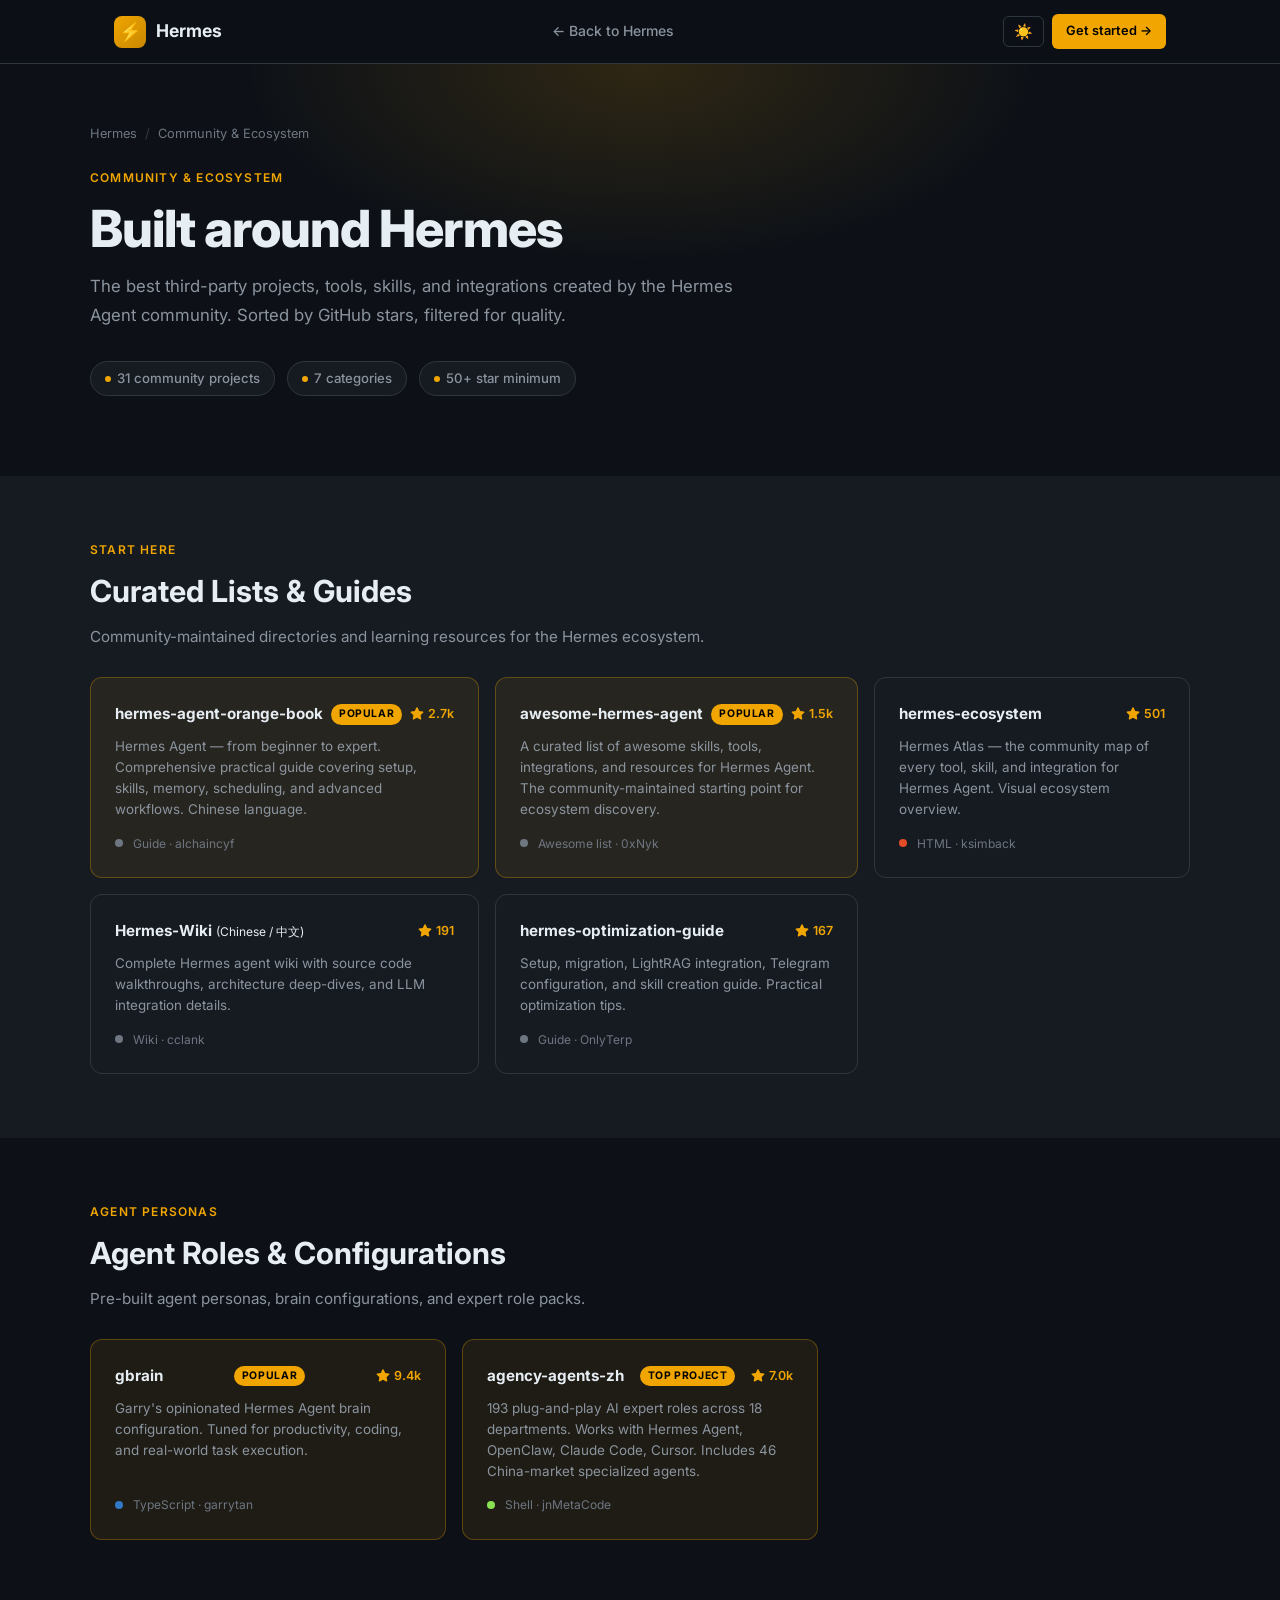
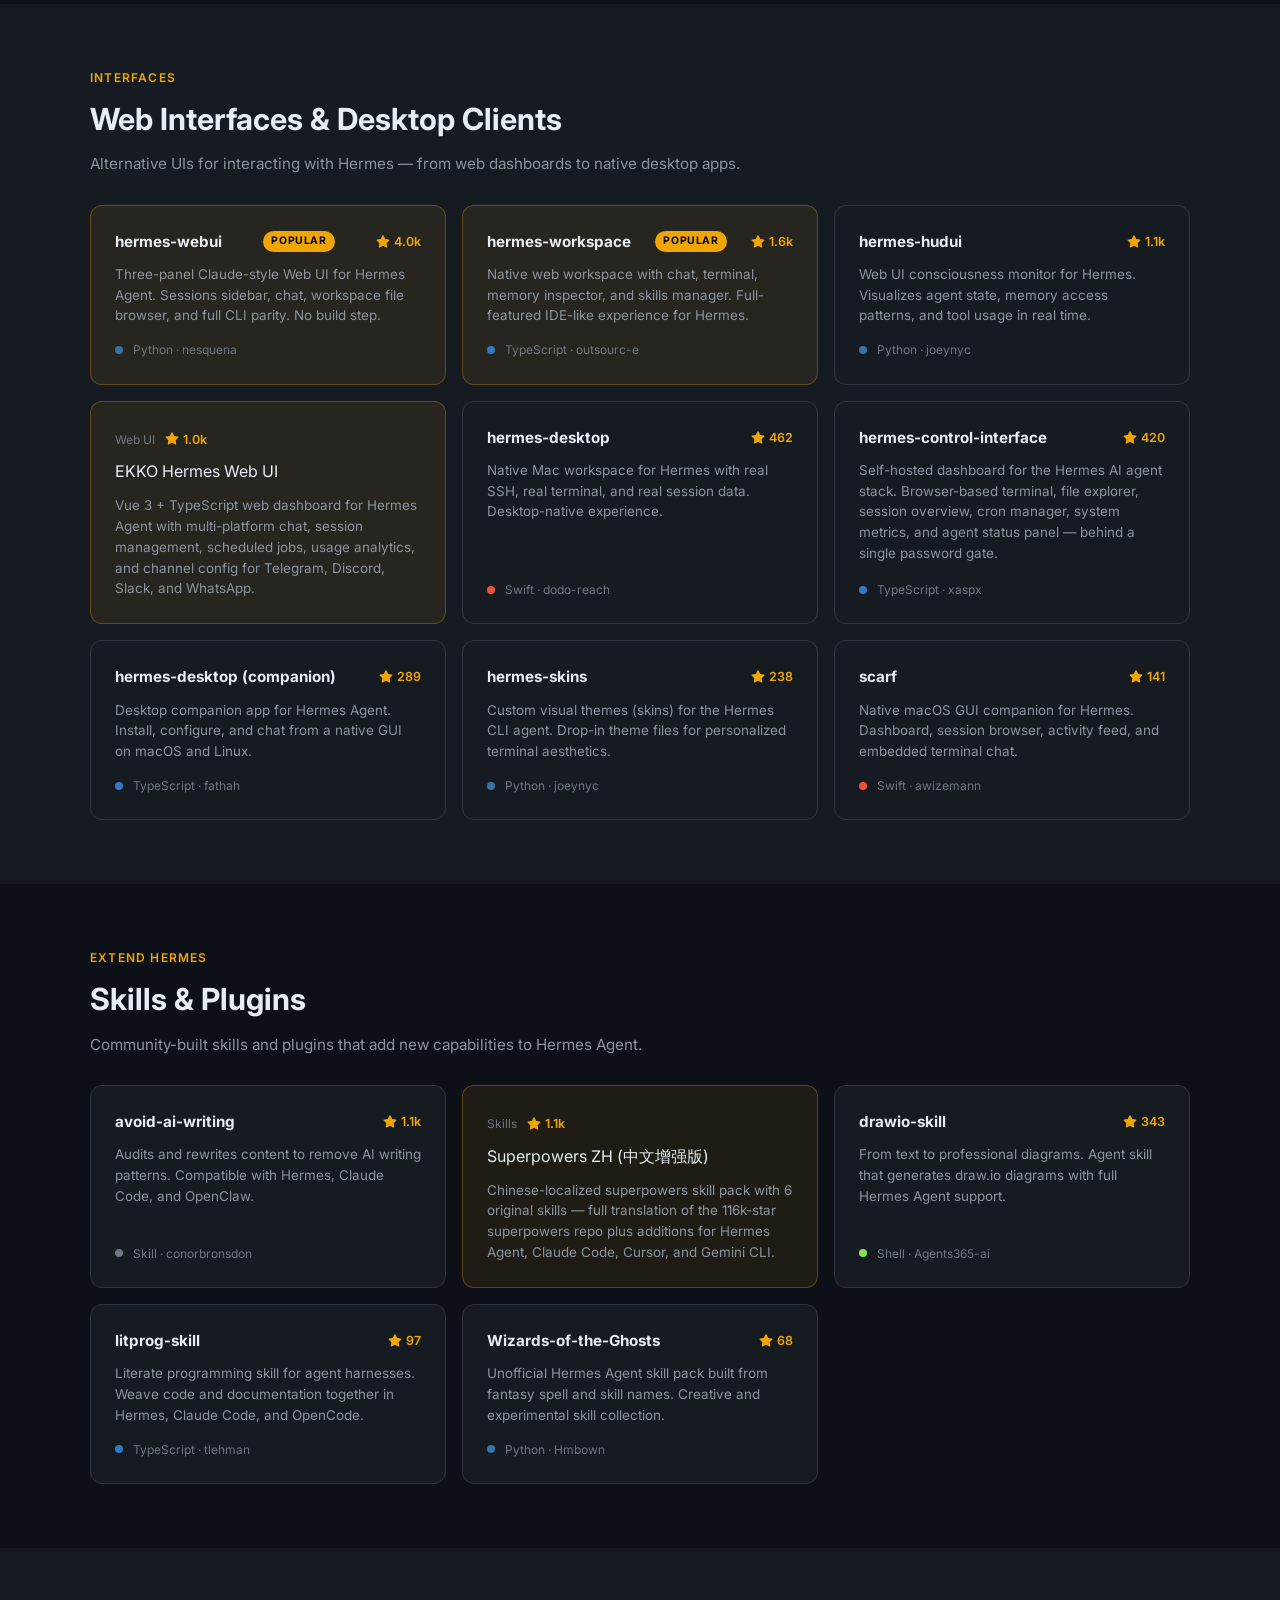
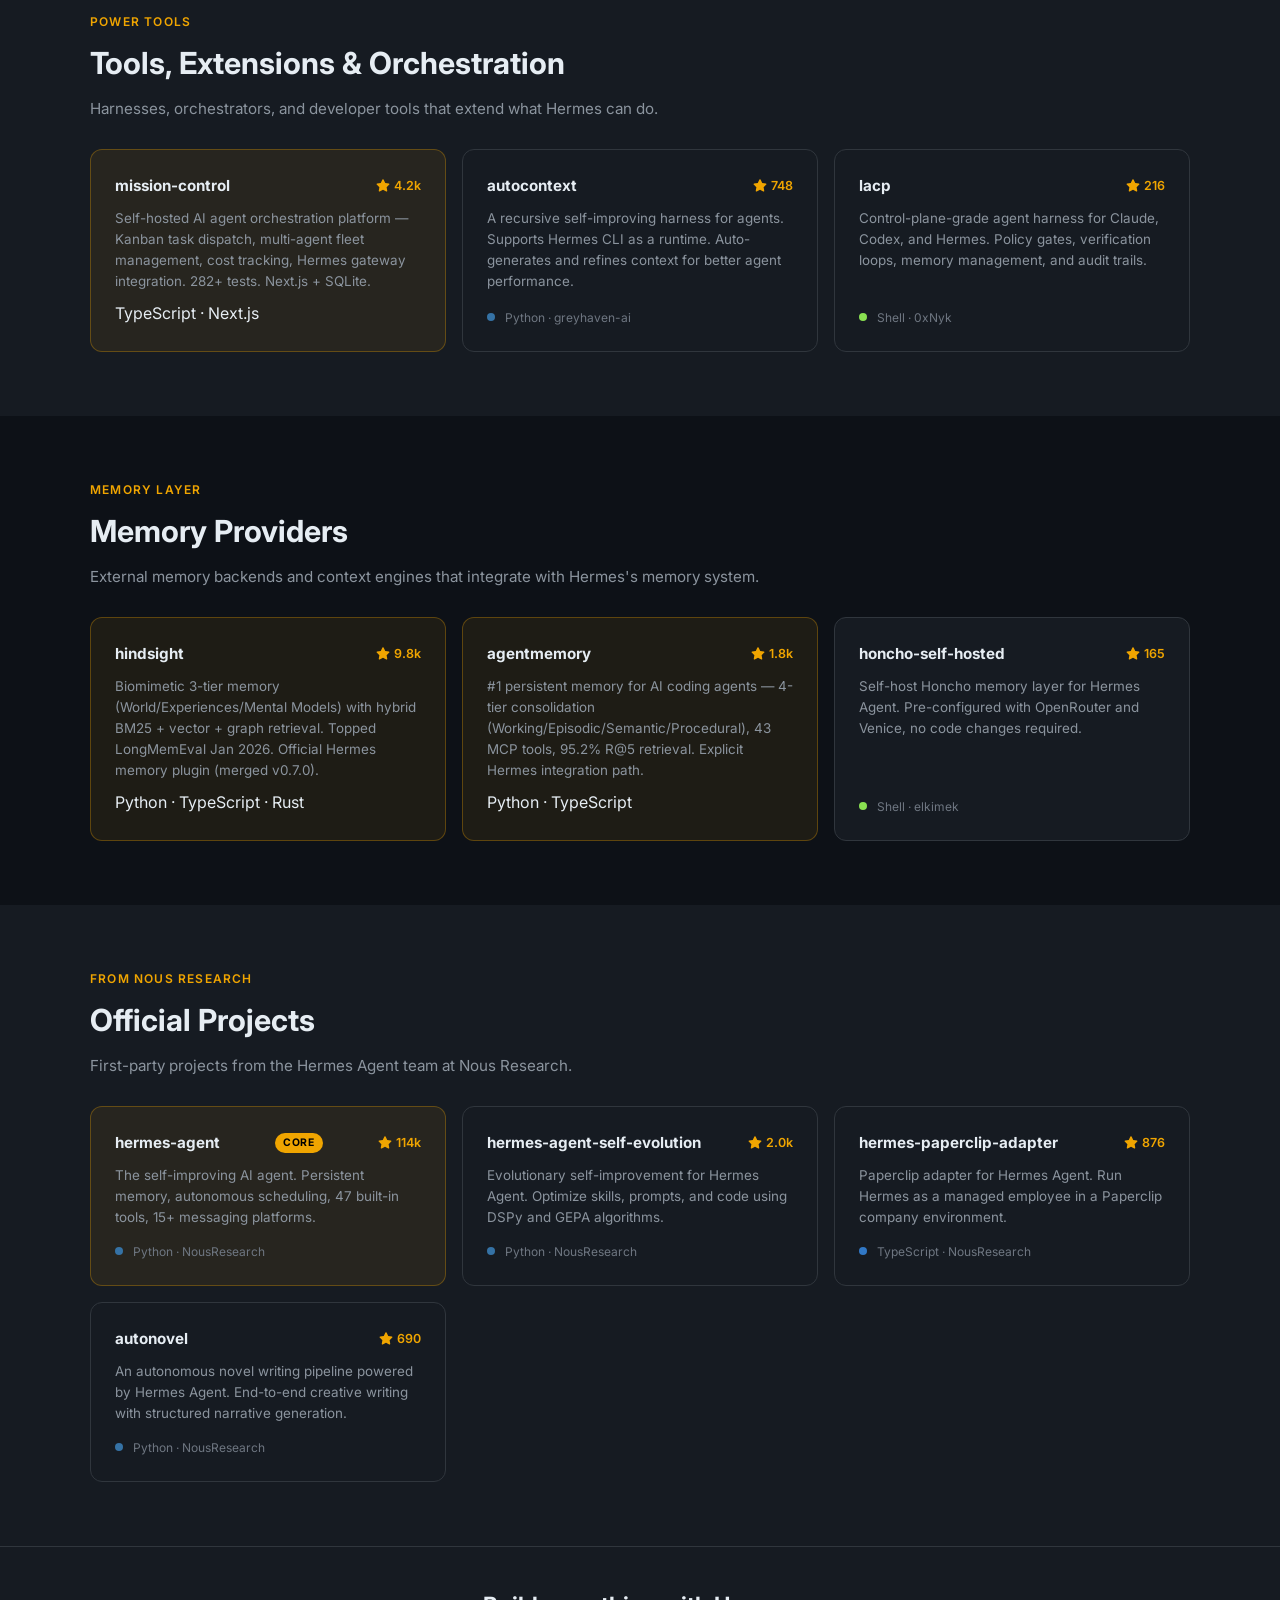
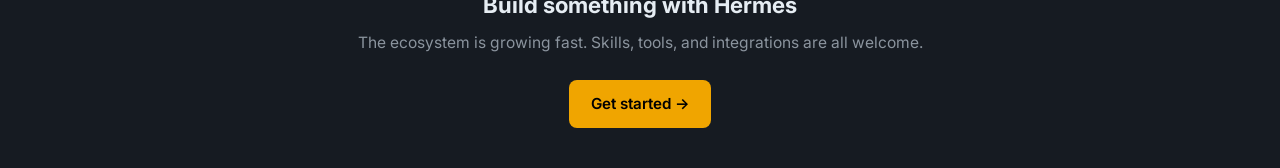
==== community/index.html @ c7149bc6 "site: nav dropdowns, GPT-5.5, DeepSeek V4, star updates — April 24 2026 Navigation: - Collapse 12 fl" ====
<!DOCTYPE html>
<html lang="en" data-theme="dark">
<head>
  <script>
    // Canonical URL: strip trailing index.html so links always show the clean path
    (function(){
      var p = window.location.pathname;
      if (p.endsWith('/index.html')) {
        var clean = p.slice(0, p.length - 'index.html'.length);
        window.history.replaceState(null, '', clean + window.location.search + window.location.hash);
      }
    })();
  </script>
  <meta charset="UTF-8" />
  <meta name="viewport" content="width=device-width, initial-scale=1.0" />
  <title>Hermes Ecosystem — Community Projects &amp; Tools</title>
  <meta name="description" content="The best third-party projects, tools, skills, and integrations built around Hermes Agent by the open-source community." />
  <meta property="og:title" content="Hermes Ecosystem — Community Projects & Tools" />
  <meta property="og:description" content="The best third-party projects, tools, skills, and integrations built around Hermes Agent." />
  <meta property="og:type" content="website" />
  <link rel="icon" href="data:image/svg+xml,<svg xmlns='http://www.w3.org/2000/svg' viewBox='0 0 100 100'><text y='.9em' font-size='90'>⚡</text></svg>" />
  <link rel="preconnect" href="https://fonts.googleapis.com" />
  <link rel="preconnect" href="https://fonts.gstatic.com" crossorigin />
  <link href="https://fonts.googleapis.com/css2?family=Inter:wght@300;400;500;600;700;800&family=JetBrains+Mono:wght@400;500&display=swap" rel="stylesheet" />
  <style>
    :root {
      --bg-primary: #0d1117;
      --bg-secondary: #161b22;
      --bg-tertiary: #21262d;
      --bg-card: #161b22;
      --bg-card-hover: #1c2128;
      --border: #30363d;
      --border-hover: #484f58;
      --text-primary: #e6edf3;
      --text-secondary: #8b949e;
      --text-muted: #6e7681;
      --accent: #f0a500;
      --accent-dim: #c88800;
      --accent-glow: rgba(240,165,0,0.15);
      --accent-subtle: rgba(240,165,0,0.08);
      --green: #3fb950;
      --red: #f85149;
      --blue: #58a6ff;
      --purple: #bc8cff;
      --nav-height: 64px;
      --radius: 8px;
      --radius-lg: 12px;
      --shadow: 0 1px 3px rgba(0,0,0,0.4),0 4px 16px rgba(0,0,0,0.3);
    }
    [data-theme="light"] {
      --bg-primary: #ffffff;
      --bg-secondary: #f6f8fa;
      --bg-tertiary: #eaeef2;
      --bg-card: #ffffff;
      --bg-card-hover: #f6f8fa;
      --border: #d0d7de;
      --border-hover: #9198a1;
      --text-primary: #1f2328;
      --text-secondary: #656d76;
      --text-muted: #9198a1;
      --accent: #c07800;
      --accent-dim: #a06000;
      --accent-glow: rgba(192,120,0,0.12);
      --accent-subtle: rgba(192,120,0,0.06);
      --green: #1a7f37;
      --red: #cf222e;
      --blue: #0969da;
      --purple: #7c3aed;
      --shadow: 0 1px 3px rgba(0,0,0,0.1),0 4px 16px rgba(0,0,0,0.06);
    }
    *,*::before,*::after{box-sizing:border-box;margin:0;padding:0}
    html{scroll-behavior:smooth;font-size:16px;overflow-x:hidden}
    body{font-family:'Inter',-apple-system,BlinkMacSystemFont,'Segoe UI',sans-serif;background:var(--bg-primary);color:var(--text-primary);line-height:1.6;transition:background 0.2s,color 0.2s;-webkit-font-smoothing:antialiased}
    a{color:var(--accent);text-decoration:none;transition:color 0.15s}
    a:hover{color:var(--accent-dim)}
    ::-webkit-scrollbar{width:6px;height:6px}
    ::-webkit-scrollbar-track{background:var(--bg-secondary)}
    ::-webkit-scrollbar-thumb{background:var(--border);border-radius:3px}

    /* Nav */
    #nav{position:fixed;top:0;left:0;right:0;height:var(--nav-height);background:rgba(13,17,23,0.92);backdrop-filter:blur(12px);-webkit-backdrop-filter:blur(12px);border-bottom:1px solid var(--border);z-index:1000}
    [data-theme="light"] #nav{background:rgba(255,255,255,0.92)}
    .nav-inner{max-width:1100px;margin:0 auto;padding:0 24px;height:100%;display:flex;align-items:center;justify-content:space-between;gap:16px}
    .nav-logo{display:flex;align-items:center;gap:10px;font-weight:700;font-size:1.1rem;color:var(--text-primary);text-decoration:none;flex-shrink:0}
    .nav-logo-icon{width:32px;height:32px;background:linear-gradient(135deg,var(--accent),var(--accent-dim));border-radius:8px;display:flex;align-items:center;justify-content:center;font-size:18px;line-height:1}
    .nav-back{display:flex;align-items:center;gap:6px;color:var(--text-secondary);font-size:0.875rem;font-weight:500;padding:6px 12px;border-radius:6px;transition:color 0.15s,background 0.15s;text-decoration:none}
    .nav-back:hover{color:var(--text-primary);background:var(--bg-tertiary)}
    .btn-theme{background:none;border:1px solid var(--border);color:var(--text-secondary);cursor:pointer;padding:7px 10px;border-radius:6px;font-size:15px;line-height:1;transition:border-color 0.15s,color 0.15s,background 0.15s}
    .btn-theme:hover{border-color:var(--border-hover);color:var(--text-primary);background:var(--bg-tertiary)}
    .hamburger{display:none;flex-direction:column;gap:5px;cursor:pointer;padding:6px;border:1px solid var(--border);border-radius:6px;background:none;transition:border-color 0.15s;flex-shrink:0}
    .hamburger:hover{border-color:var(--border-hover)}
    .hamburger span{display:block;width:20px;height:2px;background:var(--text-secondary);border-radius:2px;transition:transform 0.2s,opacity 0.2s}
    .hamburger.open span:nth-child(1){transform:translateY(7px) rotate(45deg)}
    .hamburger.open span:nth-child(2){opacity:0}
    .hamburger.open span:nth-child(3){transform:translateY(-7px) rotate(-45deg)}
    #community-mobile-menu{display:none;position:fixed;top:var(--nav-height);left:0;right:0;background:var(--bg-secondary);border-bottom:1px solid var(--border);padding:16px 24px;z-index:999;flex-direction:column;gap:4px}
    #community-mobile-menu.open{display:flex}
    #community-mobile-menu a{color:var(--text-secondary);font-size:0.95rem;font-weight:500;padding:10px 12px;border-radius:6px;transition:color 0.15s,background 0.15s;text-decoration:none}
    #community-mobile-menu a:hover{color:var(--text-primary);background:var(--bg-tertiary)}
    .btn-cta{background:var(--accent);color:#000;font-size:0.8rem;font-weight:600;padding:7px 14px;border-radius:6px;border:none;cursor:pointer;text-decoration:none;display:inline-block;transition:background 0.15s,transform 0.1s;white-space:nowrap}
    .btn-cta:hover{background:var(--accent-dim);color:#000;transform:translateY(-1px)}

    /* Layout */
    main{padding-top:var(--nav-height)}
    .hero{padding:60px 24px 48px;background:var(--bg-primary);position:relative;overflow:hidden}
    .hero::before{content:'';position:absolute;top:-200px;left:50%;transform:translateX(-50%);width:800px;height:400px;background:radial-gradient(ellipse at center,var(--accent-glow) 0%,transparent 70%);pointer-events:none}
    .container{max-width:1100px;margin:0 auto;position:relative}
    .section{padding:64px 24px}
    .section-alt{background:var(--bg-secondary)}

    /* Breadcrumb */
    .breadcrumb{display:flex;align-items:center;gap:8px;font-size:0.8rem;color:var(--text-muted);margin-bottom:24px;flex-wrap:wrap}
    .breadcrumb a{color:var(--text-muted)}
    .breadcrumb a:hover{color:var(--accent)}
    .breadcrumb-sep{opacity:0.4}

    /* Hero content */
    .page-label{font-size:0.75rem;font-weight:600;letter-spacing:0.1em;text-transform:uppercase;color:var(--accent);margin-bottom:12px}
    .page-title{font-size:clamp(2rem,5vw,3.2rem);font-weight:800;line-height:1.1;letter-spacing:-0.02em;margin-bottom:16px}
    .page-sub{font-size:1.05rem;color:var(--text-secondary);max-width:680px;line-height:1.7;margin-bottom:32px}

    /* Stats bar */
    .stats-bar{display:flex;flex-wrap:wrap;gap:12px;margin-bottom:32px}
    .stat-pill{display:inline-flex;align-items:center;gap:6px;background:var(--bg-secondary);border:1px solid var(--border);color:var(--text-secondary);font-size:0.825rem;font-weight:500;padding:6px 14px;border-radius:100px}
    .stat-pill .dot{width:6px;height:6px;background:var(--accent);border-radius:50%;flex-shrink:0}

    /* Category sections */
    .cat-label{font-size:0.75rem;font-weight:600;letter-spacing:0.1em;text-transform:uppercase;color:var(--accent);margin-bottom:8px}
    .cat-title{font-size:clamp(1.4rem,3vw,1.9rem);font-weight:700;margin-bottom:8px;color:var(--text-primary)}
    .cat-desc{font-size:0.95rem;color:var(--text-secondary);max-width:680px;line-height:1.65;margin-bottom:28px}

    /* Project cards */
    .project-grid{display:grid;grid-template-columns:repeat(3,1fr);gap:16px;margin-bottom:0}
    .project-card{background:var(--bg-card);border:1px solid var(--border);border-radius:var(--radius-lg);padding:24px;display:flex;flex-direction:column;gap:10px;transition:border-color 0.2s,transform 0.15s,background 0.2s;text-decoration:none;color:inherit}
    .project-card:hover{border-color:var(--accent);transform:translateY(-3px);background:var(--bg-card-hover);color:inherit}
    .project-header{display:flex;align-items:center;justify-content:space-between;gap:8px}
    .project-name{font-size:0.95rem;font-weight:700;color:var(--text-primary);overflow:hidden;text-overflow:ellipsis;white-space:nowrap}
    .project-stars{display:inline-flex;align-items:center;gap:4px;font-size:0.78rem;font-weight:600;color:var(--accent);white-space:nowrap;flex-shrink:0}
    .project-stars svg{width:14px;height:14px;fill:var(--accent)}
    .project-desc{font-size:0.84rem;color:var(--text-secondary);line-height:1.55;flex:1}
    .project-meta{display:flex;align-items:center;gap:10px;font-size:0.75rem;color:var(--text-muted);margin-top:auto;padding-top:4px}
    .lang-dot{width:8px;height:8px;border-radius:50%;flex-shrink:0}
    .lang-python{background:#3572A5}
    .lang-ts{background:#3178c6}
    .lang-js{background:#f1e05a}
    .lang-swift{background:#F05138}
    .lang-shell{background:#89e051}
    .lang-html{background:#e34c26}
    .lang-go{background:#00ADD8}
    .lang-rust{background:#dea584}
    .lang-makefile{background:#427819}
    .lang-docs{background:var(--text-muted)}

    /* Featured card (wider) */
    .project-card.featured{border-color:rgba(240,165,0,0.3);background:var(--accent-subtle)}
    .project-card.featured:hover{border-color:var(--accent)}
    .featured-badge{font-size:0.65rem;font-weight:700;letter-spacing:0.06em;text-transform:uppercase;background:var(--accent);color:#000;padding:2px 8px;border-radius:100px;flex-shrink:0}

    /* CTA footer */
    .cta-strip{background:var(--bg-secondary);border-top:1px solid var(--border);padding:40px 24px;text-align:center}
    .cta-strip h2{font-size:1.4rem;font-weight:700;margin-bottom:8px}
    .cta-strip p{color:var(--text-secondary);margin-bottom:24px;font-size:0.975rem}
    .cta-btns{display:flex;gap:12px;justify-content:center;flex-wrap:wrap}
    .btn-primary{display:inline-flex;align-items:center;gap:6px;background:var(--accent);color:#000;font-weight:600;font-size:0.95rem;padding:12px 22px;border-radius:8px;transition:background 0.15s,transform 0.1s}
    .btn-primary:hover{background:var(--accent-dim);color:#000;transform:translateY(-1px)}
    .btn-secondary{display:inline-flex;align-items:center;gap:6px;background:var(--bg-card);border:1px solid var(--border);color:var(--text-primary);font-weight:500;font-size:0.95rem;padding:12px 22px;border-radius:8px;transition:border-color 0.15s,background 0.15s}
    .btn-secondary:hover{border-color:var(--border-hover);background:var(--bg-card-hover);color:var(--text-primary)}

    /* Responsive */
    @media(max-width:900px){.project-grid{grid-template-columns:repeat(2,1fr)}}
    @media(max-width:640px){
      .project-grid{grid-template-columns:1fr}
      .nav-back{display:none}
      .btn-cta{display:none}
      .hamburger{display:flex}
      .nav-inner{gap:8px}
      .hero{padding:48px 16px 36px}
      .section{padding:48px 16px}
    }
  </style>
</head>
<body>

<nav id="nav">
  <div class="nav-inner">
    <a href="../index.html" class="nav-logo">
      <div class="nav-logo-icon">&#9889;</div>
      Hermes
    </a>
    <a href="../index.html#resources" class="nav-back"><span>&larr; Back to Hermes</span></a>
    <div style="display:flex;align-items:center;gap:8px;flex-shrink:0">
      <button class="btn-theme" id="theme-toggle" aria-label="Toggle theme">🌙</button>
      <a href="https://hermes-agent.nousresearch.com/docs/getting-started/installation" class="btn-cta" target="_blank" rel="noopener">Get started &rarr;</a>
    </div>
    <button class="hamburger" id="community-hamburger" aria-label="Open menu">
      <span></span><span></span><span></span>
    </button>
  </div>
</nav>

<div id="community-mobile-menu">
  <a href="../index.html">⚡ Hermes Home</a>
  <a href="../index.html#why">Why Hermes</a>
  <a href="../index.html#features">Features</a>
  <a href="../index.html#compare">Compare</a>
  <a href="../index.html#install">Install</a>
  <a href="../index.html#resources">Resources</a>
  <a href="../eli5/" style="color:var(--accent)">🧠 ELI5 — What is Hermes?</a>
  <a href="../models/" style="color:var(--accent)">🤖 Best Models 2026</a>
  <a href="../index.html#resources" style="color:var(--accent)">🌎 Community &amp; Ecosystem</a>
  <a href="https://hermes-agent.nousresearch.com/docs/getting-started/installation" target="_blank" rel="noopener" style="color:var(--accent);margin-top:4px">Get started →</a>
</div>

<main>
  <div class="hero">
    <div class="container">
      <nav class="breadcrumb" aria-label="Breadcrumb">
        <a href="../index.html">Hermes</a>
        <span class="breadcrumb-sep">/</span>
        <span>Community &amp; Ecosystem</span>
      </nav>

      <div class="page-label">Community &amp; Ecosystem</div>
      <h1 class="page-title">Built around Hermes</h1>
      <p class="page-sub">The best third-party projects, tools, skills, and integrations created by the Hermes Agent community. Sorted by GitHub stars, filtered for quality.</p>

      <div class="stats-bar">
        <span class="stat-pill"><span class="dot"></span>31 community projects</span>
        <span class="stat-pill"><span class="dot"></span>7 categories</span>
        <span class="stat-pill"><span class="dot"></span>50+ star minimum</span>
      </div>
    </div>
  </div>

  <!-- ===== CURATED LISTS & GUIDES ===== -->
  <div class="section section-alt">
    <div class="container">
      <p class="cat-label">Start here</p>
      <h2 class="cat-title">Curated Lists &amp; Guides</h2>
      <p class="cat-desc">Community-maintained directories and learning resources for the Hermes ecosystem.</p>
      <div class="project-grid">

        <a href="https://github.com/alchaincyf/hermes-agent-orange-book" target="_blank" rel="noopener" class="project-card featured">
          <div class="project-header">
            <div class="project-name">hermes-agent-orange-book</div>
            <span class="featured-badge">Popular</span>
            <span class="project-stars"><svg viewBox="0 0 16 16"><path d="M8 .25a.75.75 0 0 1 .673.418l1.882 3.815 4.21.612a.75.75 0 0 1 .416 1.279l-3.046 2.97.719 4.192a.75.75 0 0 1-1.088.791L8 12.347l-3.766 1.98a.75.75 0 0 1-1.088-.79l.72-4.194L.818 6.374a.75.75 0 0 1 .416-1.28l4.21-.611L7.327.668A.75.75 0 0 1 8 .25z"/></svg>2.7k</span>
          </div>
          <div class="project-desc">Hermes Agent &mdash; from beginner to expert. Comprehensive practical guide covering setup, skills, memory, scheduling, and advanced workflows. Chinese language.</div>
          <div class="project-meta"><span class="lang-dot lang-docs"></span> Guide &middot; alchaincyf</div>
        </a>

        <a href="https://github.com/0xNyk/awesome-hermes-agent" target="_blank" rel="noopener" class="project-card featured">
          <div class="project-header">
            <div class="project-name">awesome-hermes-agent</div>
            <span class="featured-badge">Popular</span>
            <span class="project-stars"><svg viewBox="0 0 16 16"><path d="M8 .25a.75.75 0 0 1 .673.418l1.882 3.815 4.21.612a.75.75 0 0 1 .416 1.279l-3.046 2.97.719 4.192a.75.75 0 0 1-1.088.791L8 12.347l-3.766 1.98a.75.75 0 0 1-1.088-.79l.72-4.194L.818 6.374a.75.75 0 0 1 .416-1.28l4.21-.611L7.327.668A.75.75 0 0 1 8 .25z"/></svg>1.5k</span>
          </div>
          <div class="project-desc">A curated list of awesome skills, tools, integrations, and resources for Hermes Agent. The community-maintained starting point for ecosystem discovery.</div>
          <div class="project-meta"><span class="lang-dot lang-docs"></span> Awesome list &middot; 0xNyk</div>
        </a>

        <a href="https://github.com/ksimback/hermes-ecosystem" target="_blank" rel="noopener" class="project-card">
          <div class="project-header">
            <div class="project-name">hermes-ecosystem</div>
            <span class="project-stars"><svg viewBox="0 0 16 16"><path d="M8 .25a.75.75 0 0 1 .673.418l1.882 3.815 4.21.612a.75.75 0 0 1 .416 1.279l-3.046 2.97.719 4.192a.75.75 0 0 1-1.088.791L8 12.347l-3.766 1.98a.75.75 0 0 1-1.088-.79l.72-4.194L.818 6.374a.75.75 0 0 1 .416-1.28l4.21-.611L7.327.668A.75.75 0 0 1 8 .25z"/></svg>501</span>
          </div>
          <div class="project-desc">Hermes Atlas &mdash; the community map of every tool, skill, and integration for Hermes Agent. Visual ecosystem overview.</div>
          <div class="project-meta"><span class="lang-dot lang-html"></span> HTML &middot; ksimback</div>
        </a>

        <a href="https://github.com/cclank/Hermes-Wiki" target="_blank" rel="noopener" class="project-card">
          <div class="project-header">
            <div class="project-name">Hermes-Wiki <span style="font-weight: normal; font-size: 12px;">(Chinese / 中文)</span></div>
            <span class="project-stars"><svg viewBox="0 0 16 16"><path d="M8 .25a.75.75 0 0 1 .673.418l1.882 3.815 4.21.612a.75.75 0 0 1 .416 1.279l-3.046 2.97.719 4.192a.75.75 0 0 1-1.088.791L8 12.347l-3.766 1.98a.75.75 0 0 1-1.088-.79l.72-4.194L.818 6.374a.75.75 0 0 1 .416-1.28l4.21-.611L7.327.668A.75.75 0 0 1 8 .25z"/></svg>191</span>
          </div>
          <div class="project-desc">Complete Hermes agent wiki with source code walkthroughs, architecture deep-dives, and LLM integration details.</div>
          <div class="project-meta"><span class="lang-dot lang-docs"></span> Wiki &middot; cclank</div>
        </a>

        <a href="https://github.com/OnlyTerp/hermes-optimization-guide" target="_blank" rel="noopener" class="project-card">
          <div class="project-header">
            <div class="project-name">hermes-optimization-guide</div>
            <span class="project-stars"><svg viewBox="0 0 16 16"><path d="M8 .25a.75.75 0 0 1 .673.418l1.882 3.815 4.21.612a.75.75 0 0 1 .416 1.279l-3.046 2.97.719 4.192a.75.75 0 0 1-1.088.791L8 12.347l-3.766 1.98a.75.75 0 0 1-1.088-.79l.72-4.194L.818 6.374a.75.75 0 0 1 .416-1.28l4.21-.611L7.327.668A.75.75 0 0 1 8 .25z"/></svg>167</span>
          </div>
          <div class="project-desc">Setup, migration, LightRAG integration, Telegram configuration, and skill creation guide. Practical optimization tips.</div>
          <div class="project-meta"><span class="lang-dot lang-docs"></span> Guide &middot; OnlyTerp</div>
        </a>

      </div>
    </div>
  </div>

  <!-- ===== AGENT ROLES & CONFIGS ===== -->
  <div class="section">
    <div class="container">
      <p class="cat-label">Agent personas</p>
      <h2 class="cat-title">Agent Roles &amp; Configurations</h2>
      <p class="cat-desc">Pre-built agent personas, brain configurations, and expert role packs.</p>
      <div class="project-grid">

        <a href="https://github.com/garrytan/gbrain" target="_blank" rel="noopener" class="project-card featured">
          <div class="project-header">
            <div class="project-name">gbrain</div>
            <span class="featured-badge">Popular</span>
            <span class="project-stars"><svg viewBox="0 0 16 16"><path d="M8 .25a.75.75 0 0 1 .673.418l1.882 3.815 4.21.612a.75.75 0 0 1 .416 1.279l-3.046 2.97.719 4.192a.75.75 0 0 1-1.088.791L8 12.347l-3.766 1.98a.75.75 0 0 1-1.088-.79l.72-4.194L.818 6.374a.75.75 0 0 1 .416-1.28l4.21-.611L7.327.668A.75.75 0 0 1 8 .25z"/></svg>9.4k</span>
          </div>
          <div class="project-desc">Garry's opinionated Hermes Agent brain configuration. Tuned for productivity, coding, and real-world task execution.</div>
          <div class="project-meta"><span class="lang-dot lang-ts"></span> TypeScript &middot; garrytan</div>
        </a>

        <a href="https://github.com/jnMetaCode/agency-agents-zh" target="_blank" rel="noopener" class="project-card featured">
          <div class="project-header">
            <div class="project-name">agency-agents-zh</div>
            <span class="featured-badge">Top project</span>
            <span class="project-stars"><svg viewBox="0 0 16 16"><path d="M8 .25a.75.75 0 0 1 .673.418l1.882 3.815 4.21.612a.75.75 0 0 1 .416 1.279l-3.046 2.97.719 4.192a.75.75 0 0 1-1.088.791L8 12.347l-3.766 1.98a.75.75 0 0 1-1.088-.79l.72-4.194L.818 6.374a.75.75 0 0 1 .416-1.28l4.21-.611L7.327.668A.75.75 0 0 1 8 .25z"/></svg>7.0k</span>
          </div>
          <div class="project-desc">193 plug-and-play AI expert roles across 18 departments. Works with Hermes Agent, OpenClaw, Claude Code, Cursor. Includes 46 China-market specialized agents.</div>
          <div class="project-meta"><span class="lang-dot lang-shell"></span> Shell &middot; jnMetaCode</div>
        </a>

      </div>
    </div>
  </div>

  <!-- ===== WEB INTERFACES & DESKTOP ===== -->
  <div class="section section-alt">
    <div class="container">
      <p class="cat-label">Interfaces</p>
      <h2 class="cat-title">Web Interfaces &amp; Desktop Clients</h2>
      <p class="cat-desc">Alternative UIs for interacting with Hermes &mdash; from web dashboards to native desktop apps.</p>
      <div class="project-grid">

        <a href="https://github.com/nesquena/hermes-webui" target="_blank" rel="noopener" class="project-card featured">
          <div class="project-header">
            <div class="project-name">hermes-webui</div>
            <span class="featured-badge">Popular</span>
            <span class="project-stars"><svg viewBox="0 0 16 16"><path d="M8 .25a.75.75 0 0 1 .673.418l1.882 3.815 4.21.612a.75.75 0 0 1 .416 1.279l-3.046 2.97.719 4.192a.75.75 0 0 1-1.088.791L8 12.347l-3.766 1.98a.75.75 0 0 1-1.088-.79l.72-4.194L.818 6.374a.75.75 0 0 1 .416-1.28l4.21-.611L7.327.668A.75.75 0 0 1 8 .25z"/></svg>4.0k</span>
          </div>
          <div class="project-desc">Three-panel Claude-style Web UI for Hermes Agent. Sessions sidebar, chat, workspace file browser, and full CLI parity. No build step.</div>
          <div class="project-meta"><span class="lang-dot lang-python"></span> Python &middot; nesquena</div>
        </a>

        
        <a href="https://github.com/outsourc-e/hermes-workspace" target="_blank" rel="noopener" class="project-card featured">
          <div class="project-header">
            <div class="project-name">hermes-workspace</div>
            <span class="featured-badge">Popular</span>
            <span class="project-stars"><svg viewBox="0 0 16 16"><path d="M8 .25a.75.75 0 0 1 .673.418l1.882 3.815 4.21.612a.75.75 0 0 1 .416 1.279l-3.046 2.97.719 4.192a.75.75 0 0 1-1.088.791L8 12.347l-3.766 1.98a.75.75 0 0 1-1.088-.79l.72-4.194L.818 6.374a.75.75 0 0 1 .416-1.28l4.21-.611L7.327.668A.75.75 0 0 1 8 .25z"/></svg>1.6k</span>
          </div>
          <div class="project-desc">Native web workspace with chat, terminal, memory inspector, and skills manager. Full-featured IDE-like experience for Hermes.</div>
          <div class="project-meta"><span class="lang-dot lang-ts"></span> TypeScript &middot; outsourc-e</div>
        </a>

        
        <a href="https://github.com/joeynyc/hermes-hudui" target="_blank" rel="noopener" class="project-card">
          <div class="project-header">
            <div class="project-name">hermes-hudui</div>
            <span class="project-stars"><svg viewBox="0 0 16 16"><path d="M8 .25a.75.75 0 0 1 .673.418l1.882 3.815 4.21.612a.75.75 0 0 1 .416 1.279l-3.046 2.97.719 4.192a.75.75 0 0 1-1.088.791L8 12.347l-3.766 1.98a.75.75 0 0 1-1.088-.79l.72-4.194L.818 6.374a.75.75 0 0 1 .416-1.28l4.21-.611L7.327.668A.75.75 0 0 1 8 .25z"/></svg>1.1k</span>
          </div>
          <div class="project-desc">Web UI consciousness monitor for Hermes. Visualizes agent state, memory access patterns, and tool usage in real time.</div>
          <div class="project-meta"><span class="lang-dot lang-python"></span> Python &middot; joeynyc</div>
        </a>

        
        <a href="https://github.com/EKKOLearnAI/hermes-web-ui" target="_blank" rel="noopener" class="project-card featured">
          <div class="project-meta">
            <span class="project-tag">Web UI</span>
            <span class="project-stars"><svg viewBox="0 0 16 16"><path d="M8 .25a.75.75 0 0 1 .673.418l1.882 3.815 4.21.612a.75.75 0 0 1 .416 1.279l-3.046 2.97.719 4.192a.75.75 0 0 1-1.088.791L8 12.347l-3.766 1.98a.75.75 0 0 1-1.088-.79l.72-4.194L.818 6.374a.75.75 0 0 1 .416-1.28l4.21-.611L7.327.668A.75.75 0 0 1 8 .25z"/></svg>1.0k</span>
          </div>
          <div class="project-title">EKKO Hermes Web UI</div>
          <div class="project-desc">Vue 3 + TypeScript web dashboard for Hermes Agent with multi-platform chat, session management, scheduled jobs, usage analytics, and channel config for Telegram, Discord, Slack, and WhatsApp.</div>
        </a>

        
        <a href="https://github.com/dodo-reach/hermes-desktop" target="_blank" rel="noopener" class="project-card">
          <div class="project-header">
            <div class="project-name">hermes-desktop</div>
            <span class="project-stars"><svg viewBox="0 0 16 16"><path d="M8 .25a.75.75 0 0 1 .673.418l1.882 3.815 4.21.612a.75.75 0 0 1 .416 1.279l-3.046 2.97.719 4.192a.75.75 0 0 1-1.088.791L8 12.347l-3.766 1.98a.75.75 0 0 1-1.088-.79l.72-4.194L.818 6.374a.75.75 0 0 1 .416-1.28l4.21-.611L7.327.668A.75.75 0 0 1 8 .25z"/></svg>462</span>
          </div>
          <div class="project-desc">Native Mac workspace for Hermes with real SSH, real terminal, and real session data. Desktop-native experience.</div>
          <div class="project-meta"><span class="lang-dot lang-swift"></span> Swift &middot; dodo-reach</div>
        </a>

        
        <a href="https://github.com/xaspx/hermes-control-interface" target="_blank" rel="noopener" class="project-card">
          <div class="project-header">
            <div class="project-name">hermes-control-interface</div>
            <span class="project-stars"><svg viewBox="0 0 16 16"><path d="M8 .25a.75.75 0 0 1 .673.418l1.882 3.815 4.21.612a.75.75 0 0 1 .416 1.279l-3.046 2.97.719 4.192a.75.75 0 0 1-1.088.791L8 12.347l-3.766 1.98a.75.75 0 0 1-1.088-.79l.72-4.194L.818 6.374a.75.75 0 0 1 .416-1.28l4.21-.611L7.327.668A.75.75 0 0 1 8 .25z"/></svg>420</span>
          </div>
          <div class="project-desc">Self-hosted dashboard for the Hermes AI agent stack. Browser-based terminal, file explorer, session overview, cron manager, system metrics, and agent status panel — behind a single password gate.</div>
          <div class="project-meta"><span class="lang-dot lang-ts"></span> TypeScript &middot; xaspx</div>
        </a>

        
        <a href="https://github.com/fathah/hermes-desktop" target="_blank" rel="noopener" class="project-card">
          <div class="project-header">
            <div class="project-name">hermes-desktop (companion)</div>
            <span class="project-stars"><svg viewBox="0 0 16 16"><path d="M8 .25a.75.75 0 0 1 .673.418l1.882 3.815 4.21.612a.75.75 0 0 1 .416 1.279l-3.046 2.97.719 4.192a.75.75 0 0 1-1.088.791L8 12.347l-3.766 1.98a.75.75 0 0 1-1.088-.79l.72-4.194L.818 6.374a.75.75 0 0 1 .416-1.28l4.21-.611L7.327.668A.75.75 0 0 1 8 .25z"/></svg>289</span>
          </div>
          <div class="project-desc">Desktop companion app for Hermes Agent. Install, configure, and chat from a native GUI on macOS and Linux.</div>
          <div class="project-meta"><span class="lang-dot lang-ts"></span> TypeScript &middot; fathah</div>
        </a>

        
        <a href="https://github.com/joeynyc/hermes-skins" target="_blank" rel="noopener" class="project-card">
          <div class="project-header">
            <div class="project-name">hermes-skins</div>
            <span class="project-stars"><svg viewBox="0 0 16 16"><path d="M8 .25a.75.75 0 0 1 .673.418l1.882 3.815 4.21.612a.75.75 0 0 1 .416 1.279l-3.046 2.97.719 4.192a.75.75 0 0 1-1.088.791L8 12.347l-3.766 1.98a.75.75 0 0 1-1.088-.79l.72-4.194L.818 6.374a.75.75 0 0 1 .416-1.28l4.21-.611L7.327.668A.75.75 0 0 1 8 .25z"/></svg>238</span>
          </div>
          <div class="project-desc">Custom visual themes (skins) for the Hermes CLI agent. Drop-in theme files for personalized terminal aesthetics.</div>
          <div class="project-meta"><span class="lang-dot lang-python"></span> Python &middot; joeynyc</div>
        </a>

        
        <a href="https://github.com/awizemann/scarf" target="_blank" rel="noopener" class="project-card">
          <div class="project-header">
            <div class="project-name">scarf</div>
            <span class="project-stars"><svg viewBox="0 0 16 16"><path d="M8 .25a.75.75 0 0 1 .673.418l1.882 3.815 4.21.612a.75.75 0 0 1 .416 1.279l-3.046 2.97.719 4.192a.75.75 0 0 1-1.088.791L8 12.347l-3.766 1.98a.75.75 0 0 1-1.088-.79l.72-4.194L.818 6.374a.75.75 0 0 1 .416-1.28l4.21-.611L7.327.668A.75.75 0 0 1 8 .25z"/></svg>141</span>
          </div>
          <div class="project-desc">Native macOS GUI companion for Hermes. Dashboard, session browser, activity feed, and embedded terminal chat.</div>
          <div class="project-meta"><span class="lang-dot lang-swift"></span> Swift &middot; awizemann</div>
        </a>

      </div>
    </div>
  </div>

  <!-- ===== SKILLS & PLUGINS ===== -->
  <div class="section">
    <div class="container">
      <p class="cat-label">Extend Hermes</p>
      <h2 class="cat-title">Skills &amp; Plugins</h2>
      <p class="cat-desc">Community-built skills and plugins that add new capabilities to Hermes Agent.</p>
      <div class="project-grid">

        
        <a href="https://github.com/conorbronsdon/avoid-ai-writing" target="_blank" rel="noopener" class="project-card">
          <div class="project-header">
            <div class="project-name">avoid-ai-writing</div>
            <span class="project-stars"><svg viewBox="0 0 16 16"><path d="M8 .25a.75.75 0 0 1 .673.418l1.882 3.815 4.21.612a.75.75 0 0 1 .416 1.279l-3.046 2.97.719 4.192a.75.75 0 0 1-1.088.791L8 12.347l-3.766 1.98a.75.75 0 0 1-1.088-.79l.72-4.194L.818 6.374a.75.75 0 0 1 .416-1.28l4.21-.611L7.327.668A.75.75 0 0 1 8 .25z"/></svg>1.1k</span>
          </div>
          <div class="project-desc">Audits and rewrites content to remove AI writing patterns. Compatible with Hermes, Claude Code, and OpenClaw.</div>
          <div class="project-meta"><span class="lang-dot lang-docs"></span> Skill &middot; conorbronsdon</div>
        </a>
        <a href="https://github.com/jnMetaCode/superpowers-zh" target="_blank" rel="noopener" class="project-card featured">
          <div class="project-meta">
            <span class="project-tag">Skills</span>
            <span class="project-stars"><svg viewBox="0 0 16 16"><path d="M8 .25a.75.75 0 0 1 .673.418l1.882 3.815 4.21.612a.75.75 0 0 1 .416 1.279l-3.046 2.97.719 4.192a.75.75 0 0 1-1.088.791L8 12.347l-3.766 1.98a.75.75 0 0 1-1.088-.79l.72-4.194L.818 6.374a.75.75 0 0 1 .416-1.28l4.21-.611L7.327.668A.75.75 0 0 1 8 .25z"/></svg>1.1k</span>
          </div>
          <div class="project-title">Superpowers ZH (中文增强版)</div>
          <div class="project-desc">Chinese-localized superpowers skill pack with 6 original skills — full translation of the 116k-star superpowers repo plus additions for Hermes Agent, Claude Code, Cursor, and Gemini CLI.</div>
        </a>
        <a href="https://github.com/Agents365-ai/drawio-skill" target="_blank" rel="noopener" class="project-card">
          <div class="project-header">
            <div class="project-name">drawio-skill</div>
            <span class="project-stars"><svg viewBox="0 0 16 16"><path d="M8 .25a.75.75 0 0 1 .673.418l1.882 3.815 4.21.612a.75.75 0 0 1 .416 1.279l-3.046 2.97.719 4.192a.75.75 0 0 1-1.088.791L8 12.347l-3.766 1.98a.75.75 0 0 1-1.088-.79l.72-4.194L.818 6.374a.75.75 0 0 1 .416-1.28l4.21-.611L7.327.668A.75.75 0 0 1 8 .25z"/></svg>343</span>
          </div>
          <div class="project-desc">From text to professional diagrams. Agent skill that generates draw.io diagrams with full Hermes Agent support.</div>
          <div class="project-meta"><span class="lang-dot lang-shell"></span> Shell &middot; Agents365-ai</div>
        </a>
        <a href="https://github.com/tlehman/litprog-skill" target="_blank" rel="noopener" class="project-card">
          <div class="project-header">
            <div class="project-name">litprog-skill</div>
            <span class="project-stars"><svg viewBox="0 0 16 16"><path d="M8 .25a.75.75 0 0 1 .673.418l1.882 3.815 4.21.612a.75.75 0 0 1 .416 1.279l-3.046 2.97.719 4.192a.75.75 0 0 1-1.088.791L8 12.347l-3.766 1.98a.75.75 0 0 1-1.088-.79l.72-4.194L.818 6.374a.75.75 0 0 1 .416-1.28l4.21-.611L7.327.668A.75.75 0 0 1 8 .25z"/></svg>97</span>
          </div>
          <div class="project-desc">Literate programming skill for agent harnesses. Weave code and documentation together in Hermes, Claude Code, and OpenCode.</div>
          <div class="project-meta"><span class="lang-dot lang-ts"></span> TypeScript &middot; tlehman</div>
        </a>
        <a href="https://github.com/Hmbown/Wizards-of-the-Ghosts" target="_blank" rel="noopener" class="project-card">
          <div class="project-header">
            <div class="project-name">Wizards-of-the-Ghosts</div>
            <span class="project-stars"><svg viewBox="0 0 16 16"><path d="M8 .25a.75.75 0 0 1 .673.418l1.882 3.815 4.21.612a.75.75 0 0 1 .416 1.279l-3.046 2.97.719 4.192a.75.75 0 0 1-1.088.791L8 12.347l-3.766 1.98a.75.75 0 0 1-1.088-.79l.72-4.194L.818 6.374a.75.75 0 0 1 .416-1.28l4.21-.611L7.327.668A.75.75 0 0 1 8 .25z"/></svg>68</span>
          </div>
          <div class="project-desc">Unofficial Hermes Agent skill pack built from fantasy spell and skill names. Creative and experimental skill collection.</div>
          <div class="project-meta"><span class="lang-dot lang-python"></span> Python &middot; Hmbown</div>
        </a>

      </div>
    </div>
  </div>

  <!-- ===== TOOLS & EXTENSIONS ===== -->
  <div class="section section-alt">
    <div class="container">
      <p class="cat-label">Power tools</p>
      <h2 class="cat-title">Tools, Extensions &amp; Orchestration</h2>
      <p class="cat-desc">Harnesses, orchestrators, and developer tools that extend what Hermes can do.</p>
      <div class="project-grid">

        <a href="https://github.com/builderz-labs/mission-control" target="_blank" rel="noopener" class="project-card featured">
          <div class="project-header">
            <div class="project-name">mission-control</div>
            <span class="project-stars"><svg viewBox="0 0 16 16"><path d="M8 .25a.75.75 0 0 1 .673.418l1.882 3.815 4.21.612a.75.75 0 0 1 .416 1.279l-3.046 2.97.719 4.192a.75.75 0 0 1-1.088.791L8 12.347l-3.766 1.98a.75.75 0 0 1-1.088-.79l.72-4.194L.818 6.374a.75.75 0 0 1 .416-1.28l4.21-.611L7.327.668A.75.75 0 0 1 8 .25z"/></svg>4.2k</span>
          </div>
          <div class="project-desc">Self-hosted AI agent orchestration platform — Kanban task dispatch, multi-agent fleet management, cost tracking, Hermes gateway integration. 282+ tests. Next.js + SQLite.</div>
          <div class="project-lang">TypeScript · Next.js</div>
        </a>


        <a href="https://github.com/greyhaven-ai/autocontext" target="_blank" rel="noopener" class="project-card">
          <div class="project-header">
            <div class="project-name">autocontext</div>
            <span class="project-stars"><svg viewBox="0 0 16 16"><path d="M8 .25a.75.75 0 0 1 .673.418l1.882 3.815 4.21.612a.75.75 0 0 1 .416 1.279l-3.046 2.97.719 4.192a.75.75 0 0 1-1.088.791L8 12.347l-3.766 1.98a.75.75 0 0 1-1.088-.79l.72-4.194L.818 6.374a.75.75 0 0 1 .416-1.28l4.21-.611L7.327.668A.75.75 0 0 1 8 .25z"/></svg>748</span>
          </div>
          <div class="project-desc">A recursive self-improving harness for agents. Supports Hermes CLI as a runtime. Auto-generates and refines context for better agent performance.</div>
          <div class="project-meta"><span class="lang-dot lang-python"></span> Python &middot; greyhaven-ai</div>
        </a>


        <a href="https://github.com/0xNyk/lacp" target="_blank" rel="noopener" class="project-card">
          <div class="project-header">
            <div class="project-name">lacp</div>
            <span class="project-stars"><svg viewBox="0 0 16 16"><path d="M8 .25a.75.75 0 0 1 .673.418l1.882 3.815 4.21.612a.75.75 0 0 1 .416 1.279l-3.046 2.97.719 4.192a.75.75 0 0 1-1.088.791L8 12.347l-3.766 1.98a.75.75 0 0 1-1.088-.79l.72-4.194L.818 6.374a.75.75 0 0 1 .416-1.28l4.21-.611L7.327.668A.75.75 0 0 1 8 .25z"/></svg>216</span>
          </div>
          <div class="project-desc">Control-plane-grade agent harness for Claude, Codex, and Hermes. Policy gates, verification loops, memory management, and audit trails.</div>
          <div class="project-meta"><span class="lang-dot lang-shell"></span> Shell &middot; 0xNyk</div>
        </a>


      </div>
    </div>
  </div>

  <!-- ===== MEMORY PROVIDERS ===== -->
  <div class="section">
    <div class="container">
      <p class="cat-label">Memory layer</p>
      <h2 class="cat-title">Memory Providers</h2>
      <p class="cat-desc">External memory backends and context engines that integrate with Hermes's memory system.</p>
      <div class="project-grid">

        <a href="https://github.com/vectorize-io/hindsight" target="_blank" rel="noopener" class="project-card featured">
          <div class="project-header">
            <div class="project-name">hindsight</div>
            <span class="project-stars"><svg viewBox="0 0 16 16"><path d="M8 .25a.75.75 0 0 1 .673.418l1.882 3.815 4.21.612a.75.75 0 0 1 .416 1.279l-3.046 2.97.719 4.192a.75.75 0 0 1-1.088.791L8 12.347l-3.766 1.98a.75.75 0 0 1-1.088-.79l.72-4.194L.818 6.374a.75.75 0 0 1 .416-1.28l4.21-.611L7.327.668A.75.75 0 0 1 8 .25z"/></svg>9.8k</span>
          </div>
          <div class="project-desc">Biomimetic 3-tier memory (World/Experiences/Mental Models) with hybrid BM25 + vector + graph retrieval. Topped LongMemEval Jan 2026. Official Hermes memory plugin (merged v0.7.0).</div>
          <div class="project-lang">Python · TypeScript · Rust</div>
        </a>
        <a href="https://github.com/rohitg00/agentmemory" target="_blank" rel="noopener" class="project-card featured">
          <div class="project-header">
            <div class="project-name">agentmemory</div>
            <span class="project-stars"><svg viewBox="0 0 16 16"><path d="M8 .25a.75.75 0 0 1 .673.418l1.882 3.815 4.21.612a.75.75 0 0 1 .416 1.279l-3.046 2.97.719 4.192a.75.75 0 0 1-1.088.791L8 12.347l-3.766 1.98a.75.75 0 0 1-1.088-.79l.72-4.194L.818 6.374a.75.75 0 0 1 .416-1.28l4.21-.611L7.327.668A.75.75 0 0 1 8 .25z"/></svg>1.8k</span>
          </div>
          <div class="project-desc">#1 persistent memory for AI coding agents — 4-tier consolidation (Working/Episodic/Semantic/Procedural), 43 MCP tools, 95.2% R@5 retrieval. Explicit Hermes integration path.</div>
          <div class="project-lang">Python · TypeScript</div>
        </a>
        <a href="https://github.com/elkimek/honcho-self-hosted" target="_blank" rel="noopener" class="project-card">
          <div class="project-header">
            <div class="project-name">honcho-self-hosted</div>
            <span class="project-stars"><svg viewBox="0 0 16 16"><path d="M8 .25a.75.75 0 0 1 .673.418l1.882 3.815 4.21.612a.75.75 0 0 1 .416 1.279l-3.046 2.97.719 4.192a.75.75 0 0 1-1.088.791L8 12.347l-3.766 1.98a.75.75 0 0 1-1.088-.79l.72-4.194L.818 6.374a.75.75 0 0 1 .416-1.28l4.21-.611L7.327.668A.75.75 0 0 1 8 .25z"/></svg>165</span>
          </div>
          <div class="project-desc">Self-host Honcho memory layer for Hermes Agent. Pre-configured with OpenRouter and Venice, no code changes required.</div>
          <div class="project-meta"><span class="lang-dot lang-shell"></span> Shell &middot; elkimek</div>
        </a>



      </div>
    </div>
  </div>

  <!-- ===== OFFICIAL NOUS RESEARCH ===== -->
  <div class="section section-alt">
    <div class="container">
      <p class="cat-label">From Nous Research</p>
      <h2 class="cat-title">Official Projects</h2>
      <p class="cat-desc">First-party projects from the Hermes Agent team at Nous Research.</p>
      <div class="project-grid">

        <a href="https://github.com/NousResearch/hermes-agent" target="_blank" rel="noopener" class="project-card featured">
          <div class="project-header">
            <div class="project-name">hermes-agent</div>
            <span class="featured-badge">Core</span>
            <span class="project-stars"><svg viewBox="0 0 16 16"><path d="M8 .25a.75.75 0 0 1 .673.418l1.882 3.815 4.21.612a.75.75 0 0 1 .416 1.279l-3.046 2.97.719 4.192a.75.75 0 0 1-1.088.791L8 12.347l-3.766 1.98a.75.75 0 0 1-1.088-.79l.72-4.194L.818 6.374a.75.75 0 0 1 .416-1.28l4.21-.611L7.327.668A.75.75 0 0 1 8 .25z"/></svg>114k</span>
          </div>
          <div class="project-desc">The self-improving AI agent. Persistent memory, autonomous scheduling, 47 built-in tools, 15+ messaging platforms.</div>
          <div class="project-meta"><span class="lang-dot lang-python"></span> Python &middot; NousResearch</div>
        </a>

        <a href="https://github.com/NousResearch/hermes-agent-self-evolution" target="_blank" rel="noopener" class="project-card">
          <div class="project-header">
            <div class="project-name">hermes-agent-self-evolution</div>
            <span class="project-stars"><svg viewBox="0 0 16 16"><path d="M8 .25a.75.75 0 0 1 .673.418l1.882 3.815 4.21.612a.75.75 0 0 1 .416 1.279l-3.046 2.97.719 4.192a.75.75 0 0 1-1.088.791L8 12.347l-3.766 1.98a.75.75 0 0 1-1.088-.79l.72-4.194L.818 6.374a.75.75 0 0 1 .416-1.28l4.21-.611L7.327.668A.75.75 0 0 1 8 .25z"/></svg>2.0k</span>
          </div>
          <div class="project-desc">Evolutionary self-improvement for Hermes Agent. Optimize skills, prompts, and code using DSPy and GEPA algorithms.</div>
          <div class="project-meta"><span class="lang-dot lang-python"></span> Python &middot; NousResearch</div>
        </a>

        <a href="https://github.com/NousResearch/hermes-paperclip-adapter" target="_blank" rel="noopener" class="project-card">
          <div class="project-header">
            <div class="project-name">hermes-paperclip-adapter</div>
            <span class="project-stars"><svg viewBox="0 0 16 16"><path d="M8 .25a.75.75 0 0 1 .673.418l1.882 3.815 4.21.612a.75.75 0 0 1 .416 1.279l-3.046 2.97.719 4.192a.75.75 0 0 1-1.088.791L8 12.347l-3.766 1.98a.75.75 0 0 1-1.088-.79l.72-4.194L.818 6.374a.75.75 0 0 1 .416-1.28l4.21-.611L7.327.668A.75.75 0 0 1 8 .25z"/></svg>876</span>
          </div>
          <div class="project-desc">Paperclip adapter for Hermes Agent. Run Hermes as a managed employee in a Paperclip company environment.</div>
          <div class="project-meta"><span class="lang-dot lang-ts"></span> TypeScript &middot; NousResearch</div>
        </a>

        <a href="https://github.com/NousResearch/autonovel" target="_blank" rel="noopener" class="project-card">
          <div class="project-header">
            <div class="project-name">autonovel</div>
            <span class="project-stars"><svg viewBox="0 0 16 16"><path d="M8 .25a.75.75 0 0 1 .673.418l1.882 3.815 4.21.612a.75.75 0 0 1 .416 1.279l-3.046 2.97.719 4.192a.75.75 0 0 1-1.088.791L8 12.347l-3.766 1.98a.75.75 0 0 1-1.088-.79l.72-4.194L.818 6.374a.75.75 0 0 1 .416-1.28l4.21-.611L7.327.668A.75.75 0 0 1 8 .25z"/></svg>690</span>
          </div>
          <div class="project-desc">An autonomous novel writing pipeline powered by Hermes Agent. End-to-end creative writing with structured narrative generation.</div>
          <div class="project-meta"><span class="lang-dot lang-python"></span> Python &middot; NousResearch</div>
        </a>

      </div>
    </div>
  </div>

</main>

<!-- CTA -->
<div class="cta-strip">
  <div class="container">
    <h2>Build something with Hermes</h2>
    <p>The ecosystem is growing fast. Skills, tools, and integrations are all welcome.</p>
    <div class="cta-btns">
      <a href="https://hermes-agent.nousresearch.com/docs/getting-started/installation" target="_blank" rel="noopener" class="btn-primary">Get started &rarr;</a>
</div>
  </div>
</div>

<script>
  var themeToggle = document.getElementById('theme-toggle');
  var html = document.documentElement;
  function setTheme(t){
    html.setAttribute('data-theme',t);
    localStorage.setItem('theme',t);
    themeToggle.textContent = t==='light' ? '🌙' : '☀️';
  }
  var saved=localStorage.getItem('theme');
  if(saved){setTheme(saved)}else{setTheme('dark')}
  themeToggle.addEventListener('click',function(){
    setTheme(html.getAttribute('data-theme')==='dark'?'light':'dark');
  });

  // Hamburger menu
  var chamburguer = document.getElementById('community-hamburger');
  var cmobileMenu = document.getElementById('community-mobile-menu');
  if(chamburguer && cmobileMenu){
    chamburguer.addEventListener('click', function(){
      var isOpen = cmobileMenu.classList.toggle('open');
      chamburguer.classList.toggle('open', isOpen);
      chamburguer.setAttribute('aria-expanded', isOpen);
    });
    document.addEventListener('click', function(e){
      if(!chamburguer.contains(e.target) && !cmobileMenu.contains(e.target)){
        cmobileMenu.classList.remove('open');
        chamburguer.classList.remove('open');
        chamburguer.setAttribute('aria-expanded', 'false');
      }
    });
  }
</script>

</body>
</html>
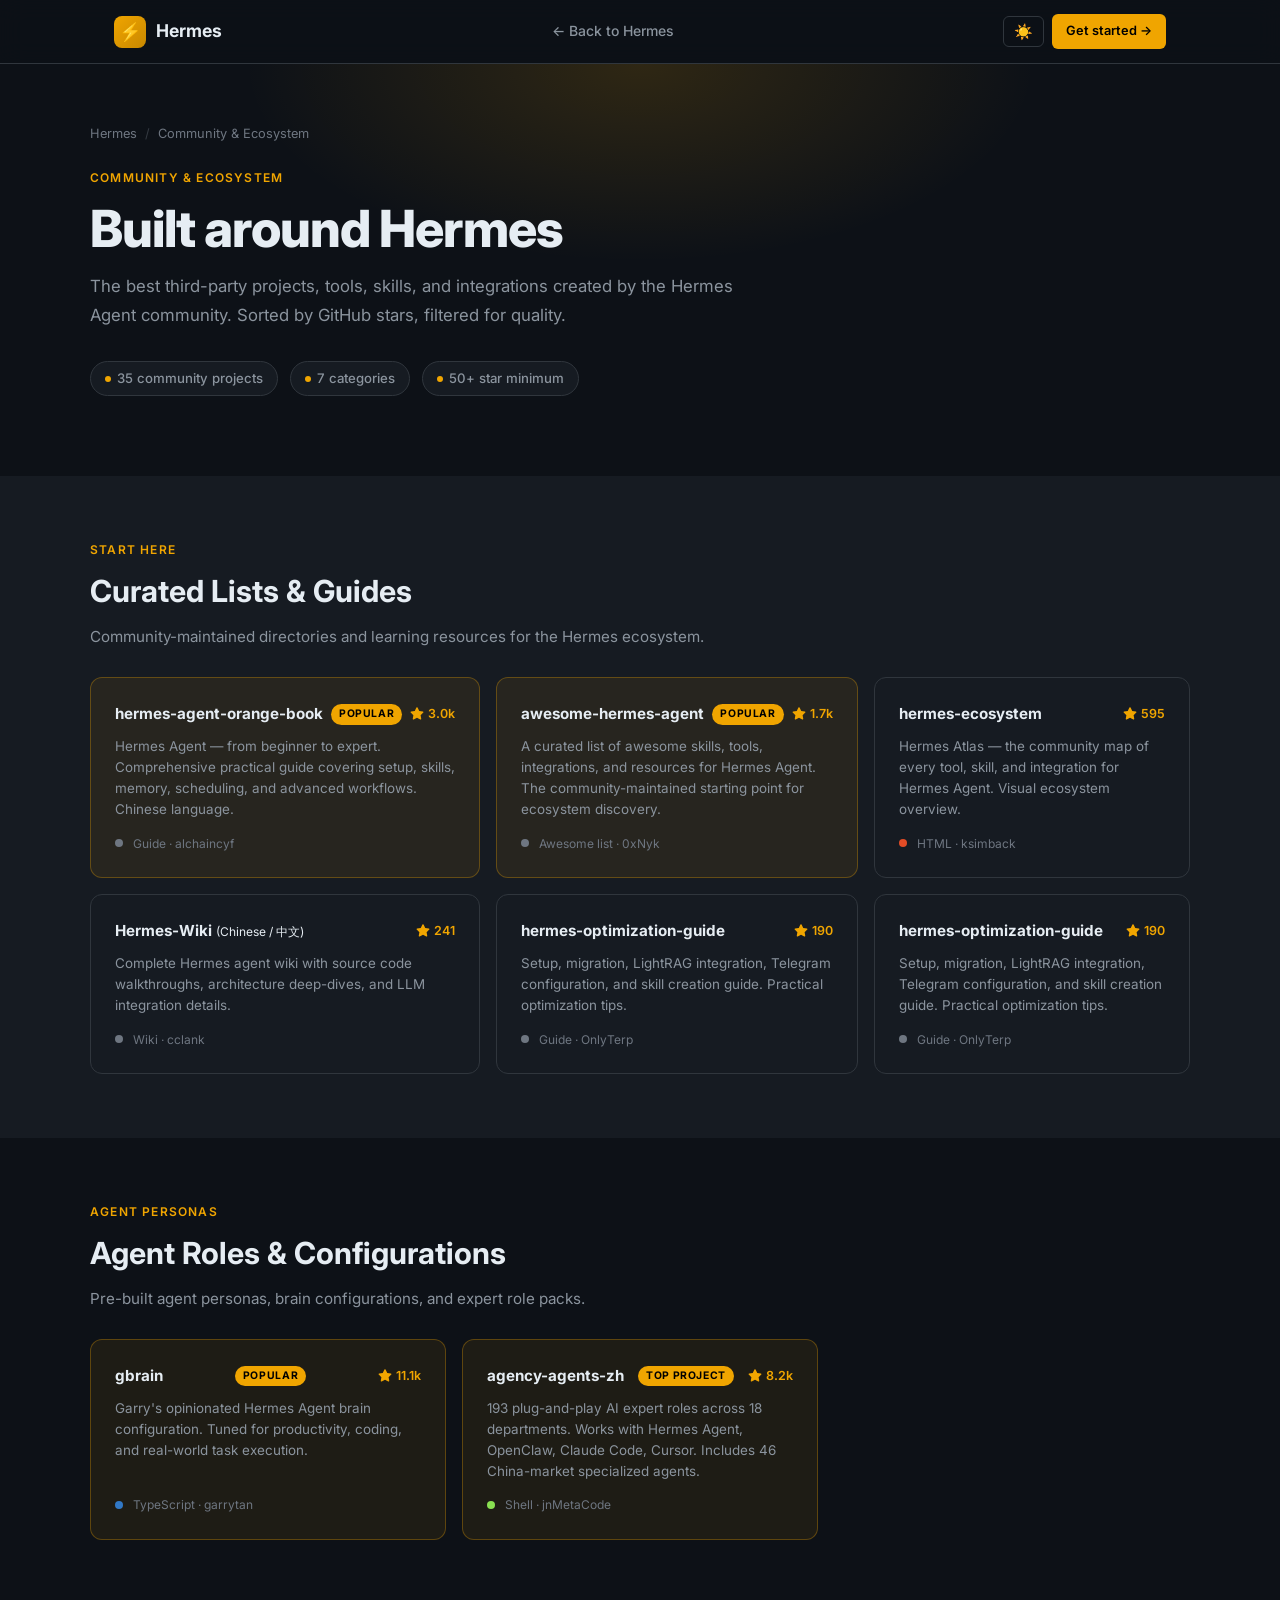
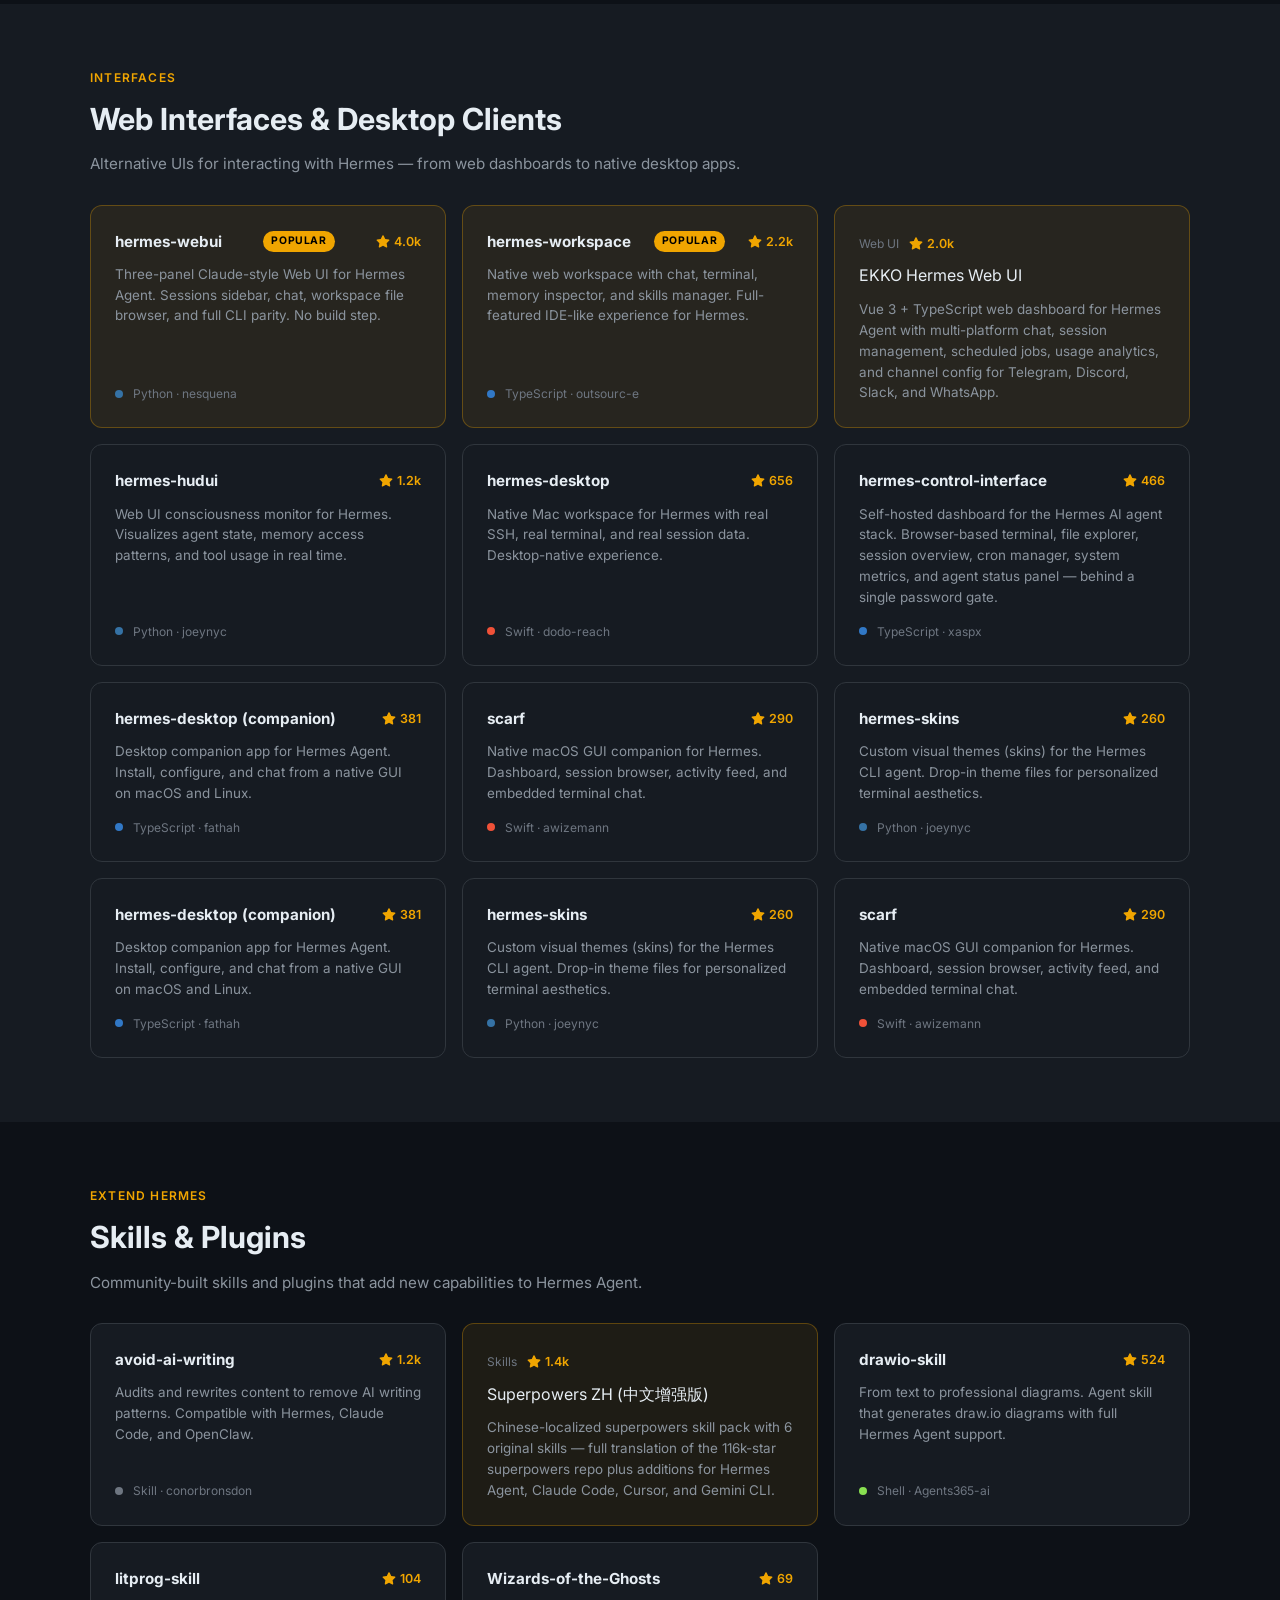
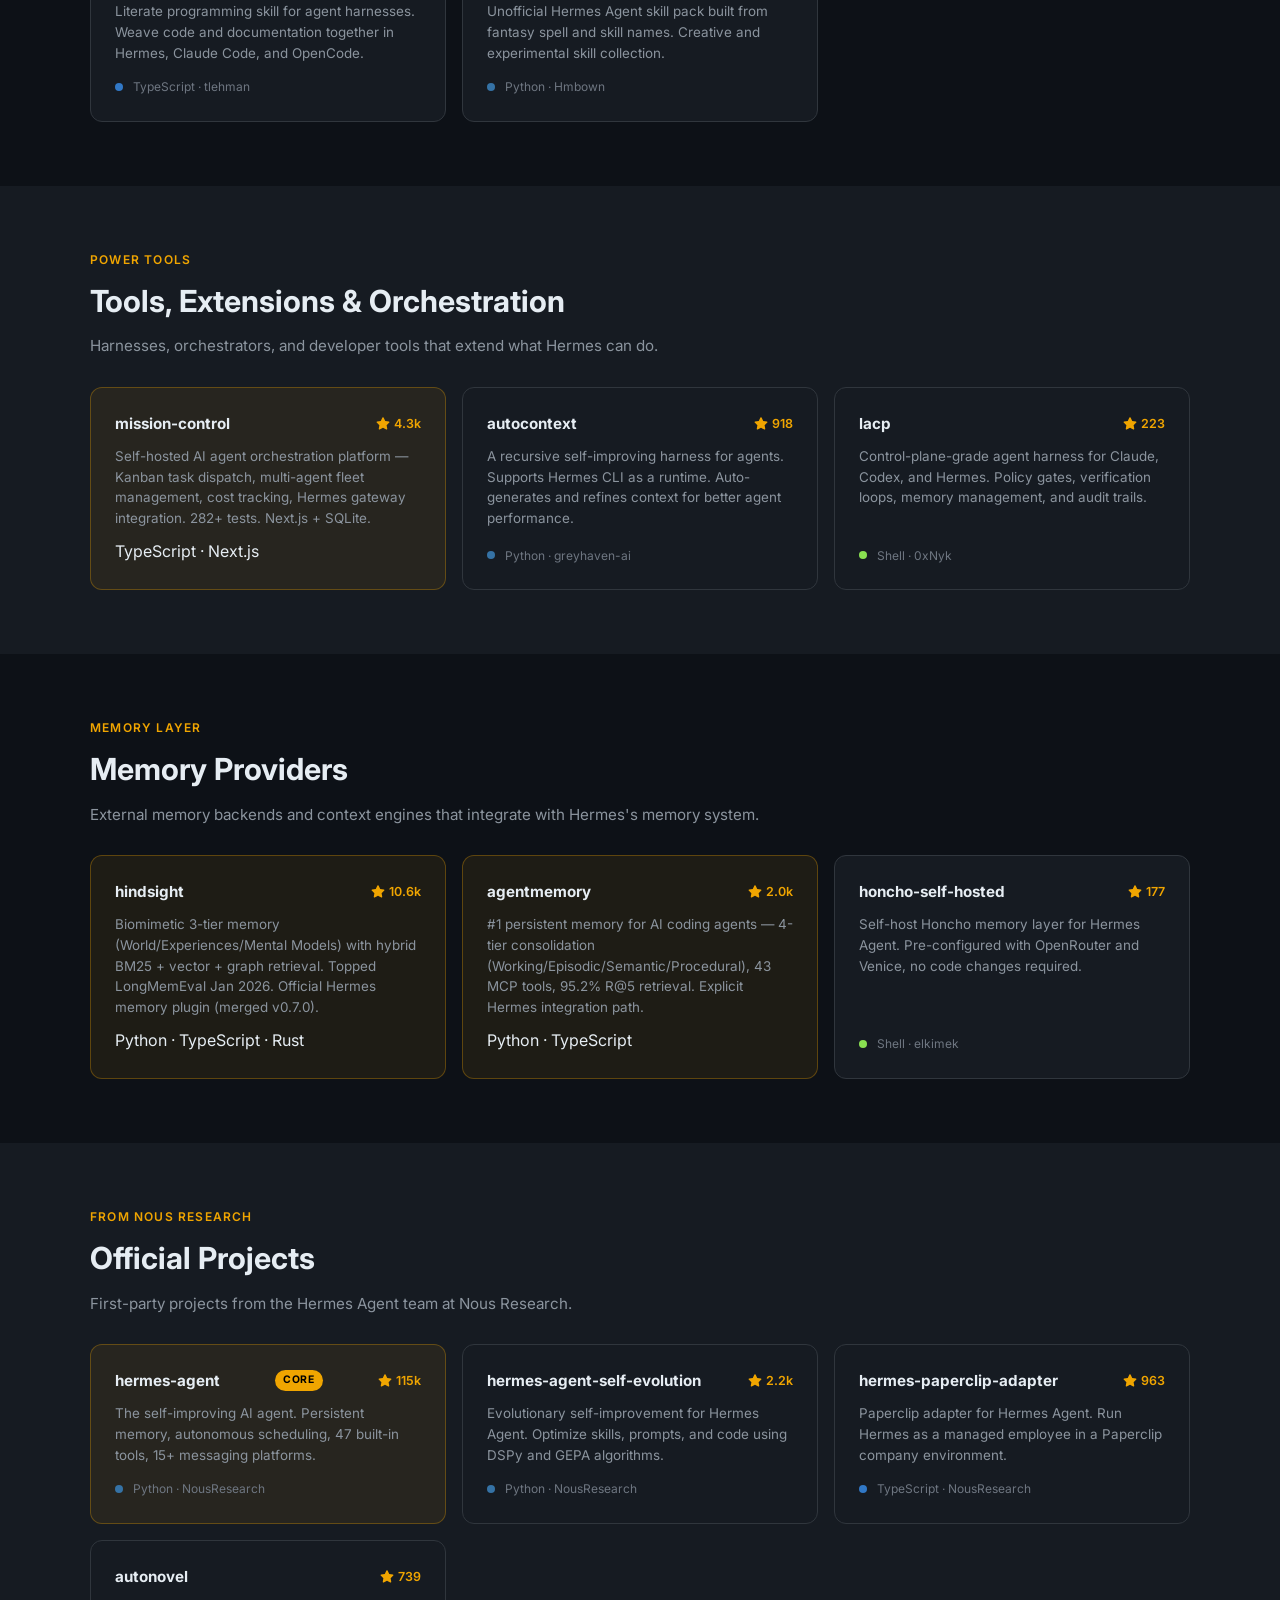
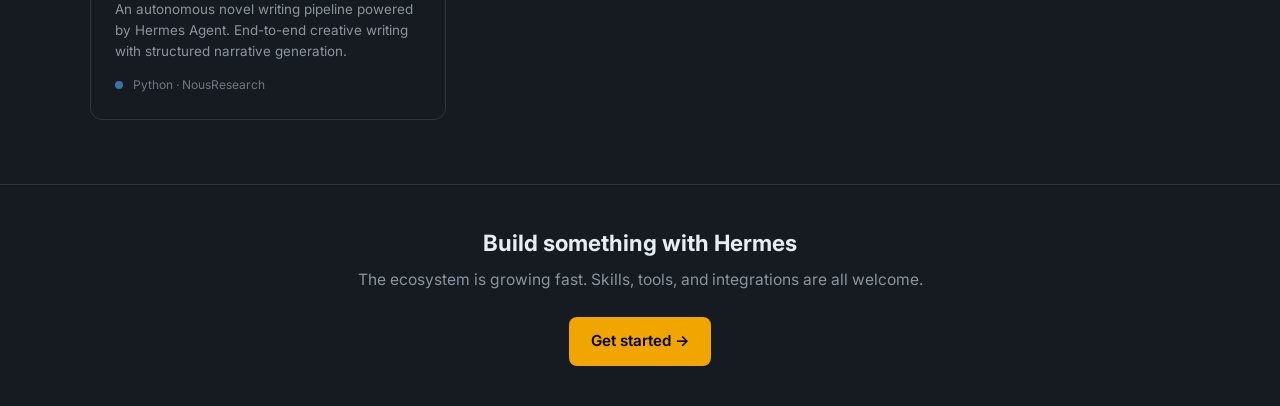
==== commit 40e8d486: "docs(community): daily star count refresh + re-sort by stars" ====
--- a/community/index.html
+++ b/community/index.html
@@ -225,7 +225,7 @@
       <p class="page-sub">The best third-party projects, tools, skills, and integrations created by the Hermes Agent community. Sorted by GitHub stars, filtered for quality.</p>
 
       <div class="stats-bar">
-        <span class="stat-pill"><span class="dot"></span>31 community projects</span>
+        <span class="stat-pill"><span class="dot"></span>35 community projects</span>
         <span class="stat-pill"><span class="dot"></span>7 categories</span>
         <span class="stat-pill"><span class="dot"></span>50+ star minimum</span>
       </div>
@@ -244,7 +244,7 @@
           <div class="project-header">
             <div class="project-name">hermes-agent-orange-book</div>
             <span class="featured-badge">Popular</span>
-            <span class="project-stars"><svg viewBox="0 0 16 16"><path d="M8 .25a.75.75 0 0 1 .673.418l1.882 3.815 4.21.612a.75.75 0 0 1 .416 1.279l-3.046 2.97.719 4.192a.75.75 0 0 1-1.088.791L8 12.347l-3.766 1.98a.75.75 0 0 1-1.088-.79l.72-4.194L.818 6.374a.75.75 0 0 1 .416-1.28l4.21-.611L7.327.668A.75.75 0 0 1 8 .25z"/></svg>2.7k</span>
+            <span class="project-stars"><svg viewBox="0 0 16 16"><path d="M8 .25a.75.75 0 0 1 .673.418l1.882 3.815 4.21.612a.75.75 0 0 1 .416 1.279l-3.046 2.97.719 4.192a.75.75 0 0 1-1.088.791L8 12.347l-3.766 1.98a.75.75 0 0 1-1.088-.79l.72-4.194L.818 6.374a.75.75 0 0 1 .416-1.28l4.21-.611L7.327.668A.75.75 0 0 1 8 .25z"/></svg>3.0k</span>
           </div>
           <div class="project-desc">Hermes Agent &mdash; from beginner to expert. Comprehensive practical guide covering setup, skills, memory, scheduling, and advanced workflows. Chinese language.</div>
           <div class="project-meta"><span class="lang-dot lang-docs"></span> Guide &middot; alchaincyf</div>
@@ -254,7 +254,7 @@
           <div class="project-header">
             <div class="project-name">awesome-hermes-agent</div>
             <span class="featured-badge">Popular</span>
-            <span class="project-stars"><svg viewBox="0 0 16 16"><path d="M8 .25a.75.75 0 0 1 .673.418l1.882 3.815 4.21.612a.75.75 0 0 1 .416 1.279l-3.046 2.97.719 4.192a.75.75 0 0 1-1.088.791L8 12.347l-3.766 1.98a.75.75 0 0 1-1.088-.79l.72-4.194L.818 6.374a.75.75 0 0 1 .416-1.28l4.21-.611L7.327.668A.75.75 0 0 1 8 .25z"/></svg>1.5k</span>
+            <span class="project-stars"><svg viewBox="0 0 16 16"><path d="M8 .25a.75.75 0 0 1 .673.418l1.882 3.815 4.21.612a.75.75 0 0 1 .416 1.279l-3.046 2.97.719 4.192a.75.75 0 0 1-1.088.791L8 12.347l-3.766 1.98a.75.75 0 0 1-1.088-.79l.72-4.194L.818 6.374a.75.75 0 0 1 .416-1.28l4.21-.611L7.327.668A.75.75 0 0 1 8 .25z"/></svg>1.7k</span>
           </div>
           <div class="project-desc">A curated list of awesome skills, tools, integrations, and resources for Hermes Agent. The community-maintained starting point for ecosystem discovery.</div>
           <div class="project-meta"><span class="lang-dot lang-docs"></span> Awesome list &middot; 0xNyk</div>
@@ -263,7 +263,7 @@
         <a href="https://github.com/ksimback/hermes-ecosystem" target="_blank" rel="noopener" class="project-card">
           <div class="project-header">
             <div class="project-name">hermes-ecosystem</div>
-            <span class="project-stars"><svg viewBox="0 0 16 16"><path d="M8 .25a.75.75 0 0 1 .673.418l1.882 3.815 4.21.612a.75.75 0 0 1 .416 1.279l-3.046 2.97.719 4.192a.75.75 0 0 1-1.088.791L8 12.347l-3.766 1.98a.75.75 0 0 1-1.088-.79l.72-4.194L.818 6.374a.75.75 0 0 1 .416-1.28l4.21-.611L7.327.668A.75.75 0 0 1 8 .25z"/></svg>501</span>
+            <span class="project-stars"><svg viewBox="0 0 16 16"><path d="M8 .25a.75.75 0 0 1 .673.418l1.882 3.815 4.21.612a.75.75 0 0 1 .416 1.279l-3.046 2.97.719 4.192a.75.75 0 0 1-1.088.791L8 12.347l-3.766 1.98a.75.75 0 0 1-1.088-.79l.72-4.194L.818 6.374a.75.75 0 0 1 .416-1.28l4.21-.611L7.327.668A.75.75 0 0 1 8 .25z"/></svg>595</span>
           </div>
           <div class="project-desc">Hermes Atlas &mdash; the community map of every tool, skill, and integration for Hermes Agent. Visual ecosystem overview.</div>
           <div class="project-meta"><span class="lang-dot lang-html"></span> HTML &middot; ksimback</div>
@@ -272,7 +272,7 @@
         <a href="https://github.com/cclank/Hermes-Wiki" target="_blank" rel="noopener" class="project-card">
           <div class="project-header">
             <div class="project-name">Hermes-Wiki <span style="font-weight: normal; font-size: 12px;">(Chinese / 中文)</span></div>
-            <span class="project-stars"><svg viewBox="0 0 16 16"><path d="M8 .25a.75.75 0 0 1 .673.418l1.882 3.815 4.21.612a.75.75 0 0 1 .416 1.279l-3.046 2.97.719 4.192a.75.75 0 0 1-1.088.791L8 12.347l-3.766 1.98a.75.75 0 0 1-1.088-.79l.72-4.194L.818 6.374a.75.75 0 0 1 .416-1.28l4.21-.611L7.327.668A.75.75 0 0 1 8 .25z"/></svg>191</span>
+            <span class="project-stars"><svg viewBox="0 0 16 16"><path d="M8 .25a.75.75 0 0 1 .673.418l1.882 3.815 4.21.612a.75.75 0 0 1 .416 1.279l-3.046 2.97.719 4.192a.75.75 0 0 1-1.088.791L8 12.347l-3.766 1.98a.75.75 0 0 1-1.088-.79l.72-4.194L.818 6.374a.75.75 0 0 1 .416-1.28l4.21-.611L7.327.668A.75.75 0 0 1 8 .25z"/></svg>241</span>
           </div>
           <div class="project-desc">Complete Hermes agent wiki with source code walkthroughs, architecture deep-dives, and LLM integration details.</div>
           <div class="project-meta"><span class="lang-dot lang-docs"></span> Wiki &middot; cclank</div>
@@ -281,7 +281,16 @@
         <a href="https://github.com/OnlyTerp/hermes-optimization-guide" target="_blank" rel="noopener" class="project-card">
           <div class="project-header">
             <div class="project-name">hermes-optimization-guide</div>
-            <span class="project-stars"><svg viewBox="0 0 16 16"><path d="M8 .25a.75.75 0 0 1 .673.418l1.882 3.815 4.21.612a.75.75 0 0 1 .416 1.279l-3.046 2.97.719 4.192a.75.75 0 0 1-1.088.791L8 12.347l-3.766 1.98a.75.75 0 0 1-1.088-.79l.72-4.194L.818 6.374a.75.75 0 0 1 .416-1.28l4.21-.611L7.327.668A.75.75 0 0 1 8 .25z"/></svg>167</span>
+            <span class="project-stars"><svg viewBox="0 0 16 16"><path d="M8 .25a.75.75 0 0 1 .673.418l1.882 3.815 4.21.612a.75.75 0 0 1 .416 1.279l-3.046 2.97.719 4.192a.75.75 0 0 1-1.088.791L8 12.347l-3.766 1.98a.75.75 0 0 1-1.088-.79l.72-4.194L.818 6.374a.75.75 0 0 1 .416-1.28l4.21-.611L7.327.668A.75.75 0 0 1 8 .25z"/></svg>190</span>
+          </div>
+          <div class="project-desc">Setup, migration, LightRAG integration, Telegram configuration, and skill creation guide. Practical optimization tips.</div>
+          <div class="project-meta"><span class="lang-dot lang-docs"></span> Guide &middot; OnlyTerp</div>
+        </a>
+
+        <a href="https://github.com/OnlyTerp/hermes-optimization-guide" target="_blank" rel="noopener" class="project-card">
+          <div class="project-header">
+            <div class="project-name">hermes-optimization-guide</div>
+            <span class="project-stars"><svg viewBox="0 0 16 16"><path d="M8 .25a.75.75 0 0 1 .673.418l1.882 3.815 4.21.612a.75.75 0 0 1 .416 1.279l-3.046 2.97.719 4.192a.75.75 0 0 1-1.088.791L8 12.347l-3.766 1.98a.75.75 0 0 1-1.088-.79l.72-4.194L.818 6.374a.75.75 0 0 1 .416-1.28l4.21-.611L7.327.668A.75.75 0 0 1 8 .25z"/></svg>190</span>
           </div>
           <div class="project-desc">Setup, migration, LightRAG integration, Telegram configuration, and skill creation guide. Practical optimization tips.</div>
           <div class="project-meta"><span class="lang-dot lang-docs"></span> Guide &middot; OnlyTerp</div>
@@ -303,7 +312,7 @@
           <div class="project-header">
             <div class="project-name">gbrain</div>
             <span class="featured-badge">Popular</span>
-            <span class="project-stars"><svg viewBox="0 0 16 16"><path d="M8 .25a.75.75 0 0 1 .673.418l1.882 3.815 4.21.612a.75.75 0 0 1 .416 1.279l-3.046 2.97.719 4.192a.75.75 0 0 1-1.088.791L8 12.347l-3.766 1.98a.75.75 0 0 1-1.088-.79l.72-4.194L.818 6.374a.75.75 0 0 1 .416-1.28l4.21-.611L7.327.668A.75.75 0 0 1 8 .25z"/></svg>9.4k</span>
+            <span class="project-stars"><svg viewBox="0 0 16 16"><path d="M8 .25a.75.75 0 0 1 .673.418l1.882 3.815 4.21.612a.75.75 0 0 1 .416 1.279l-3.046 2.97.719 4.192a.75.75 0 0 1-1.088.791L8 12.347l-3.766 1.98a.75.75 0 0 1-1.088-.79l.72-4.194L.818 6.374a.75.75 0 0 1 .416-1.28l4.21-.611L7.327.668A.75.75 0 0 1 8 .25z"/></svg>11.1k</span>
           </div>
           <div class="project-desc">Garry's opinionated Hermes Agent brain configuration. Tuned for productivity, coding, and real-world task execution.</div>
           <div class="project-meta"><span class="lang-dot lang-ts"></span> TypeScript &middot; garrytan</div>
@@ -313,7 +322,7 @@
           <div class="project-header">
             <div class="project-name">agency-agents-zh</div>
             <span class="featured-badge">Top project</span>
-            <span class="project-stars"><svg viewBox="0 0 16 16"><path d="M8 .25a.75.75 0 0 1 .673.418l1.882 3.815 4.21.612a.75.75 0 0 1 .416 1.279l-3.046 2.97.719 4.192a.75.75 0 0 1-1.088.791L8 12.347l-3.766 1.98a.75.75 0 0 1-1.088-.79l.72-4.194L.818 6.374a.75.75 0 0 1 .416-1.28l4.21-.611L7.327.668A.75.75 0 0 1 8 .25z"/></svg>7.0k</span>
+            <span class="project-stars"><svg viewBox="0 0 16 16"><path d="M8 .25a.75.75 0 0 1 .673.418l1.882 3.815 4.21.612a.75.75 0 0 1 .416 1.279l-3.046 2.97.719 4.192a.75.75 0 0 1-1.088.791L8 12.347l-3.766 1.98a.75.75 0 0 1-1.088-.79l.72-4.194L.818 6.374a.75.75 0 0 1 .416-1.28l4.21-.611L7.327.668A.75.75 0 0 1 8 .25z"/></svg>8.2k</span>
           </div>
           <div class="project-desc">193 plug-and-play AI expert roles across 18 departments. Works with Hermes Agent, OpenClaw, Claude Code, Cursor. Includes 46 China-market specialized agents.</div>
           <div class="project-meta"><span class="lang-dot lang-shell"></span> Shell &middot; jnMetaCode</div>
@@ -346,37 +355,37 @@
           <div class="project-header">
             <div class="project-name">hermes-workspace</div>
             <span class="featured-badge">Popular</span>
-            <span class="project-stars"><svg viewBox="0 0 16 16"><path d="M8 .25a.75.75 0 0 1 .673.418l1.882 3.815 4.21.612a.75.75 0 0 1 .416 1.279l-3.046 2.97.719 4.192a.75.75 0 0 1-1.088.791L8 12.347l-3.766 1.98a.75.75 0 0 1-1.088-.79l.72-4.194L.818 6.374a.75.75 0 0 1 .416-1.28l4.21-.611L7.327.668A.75.75 0 0 1 8 .25z"/></svg>1.6k</span>
+            <span class="project-stars"><svg viewBox="0 0 16 16"><path d="M8 .25a.75.75 0 0 1 .673.418l1.882 3.815 4.21.612a.75.75 0 0 1 .416 1.279l-3.046 2.97.719 4.192a.75.75 0 0 1-1.088.791L8 12.347l-3.766 1.98a.75.75 0 0 1-1.088-.79l.72-4.194L.818 6.374a.75.75 0 0 1 .416-1.28l4.21-.611L7.327.668A.75.75 0 0 1 8 .25z"/></svg>2.2k</span>
           </div>
           <div class="project-desc">Native web workspace with chat, terminal, memory inspector, and skills manager. Full-featured IDE-like experience for Hermes.</div>
           <div class="project-meta"><span class="lang-dot lang-ts"></span> TypeScript &middot; outsourc-e</div>
-        </a>
-
-        
-        <a href="https://github.com/joeynyc/hermes-hudui" target="_blank" rel="noopener" class="project-card">
-          <div class="project-header">
-            <div class="project-name">hermes-hudui</div>
-            <span class="project-stars"><svg viewBox="0 0 16 16"><path d="M8 .25a.75.75 0 0 1 .673.418l1.882 3.815 4.21.612a.75.75 0 0 1 .416 1.279l-3.046 2.97.719 4.192a.75.75 0 0 1-1.088.791L8 12.347l-3.766 1.98a.75.75 0 0 1-1.088-.79l.72-4.194L.818 6.374a.75.75 0 0 1 .416-1.28l4.21-.611L7.327.668A.75.75 0 0 1 8 .25z"/></svg>1.1k</span>
-          </div>
-          <div class="project-desc">Web UI consciousness monitor for Hermes. Visualizes agent state, memory access patterns, and tool usage in real time.</div>
-          <div class="project-meta"><span class="lang-dot lang-python"></span> Python &middot; joeynyc</div>
         </a>
 
         
         <a href="https://github.com/EKKOLearnAI/hermes-web-ui" target="_blank" rel="noopener" class="project-card featured">
           <div class="project-meta">
             <span class="project-tag">Web UI</span>
-            <span class="project-stars"><svg viewBox="0 0 16 16"><path d="M8 .25a.75.75 0 0 1 .673.418l1.882 3.815 4.21.612a.75.75 0 0 1 .416 1.279l-3.046 2.97.719 4.192a.75.75 0 0 1-1.088.791L8 12.347l-3.766 1.98a.75.75 0 0 1-1.088-.79l.72-4.194L.818 6.374a.75.75 0 0 1 .416-1.28l4.21-.611L7.327.668A.75.75 0 0 1 8 .25z"/></svg>1.0k</span>
+            <span class="project-stars"><svg viewBox="0 0 16 16"><path d="M8 .25a.75.75 0 0 1 .673.418l1.882 3.815 4.21.612a.75.75 0 0 1 .416 1.279l-3.046 2.97.719 4.192a.75.75 0 0 1-1.088.791L8 12.347l-3.766 1.98a.75.75 0 0 1-1.088-.79l.72-4.194L.818 6.374a.75.75 0 0 1 .416-1.28l4.21-.611L7.327.668A.75.75 0 0 1 8 .25z"/></svg>2.0k</span>
           </div>
           <div class="project-title">EKKO Hermes Web UI</div>
           <div class="project-desc">Vue 3 + TypeScript web dashboard for Hermes Agent with multi-platform chat, session management, scheduled jobs, usage analytics, and channel config for Telegram, Discord, Slack, and WhatsApp.</div>
         </a>
 
         
+        <a href="https://github.com/joeynyc/hermes-hudui" target="_blank" rel="noopener" class="project-card">
+          <div class="project-header">
+            <div class="project-name">hermes-hudui</div>
+            <span class="project-stars"><svg viewBox="0 0 16 16"><path d="M8 .25a.75.75 0 0 1 .673.418l1.882 3.815 4.21.612a.75.75 0 0 1 .416 1.279l-3.046 2.97.719 4.192a.75.75 0 0 1-1.088.791L8 12.347l-3.766 1.98a.75.75 0 0 1-1.088-.79l.72-4.194L.818 6.374a.75.75 0 0 1 .416-1.28l4.21-.611L7.327.668A.75.75 0 0 1 8 .25z"/></svg>1.2k</span>
+          </div>
+          <div class="project-desc">Web UI consciousness monitor for Hermes. Visualizes agent state, memory access patterns, and tool usage in real time.</div>
+          <div class="project-meta"><span class="lang-dot lang-python"></span> Python &middot; joeynyc</div>
+        </a>
+
+        
         <a href="https://github.com/dodo-reach/hermes-desktop" target="_blank" rel="noopener" class="project-card">
           <div class="project-header">
             <div class="project-name">hermes-desktop</div>
-            <span class="project-stars"><svg viewBox="0 0 16 16"><path d="M8 .25a.75.75 0 0 1 .673.418l1.882 3.815 4.21.612a.75.75 0 0 1 .416 1.279l-3.046 2.97.719 4.192a.75.75 0 0 1-1.088.791L8 12.347l-3.766 1.98a.75.75 0 0 1-1.088-.79l.72-4.194L.818 6.374a.75.75 0 0 1 .416-1.28l4.21-.611L7.327.668A.75.75 0 0 1 8 .25z"/></svg>462</span>
+            <span class="project-stars"><svg viewBox="0 0 16 16"><path d="M8 .25a.75.75 0 0 1 .673.418l1.882 3.815 4.21.612a.75.75 0 0 1 .416 1.279l-3.046 2.97.719 4.192a.75.75 0 0 1-1.088.791L8 12.347l-3.766 1.98a.75.75 0 0 1-1.088-.79l.72-4.194L.818 6.374a.75.75 0 0 1 .416-1.28l4.21-.611L7.327.668A.75.75 0 0 1 8 .25z"/></svg>656</span>
           </div>
           <div class="project-desc">Native Mac workspace for Hermes with real SSH, real terminal, and real session data. Desktop-native experience.</div>
           <div class="project-meta"><span class="lang-dot lang-swift"></span> Swift &middot; dodo-reach</div>
@@ -386,7 +395,7 @@
         <a href="https://github.com/xaspx/hermes-control-interface" target="_blank" rel="noopener" class="project-card">
           <div class="project-header">
             <div class="project-name">hermes-control-interface</div>
-            <span class="project-stars"><svg viewBox="0 0 16 16"><path d="M8 .25a.75.75 0 0 1 .673.418l1.882 3.815 4.21.612a.75.75 0 0 1 .416 1.279l-3.046 2.97.719 4.192a.75.75 0 0 1-1.088.791L8 12.347l-3.766 1.98a.75.75 0 0 1-1.088-.79l.72-4.194L.818 6.374a.75.75 0 0 1 .416-1.28l4.21-.611L7.327.668A.75.75 0 0 1 8 .25z"/></svg>420</span>
+            <span class="project-stars"><svg viewBox="0 0 16 16"><path d="M8 .25a.75.75 0 0 1 .673.418l1.882 3.815 4.21.612a.75.75 0 0 1 .416 1.279l-3.046 2.97.719 4.192a.75.75 0 0 1-1.088.791L8 12.347l-3.766 1.98a.75.75 0 0 1-1.088-.79l.72-4.194L.818 6.374a.75.75 0 0 1 .416-1.28l4.21-.611L7.327.668A.75.75 0 0 1 8 .25z"/></svg>466</span>
           </div>
           <div class="project-desc">Self-hosted dashboard for the Hermes AI agent stack. Browser-based terminal, file explorer, session overview, cron manager, system metrics, and agent status panel — behind a single password gate.</div>
           <div class="project-meta"><span class="lang-dot lang-ts"></span> TypeScript &middot; xaspx</div>
@@ -396,27 +405,57 @@
         <a href="https://github.com/fathah/hermes-desktop" target="_blank" rel="noopener" class="project-card">
           <div class="project-header">
             <div class="project-name">hermes-desktop (companion)</div>
-            <span class="project-stars"><svg viewBox="0 0 16 16"><path d="M8 .25a.75.75 0 0 1 .673.418l1.882 3.815 4.21.612a.75.75 0 0 1 .416 1.279l-3.046 2.97.719 4.192a.75.75 0 0 1-1.088.791L8 12.347l-3.766 1.98a.75.75 0 0 1-1.088-.79l.72-4.194L.818 6.374a.75.75 0 0 1 .416-1.28l4.21-.611L7.327.668A.75.75 0 0 1 8 .25z"/></svg>289</span>
+            <span class="project-stars"><svg viewBox="0 0 16 16"><path d="M8 .25a.75.75 0 0 1 .673.418l1.882 3.815 4.21.612a.75.75 0 0 1 .416 1.279l-3.046 2.97.719 4.192a.75.75 0 0 1-1.088.791L8 12.347l-3.766 1.98a.75.75 0 0 1-1.088-.79l.72-4.194L.818 6.374a.75.75 0 0 1 .416-1.28l4.21-.611L7.327.668A.75.75 0 0 1 8 .25z"/></svg>381</span>
           </div>
           <div class="project-desc">Desktop companion app for Hermes Agent. Install, configure, and chat from a native GUI on macOS and Linux.</div>
           <div class="project-meta"><span class="lang-dot lang-ts"></span> TypeScript &middot; fathah</div>
         </a>
 
         
+        <a href="https://github.com/awizemann/scarf" target="_blank" rel="noopener" class="project-card">
+          <div class="project-header">
+            <div class="project-name">scarf</div>
+            <span class="project-stars"><svg viewBox="0 0 16 16"><path d="M8 .25a.75.75 0 0 1 .673.418l1.882 3.815 4.21.612a.75.75 0 0 1 .416 1.279l-3.046 2.97.719 4.192a.75.75 0 0 1-1.088.791L8 12.347l-3.766 1.98a.75.75 0 0 1-1.088-.79l.72-4.194L.818 6.374a.75.75 0 0 1 .416-1.28l4.21-.611L7.327.668A.75.75 0 0 1 8 .25z"/></svg>290</span>
+          </div>
+          <div class="project-desc">Native macOS GUI companion for Hermes. Dashboard, session browser, activity feed, and embedded terminal chat.</div>
+          <div class="project-meta"><span class="lang-dot lang-swift"></span> Swift &middot; awizemann</div>
+        </a>
+
+        
         <a href="https://github.com/joeynyc/hermes-skins" target="_blank" rel="noopener" class="project-card">
           <div class="project-header">
             <div class="project-name">hermes-skins</div>
-            <span class="project-stars"><svg viewBox="0 0 16 16"><path d="M8 .25a.75.75 0 0 1 .673.418l1.882 3.815 4.21.612a.75.75 0 0 1 .416 1.279l-3.046 2.97.719 4.192a.75.75 0 0 1-1.088.791L8 12.347l-3.766 1.98a.75.75 0 0 1-1.088-.79l.72-4.194L.818 6.374a.75.75 0 0 1 .416-1.28l4.21-.611L7.327.668A.75.75 0 0 1 8 .25z"/></svg>238</span>
+            <span class="project-stars"><svg viewBox="0 0 16 16"><path d="M8 .25a.75.75 0 0 1 .673.418l1.882 3.815 4.21.612a.75.75 0 0 1 .416 1.279l-3.046 2.97.719 4.192a.75.75 0 0 1-1.088.791L8 12.347l-3.766 1.98a.75.75 0 0 1-1.088-.79l.72-4.194L.818 6.374a.75.75 0 0 1 .416-1.28l4.21-.611L7.327.668A.75.75 0 0 1 8 .25z"/></svg>260</span>
           </div>
           <div class="project-desc">Custom visual themes (skins) for the Hermes CLI agent. Drop-in theme files for personalized terminal aesthetics.</div>
           <div class="project-meta"><span class="lang-dot lang-python"></span> Python &middot; joeynyc</div>
         </a>
 
         
+        <a href="https://github.com/fathah/hermes-desktop" target="_blank" rel="noopener" class="project-card">
+          <div class="project-header">
+            <div class="project-name">hermes-desktop (companion)</div>
+            <span class="project-stars"><svg viewBox="0 0 16 16"><path d="M8 .25a.75.75 0 0 1 .673.418l1.882 3.815 4.21.612a.75.75 0 0 1 .416 1.279l-3.046 2.97.719 4.192a.75.75 0 0 1-1.088.791L8 12.347l-3.766 1.98a.75.75 0 0 1-1.088-.79l.72-4.194L.818 6.374a.75.75 0 0 1 .416-1.28l4.21-.611L7.327.668A.75.75 0 0 1 8 .25z"/></svg>381</span>
+          </div>
+          <div class="project-desc">Desktop companion app for Hermes Agent. Install, configure, and chat from a native GUI on macOS and Linux.</div>
+          <div class="project-meta"><span class="lang-dot lang-ts"></span> TypeScript &middot; fathah</div>
+        </a>
+
+        
+        <a href="https://github.com/joeynyc/hermes-skins" target="_blank" rel="noopener" class="project-card">
+          <div class="project-header">
+            <div class="project-name">hermes-skins</div>
+            <span class="project-stars"><svg viewBox="0 0 16 16"><path d="M8 .25a.75.75 0 0 1 .673.418l1.882 3.815 4.21.612a.75.75 0 0 1 .416 1.279l-3.046 2.97.719 4.192a.75.75 0 0 1-1.088.791L8 12.347l-3.766 1.98a.75.75 0 0 1-1.088-.79l.72-4.194L.818 6.374a.75.75 0 0 1 .416-1.28l4.21-.611L7.327.668A.75.75 0 0 1 8 .25z"/></svg>260</span>
+          </div>
+          <div class="project-desc">Custom visual themes (skins) for the Hermes CLI agent. Drop-in theme files for personalized terminal aesthetics.</div>
+          <div class="project-meta"><span class="lang-dot lang-python"></span> Python &middot; joeynyc</div>
+        </a>
+
+        
         <a href="https://github.com/awizemann/scarf" target="_blank" rel="noopener" class="project-card">
           <div class="project-header">
             <div class="project-name">scarf</div>
-            <span class="project-stars"><svg viewBox="0 0 16 16"><path d="M8 .25a.75.75 0 0 1 .673.418l1.882 3.815 4.21.612a.75.75 0 0 1 .416 1.279l-3.046 2.97.719 4.192a.75.75 0 0 1-1.088.791L8 12.347l-3.766 1.98a.75.75 0 0 1-1.088-.79l.72-4.194L.818 6.374a.75.75 0 0 1 .416-1.28l4.21-.611L7.327.668A.75.75 0 0 1 8 .25z"/></svg>141</span>
+            <span class="project-stars"><svg viewBox="0 0 16 16"><path d="M8 .25a.75.75 0 0 1 .673.418l1.882 3.815 4.21.612a.75.75 0 0 1 .416 1.279l-3.046 2.97.719 4.192a.75.75 0 0 1-1.088.791L8 12.347l-3.766 1.98a.75.75 0 0 1-1.088-.79l.72-4.194L.818 6.374a.75.75 0 0 1 .416-1.28l4.21-.611L7.327.668A.75.75 0 0 1 8 .25z"/></svg>290</span>
           </div>
           <div class="project-desc">Native macOS GUI companion for Hermes. Dashboard, session browser, activity feed, and embedded terminal chat.</div>
           <div class="project-meta"><span class="lang-dot lang-swift"></span> Swift &middot; awizemann</div>
@@ -438,7 +477,7 @@
         <a href="https://github.com/conorbronsdon/avoid-ai-writing" target="_blank" rel="noopener" class="project-card">
           <div class="project-header">
             <div class="project-name">avoid-ai-writing</div>
-            <span class="project-stars"><svg viewBox="0 0 16 16"><path d="M8 .25a.75.75 0 0 1 .673.418l1.882 3.815 4.21.612a.75.75 0 0 1 .416 1.279l-3.046 2.97.719 4.192a.75.75 0 0 1-1.088.791L8 12.347l-3.766 1.98a.75.75 0 0 1-1.088-.79l.72-4.194L.818 6.374a.75.75 0 0 1 .416-1.28l4.21-.611L7.327.668A.75.75 0 0 1 8 .25z"/></svg>1.1k</span>
+            <span class="project-stars"><svg viewBox="0 0 16 16"><path d="M8 .25a.75.75 0 0 1 .673.418l1.882 3.815 4.21.612a.75.75 0 0 1 .416 1.279l-3.046 2.97.719 4.192a.75.75 0 0 1-1.088.791L8 12.347l-3.766 1.98a.75.75 0 0 1-1.088-.79l.72-4.194L.818 6.374a.75.75 0 0 1 .416-1.28l4.21-.611L7.327.668A.75.75 0 0 1 8 .25z"/></svg>1.2k</span>
           </div>
           <div class="project-desc">Audits and rewrites content to remove AI writing patterns. Compatible with Hermes, Claude Code, and OpenClaw.</div>
           <div class="project-meta"><span class="lang-dot lang-docs"></span> Skill &middot; conorbronsdon</div>
@@ -446,7 +485,7 @@
         <a href="https://github.com/jnMetaCode/superpowers-zh" target="_blank" rel="noopener" class="project-card featured">
           <div class="project-meta">
             <span class="project-tag">Skills</span>
-            <span class="project-stars"><svg viewBox="0 0 16 16"><path d="M8 .25a.75.75 0 0 1 .673.418l1.882 3.815 4.21.612a.75.75 0 0 1 .416 1.279l-3.046 2.97.719 4.192a.75.75 0 0 1-1.088.791L8 12.347l-3.766 1.98a.75.75 0 0 1-1.088-.79l.72-4.194L.818 6.374a.75.75 0 0 1 .416-1.28l4.21-.611L7.327.668A.75.75 0 0 1 8 .25z"/></svg>1.1k</span>
+            <span class="project-stars"><svg viewBox="0 0 16 16"><path d="M8 .25a.75.75 0 0 1 .673.418l1.882 3.815 4.21.612a.75.75 0 0 1 .416 1.279l-3.046 2.97.719 4.192a.75.75 0 0 1-1.088.791L8 12.347l-3.766 1.98a.75.75 0 0 1-1.088-.79l.72-4.194L.818 6.374a.75.75 0 0 1 .416-1.28l4.21-.611L7.327.668A.75.75 0 0 1 8 .25z"/></svg>1.4k</span>
           </div>
           <div class="project-title">Superpowers ZH (中文增强版)</div>
           <div class="project-desc">Chinese-localized superpowers skill pack with 6 original skills — full translation of the 116k-star superpowers repo plus additions for Hermes Agent, Claude Code, Cursor, and Gemini CLI.</div>
@@ -454,7 +493,7 @@
         <a href="https://github.com/Agents365-ai/drawio-skill" target="_blank" rel="noopener" class="project-card">
           <div class="project-header">
             <div class="project-name">drawio-skill</div>
-            <span class="project-stars"><svg viewBox="0 0 16 16"><path d="M8 .25a.75.75 0 0 1 .673.418l1.882 3.815 4.21.612a.75.75 0 0 1 .416 1.279l-3.046 2.97.719 4.192a.75.75 0 0 1-1.088.791L8 12.347l-3.766 1.98a.75.75 0 0 1-1.088-.79l.72-4.194L.818 6.374a.75.75 0 0 1 .416-1.28l4.21-.611L7.327.668A.75.75 0 0 1 8 .25z"/></svg>343</span>
+            <span class="project-stars"><svg viewBox="0 0 16 16"><path d="M8 .25a.75.75 0 0 1 .673.418l1.882 3.815 4.21.612a.75.75 0 0 1 .416 1.279l-3.046 2.97.719 4.192a.75.75 0 0 1-1.088.791L8 12.347l-3.766 1.98a.75.75 0 0 1-1.088-.79l.72-4.194L.818 6.374a.75.75 0 0 1 .416-1.28l4.21-.611L7.327.668A.75.75 0 0 1 8 .25z"/></svg>524</span>
           </div>
           <div class="project-desc">From text to professional diagrams. Agent skill that generates draw.io diagrams with full Hermes Agent support.</div>
           <div class="project-meta"><span class="lang-dot lang-shell"></span> Shell &middot; Agents365-ai</div>
@@ -462,7 +501,7 @@
         <a href="https://github.com/tlehman/litprog-skill" target="_blank" rel="noopener" class="project-card">
           <div class="project-header">
             <div class="project-name">litprog-skill</div>
-            <span class="project-stars"><svg viewBox="0 0 16 16"><path d="M8 .25a.75.75 0 0 1 .673.418l1.882 3.815 4.21.612a.75.75 0 0 1 .416 1.279l-3.046 2.97.719 4.192a.75.75 0 0 1-1.088.791L8 12.347l-3.766 1.98a.75.75 0 0 1-1.088-.79l.72-4.194L.818 6.374a.75.75 0 0 1 .416-1.28l4.21-.611L7.327.668A.75.75 0 0 1 8 .25z"/></svg>97</span>
+            <span class="project-stars"><svg viewBox="0 0 16 16"><path d="M8 .25a.75.75 0 0 1 .673.418l1.882 3.815 4.21.612a.75.75 0 0 1 .416 1.279l-3.046 2.97.719 4.192a.75.75 0 0 1-1.088.791L8 12.347l-3.766 1.98a.75.75 0 0 1-1.088-.79l.72-4.194L.818 6.374a.75.75 0 0 1 .416-1.28l4.21-.611L7.327.668A.75.75 0 0 1 8 .25z"/></svg>104</span>
           </div>
           <div class="project-desc">Literate programming skill for agent harnesses. Weave code and documentation together in Hermes, Claude Code, and OpenCode.</div>
           <div class="project-meta"><span class="lang-dot lang-ts"></span> TypeScript &middot; tlehman</div>
@@ -470,7 +509,7 @@
         <a href="https://github.com/Hmbown/Wizards-of-the-Ghosts" target="_blank" rel="noopener" class="project-card">
           <div class="project-header">
             <div class="project-name">Wizards-of-the-Ghosts</div>
-            <span class="project-stars"><svg viewBox="0 0 16 16"><path d="M8 .25a.75.75 0 0 1 .673.418l1.882 3.815 4.21.612a.75.75 0 0 1 .416 1.279l-3.046 2.97.719 4.192a.75.75 0 0 1-1.088.791L8 12.347l-3.766 1.98a.75.75 0 0 1-1.088-.79l.72-4.194L.818 6.374a.75.75 0 0 1 .416-1.28l4.21-.611L7.327.668A.75.75 0 0 1 8 .25z"/></svg>68</span>
+            <span class="project-stars"><svg viewBox="0 0 16 16"><path d="M8 .25a.75.75 0 0 1 .673.418l1.882 3.815 4.21.612a.75.75 0 0 1 .416 1.279l-3.046 2.97.719 4.192a.75.75 0 0 1-1.088.791L8 12.347l-3.766 1.98a.75.75 0 0 1-1.088-.79l.72-4.194L.818 6.374a.75.75 0 0 1 .416-1.28l4.21-.611L7.327.668A.75.75 0 0 1 8 .25z"/></svg>69</span>
           </div>
           <div class="project-desc">Unofficial Hermes Agent skill pack built from fantasy spell and skill names. Creative and experimental skill collection.</div>
           <div class="project-meta"><span class="lang-dot lang-python"></span> Python &middot; Hmbown</div>
@@ -491,7 +530,7 @@
         <a href="https://github.com/builderz-labs/mission-control" target="_blank" rel="noopener" class="project-card featured">
           <div class="project-header">
             <div class="project-name">mission-control</div>
-            <span class="project-stars"><svg viewBox="0 0 16 16"><path d="M8 .25a.75.75 0 0 1 .673.418l1.882 3.815 4.21.612a.75.75 0 0 1 .416 1.279l-3.046 2.97.719 4.192a.75.75 0 0 1-1.088.791L8 12.347l-3.766 1.98a.75.75 0 0 1-1.088-.79l.72-4.194L.818 6.374a.75.75 0 0 1 .416-1.28l4.21-.611L7.327.668A.75.75 0 0 1 8 .25z"/></svg>4.2k</span>
+            <span class="project-stars"><svg viewBox="0 0 16 16"><path d="M8 .25a.75.75 0 0 1 .673.418l1.882 3.815 4.21.612a.75.75 0 0 1 .416 1.279l-3.046 2.97.719 4.192a.75.75 0 0 1-1.088.791L8 12.347l-3.766 1.98a.75.75 0 0 1-1.088-.79l.72-4.194L.818 6.374a.75.75 0 0 1 .416-1.28l4.21-.611L7.327.668A.75.75 0 0 1 8 .25z"/></svg>4.3k</span>
           </div>
           <div class="project-desc">Self-hosted AI agent orchestration platform — Kanban task dispatch, multi-agent fleet management, cost tracking, Hermes gateway integration. 282+ tests. Next.js + SQLite.</div>
           <div class="project-lang">TypeScript · Next.js</div>
@@ -501,7 +540,7 @@
         <a href="https://github.com/greyhaven-ai/autocontext" target="_blank" rel="noopener" class="project-card">
           <div class="project-header">
             <div class="project-name">autocontext</div>
-            <span class="project-stars"><svg viewBox="0 0 16 16"><path d="M8 .25a.75.75 0 0 1 .673.418l1.882 3.815 4.21.612a.75.75 0 0 1 .416 1.279l-3.046 2.97.719 4.192a.75.75 0 0 1-1.088.791L8 12.347l-3.766 1.98a.75.75 0 0 1-1.088-.79l.72-4.194L.818 6.374a.75.75 0 0 1 .416-1.28l4.21-.611L7.327.668A.75.75 0 0 1 8 .25z"/></svg>748</span>
+            <span class="project-stars"><svg viewBox="0 0 16 16"><path d="M8 .25a.75.75 0 0 1 .673.418l1.882 3.815 4.21.612a.75.75 0 0 1 .416 1.279l-3.046 2.97.719 4.192a.75.75 0 0 1-1.088.791L8 12.347l-3.766 1.98a.75.75 0 0 1-1.088-.79l.72-4.194L.818 6.374a.75.75 0 0 1 .416-1.28l4.21-.611L7.327.668A.75.75 0 0 1 8 .25z"/></svg>918</span>
           </div>
           <div class="project-desc">A recursive self-improving harness for agents. Supports Hermes CLI as a runtime. Auto-generates and refines context for better agent performance.</div>
           <div class="project-meta"><span class="lang-dot lang-python"></span> Python &middot; greyhaven-ai</div>
@@ -511,7 +550,7 @@
         <a href="https://github.com/0xNyk/lacp" target="_blank" rel="noopener" class="project-card">
           <div class="project-header">
             <div class="project-name">lacp</div>
-            <span class="project-stars"><svg viewBox="0 0 16 16"><path d="M8 .25a.75.75 0 0 1 .673.418l1.882 3.815 4.21.612a.75.75 0 0 1 .416 1.279l-3.046 2.97.719 4.192a.75.75 0 0 1-1.088.791L8 12.347l-3.766 1.98a.75.75 0 0 1-1.088-.79l.72-4.194L.818 6.374a.75.75 0 0 1 .416-1.28l4.21-.611L7.327.668A.75.75 0 0 1 8 .25z"/></svg>216</span>
+            <span class="project-stars"><svg viewBox="0 0 16 16"><path d="M8 .25a.75.75 0 0 1 .673.418l1.882 3.815 4.21.612a.75.75 0 0 1 .416 1.279l-3.046 2.97.719 4.192a.75.75 0 0 1-1.088.791L8 12.347l-3.766 1.98a.75.75 0 0 1-1.088-.79l.72-4.194L.818 6.374a.75.75 0 0 1 .416-1.28l4.21-.611L7.327.668A.75.75 0 0 1 8 .25z"/></svg>223</span>
           </div>
           <div class="project-desc">Control-plane-grade agent harness for Claude, Codex, and Hermes. Policy gates, verification loops, memory management, and audit trails.</div>
           <div class="project-meta"><span class="lang-dot lang-shell"></span> Shell &middot; 0xNyk</div>
@@ -533,7 +572,7 @@
         <a href="https://github.com/vectorize-io/hindsight" target="_blank" rel="noopener" class="project-card featured">
           <div class="project-header">
             <div class="project-name">hindsight</div>
-            <span class="project-stars"><svg viewBox="0 0 16 16"><path d="M8 .25a.75.75 0 0 1 .673.418l1.882 3.815 4.21.612a.75.75 0 0 1 .416 1.279l-3.046 2.97.719 4.192a.75.75 0 0 1-1.088.791L8 12.347l-3.766 1.98a.75.75 0 0 1-1.088-.79l.72-4.194L.818 6.374a.75.75 0 0 1 .416-1.28l4.21-.611L7.327.668A.75.75 0 0 1 8 .25z"/></svg>9.8k</span>
+            <span class="project-stars"><svg viewBox="0 0 16 16"><path d="M8 .25a.75.75 0 0 1 .673.418l1.882 3.815 4.21.612a.75.75 0 0 1 .416 1.279l-3.046 2.97.719 4.192a.75.75 0 0 1-1.088.791L8 12.347l-3.766 1.98a.75.75 0 0 1-1.088-.79l.72-4.194L.818 6.374a.75.75 0 0 1 .416-1.28l4.21-.611L7.327.668A.75.75 0 0 1 8 .25z"/></svg>10.6k</span>
           </div>
           <div class="project-desc">Biomimetic 3-tier memory (World/Experiences/Mental Models) with hybrid BM25 + vector + graph retrieval. Topped LongMemEval Jan 2026. Official Hermes memory plugin (merged v0.7.0).</div>
           <div class="project-lang">Python · TypeScript · Rust</div>
@@ -541,7 +580,7 @@
         <a href="https://github.com/rohitg00/agentmemory" target="_blank" rel="noopener" class="project-card featured">
           <div class="project-header">
             <div class="project-name">agentmemory</div>
-            <span class="project-stars"><svg viewBox="0 0 16 16"><path d="M8 .25a.75.75 0 0 1 .673.418l1.882 3.815 4.21.612a.75.75 0 0 1 .416 1.279l-3.046 2.97.719 4.192a.75.75 0 0 1-1.088.791L8 12.347l-3.766 1.98a.75.75 0 0 1-1.088-.79l.72-4.194L.818 6.374a.75.75 0 0 1 .416-1.28l4.21-.611L7.327.668A.75.75 0 0 1 8 .25z"/></svg>1.8k</span>
+            <span class="project-stars"><svg viewBox="0 0 16 16"><path d="M8 .25a.75.75 0 0 1 .673.418l1.882 3.815 4.21.612a.75.75 0 0 1 .416 1.279l-3.046 2.97.719 4.192a.75.75 0 0 1-1.088.791L8 12.347l-3.766 1.98a.75.75 0 0 1-1.088-.79l.72-4.194L.818 6.374a.75.75 0 0 1 .416-1.28l4.21-.611L7.327.668A.75.75 0 0 1 8 .25z"/></svg>2.0k</span>
           </div>
           <div class="project-desc">#1 persistent memory for AI coding agents — 4-tier consolidation (Working/Episodic/Semantic/Procedural), 43 MCP tools, 95.2% R@5 retrieval. Explicit Hermes integration path.</div>
           <div class="project-lang">Python · TypeScript</div>
@@ -549,7 +588,7 @@
         <a href="https://github.com/elkimek/honcho-self-hosted" target="_blank" rel="noopener" class="project-card">
           <div class="project-header">
             <div class="project-name">honcho-self-hosted</div>
-            <span class="project-stars"><svg viewBox="0 0 16 16"><path d="M8 .25a.75.75 0 0 1 .673.418l1.882 3.815 4.21.612a.75.75 0 0 1 .416 1.279l-3.046 2.97.719 4.192a.75.75 0 0 1-1.088.791L8 12.347l-3.766 1.98a.75.75 0 0 1-1.088-.79l.72-4.194L.818 6.374a.75.75 0 0 1 .416-1.28l4.21-.611L7.327.668A.75.75 0 0 1 8 .25z"/></svg>165</span>
+            <span class="project-stars"><svg viewBox="0 0 16 16"><path d="M8 .25a.75.75 0 0 1 .673.418l1.882 3.815 4.21.612a.75.75 0 0 1 .416 1.279l-3.046 2.97.719 4.192a.75.75 0 0 1-1.088.791L8 12.347l-3.766 1.98a.75.75 0 0 1-1.088-.79l.72-4.194L.818 6.374a.75.75 0 0 1 .416-1.28l4.21-.611L7.327.668A.75.75 0 0 1 8 .25z"/></svg>177</span>
           </div>
           <div class="project-desc">Self-host Honcho memory layer for Hermes Agent. Pre-configured with OpenRouter and Venice, no code changes required.</div>
           <div class="project-meta"><span class="lang-dot lang-shell"></span> Shell &middot; elkimek</div>
@@ -573,7 +612,7 @@
           <div class="project-header">
             <div class="project-name">hermes-agent</div>
             <span class="featured-badge">Core</span>
-            <span class="project-stars"><svg viewBox="0 0 16 16"><path d="M8 .25a.75.75 0 0 1 .673.418l1.882 3.815 4.21.612a.75.75 0 0 1 .416 1.279l-3.046 2.97.719 4.192a.75.75 0 0 1-1.088.791L8 12.347l-3.766 1.98a.75.75 0 0 1-1.088-.79l.72-4.194L.818 6.374a.75.75 0 0 1 .416-1.28l4.21-.611L7.327.668A.75.75 0 0 1 8 .25z"/></svg>114k</span>
+            <span class="project-stars"><svg viewBox="0 0 16 16"><path d="M8 .25a.75.75 0 0 1 .673.418l1.882 3.815 4.21.612a.75.75 0 0 1 .416 1.279l-3.046 2.97.719 4.192a.75.75 0 0 1-1.088.791L8 12.347l-3.766 1.98a.75.75 0 0 1-1.088-.79l.72-4.194L.818 6.374a.75.75 0 0 1 .416-1.28l4.21-.611L7.327.668A.75.75 0 0 1 8 .25z"/></svg>115k</span>
           </div>
           <div class="project-desc">The self-improving AI agent. Persistent memory, autonomous scheduling, 47 built-in tools, 15+ messaging platforms.</div>
           <div class="project-meta"><span class="lang-dot lang-python"></span> Python &middot; NousResearch</div>
@@ -582,7 +621,7 @@
         <a href="https://github.com/NousResearch/hermes-agent-self-evolution" target="_blank" rel="noopener" class="project-card">
           <div class="project-header">
             <div class="project-name">hermes-agent-self-evolution</div>
-            <span class="project-stars"><svg viewBox="0 0 16 16"><path d="M8 .25a.75.75 0 0 1 .673.418l1.882 3.815 4.21.612a.75.75 0 0 1 .416 1.279l-3.046 2.97.719 4.192a.75.75 0 0 1-1.088.791L8 12.347l-3.766 1.98a.75.75 0 0 1-1.088-.79l.72-4.194L.818 6.374a.75.75 0 0 1 .416-1.28l4.21-.611L7.327.668A.75.75 0 0 1 8 .25z"/></svg>2.0k</span>
+            <span class="project-stars"><svg viewBox="0 0 16 16"><path d="M8 .25a.75.75 0 0 1 .673.418l1.882 3.815 4.21.612a.75.75 0 0 1 .416 1.279l-3.046 2.97.719 4.192a.75.75 0 0 1-1.088.791L8 12.347l-3.766 1.98a.75.75 0 0 1-1.088-.79l.72-4.194L.818 6.374a.75.75 0 0 1 .416-1.28l4.21-.611L7.327.668A.75.75 0 0 1 8 .25z"/></svg>2.2k</span>
           </div>
           <div class="project-desc">Evolutionary self-improvement for Hermes Agent. Optimize skills, prompts, and code using DSPy and GEPA algorithms.</div>
           <div class="project-meta"><span class="lang-dot lang-python"></span> Python &middot; NousResearch</div>
@@ -591,7 +630,7 @@
         <a href="https://github.com/NousResearch/hermes-paperclip-adapter" target="_blank" rel="noopener" class="project-card">
           <div class="project-header">
             <div class="project-name">hermes-paperclip-adapter</div>
-            <span class="project-stars"><svg viewBox="0 0 16 16"><path d="M8 .25a.75.75 0 0 1 .673.418l1.882 3.815 4.21.612a.75.75 0 0 1 .416 1.279l-3.046 2.97.719 4.192a.75.75 0 0 1-1.088.791L8 12.347l-3.766 1.98a.75.75 0 0 1-1.088-.79l.72-4.194L.818 6.374a.75.75 0 0 1 .416-1.28l4.21-.611L7.327.668A.75.75 0 0 1 8 .25z"/></svg>876</span>
+            <span class="project-stars"><svg viewBox="0 0 16 16"><path d="M8 .25a.75.75 0 0 1 .673.418l1.882 3.815 4.21.612a.75.75 0 0 1 .416 1.279l-3.046 2.97.719 4.192a.75.75 0 0 1-1.088.791L8 12.347l-3.766 1.98a.75.75 0 0 1-1.088-.79l.72-4.194L.818 6.374a.75.75 0 0 1 .416-1.28l4.21-.611L7.327.668A.75.75 0 0 1 8 .25z"/></svg>963</span>
           </div>
           <div class="project-desc">Paperclip adapter for Hermes Agent. Run Hermes as a managed employee in a Paperclip company environment.</div>
           <div class="project-meta"><span class="lang-dot lang-ts"></span> TypeScript &middot; NousResearch</div>
@@ -600,7 +639,7 @@
         <a href="https://github.com/NousResearch/autonovel" target="_blank" rel="noopener" class="project-card">
           <div class="project-header">
             <div class="project-name">autonovel</div>
-            <span class="project-stars"><svg viewBox="0 0 16 16"><path d="M8 .25a.75.75 0 0 1 .673.418l1.882 3.815 4.21.612a.75.75 0 0 1 .416 1.279l-3.046 2.97.719 4.192a.75.75 0 0 1-1.088.791L8 12.347l-3.766 1.98a.75.75 0 0 1-1.088-.79l.72-4.194L.818 6.374a.75.75 0 0 1 .416-1.28l4.21-.611L7.327.668A.75.75 0 0 1 8 .25z"/></svg>690</span>
+            <span class="project-stars"><svg viewBox="0 0 16 16"><path d="M8 .25a.75.75 0 0 1 .673.418l1.882 3.815 4.21.612a.75.75 0 0 1 .416 1.279l-3.046 2.97.719 4.192a.75.75 0 0 1-1.088.791L8 12.347l-3.766 1.98a.75.75 0 0 1-1.088-.79l.72-4.194L.818 6.374a.75.75 0 0 1 .416-1.28l4.21-.611L7.327.668A.75.75 0 0 1 8 .25z"/></svg>739</span>
           </div>
           <div class="project-desc">An autonomous novel writing pipeline powered by Hermes Agent. End-to-end creative writing with structured narrative generation.</div>
           <div class="project-meta"><span class="lang-dot lang-python"></span> Python &middot; NousResearch</div>
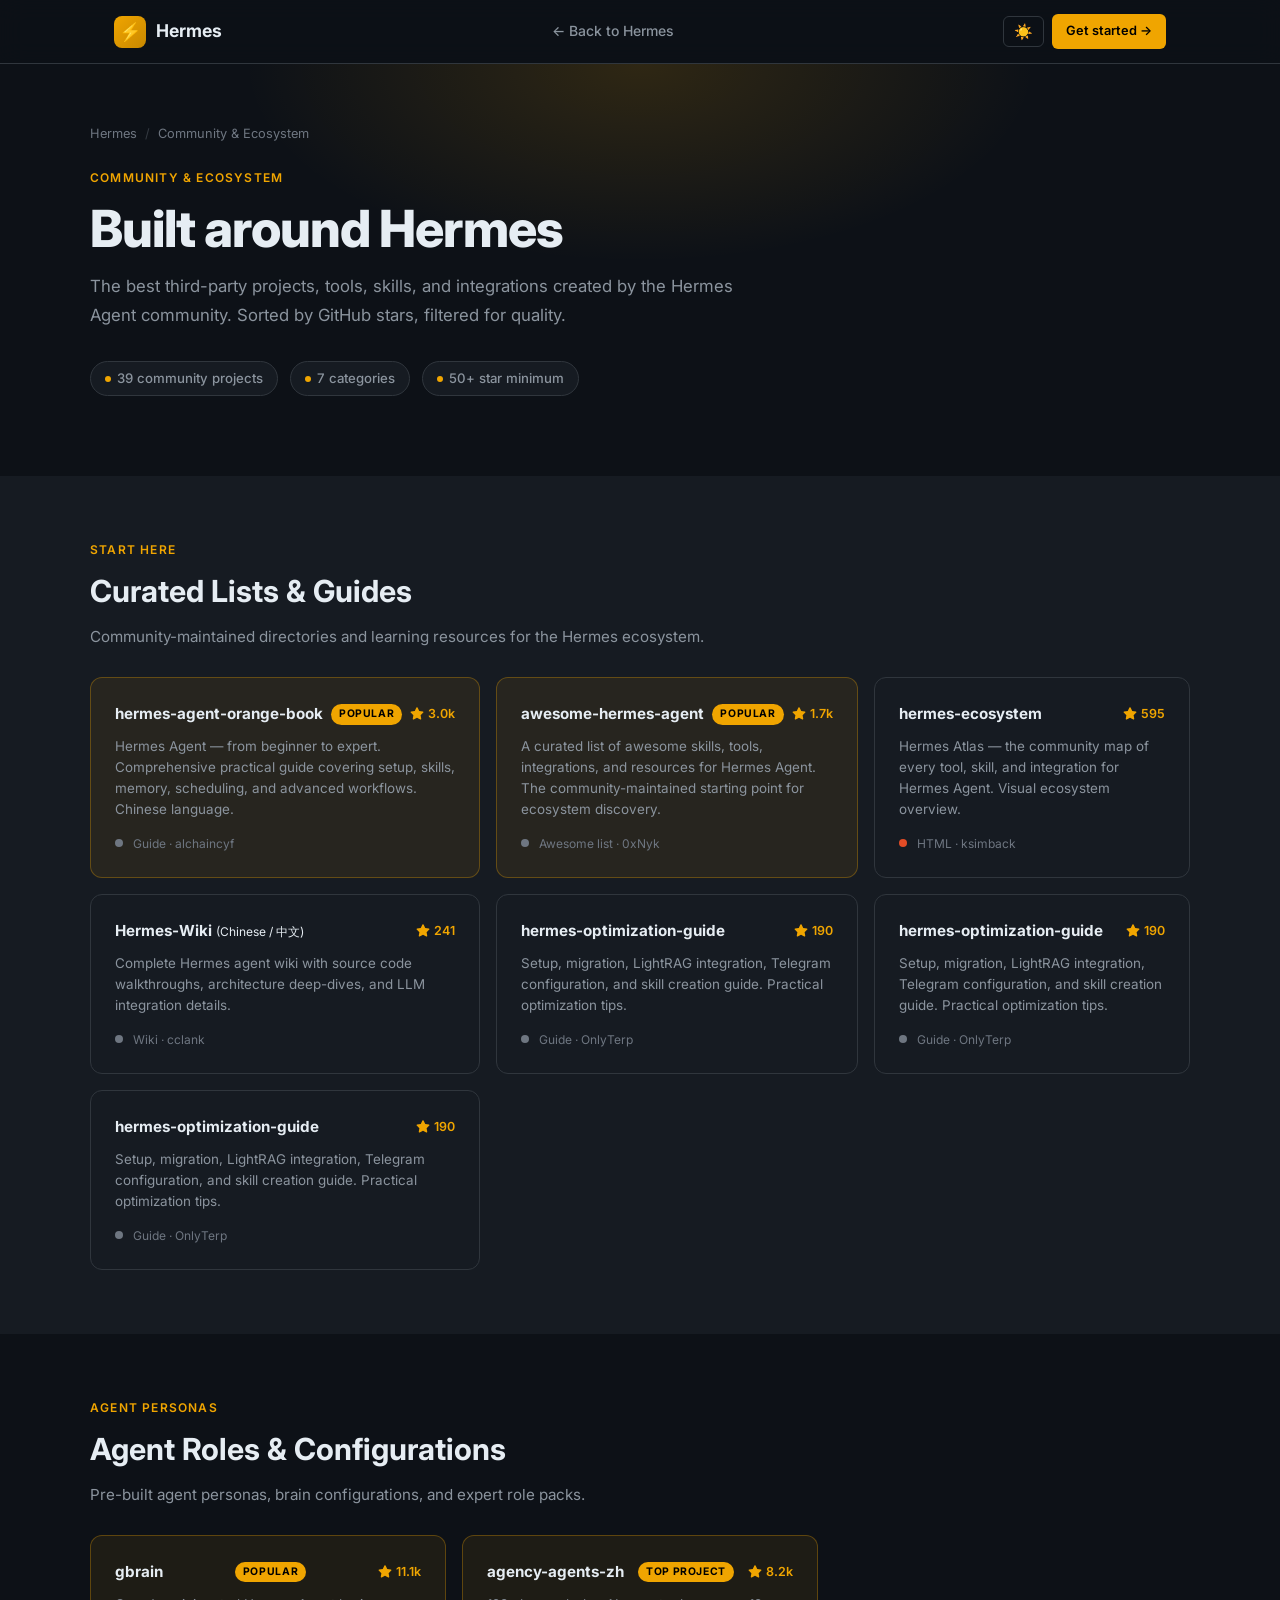
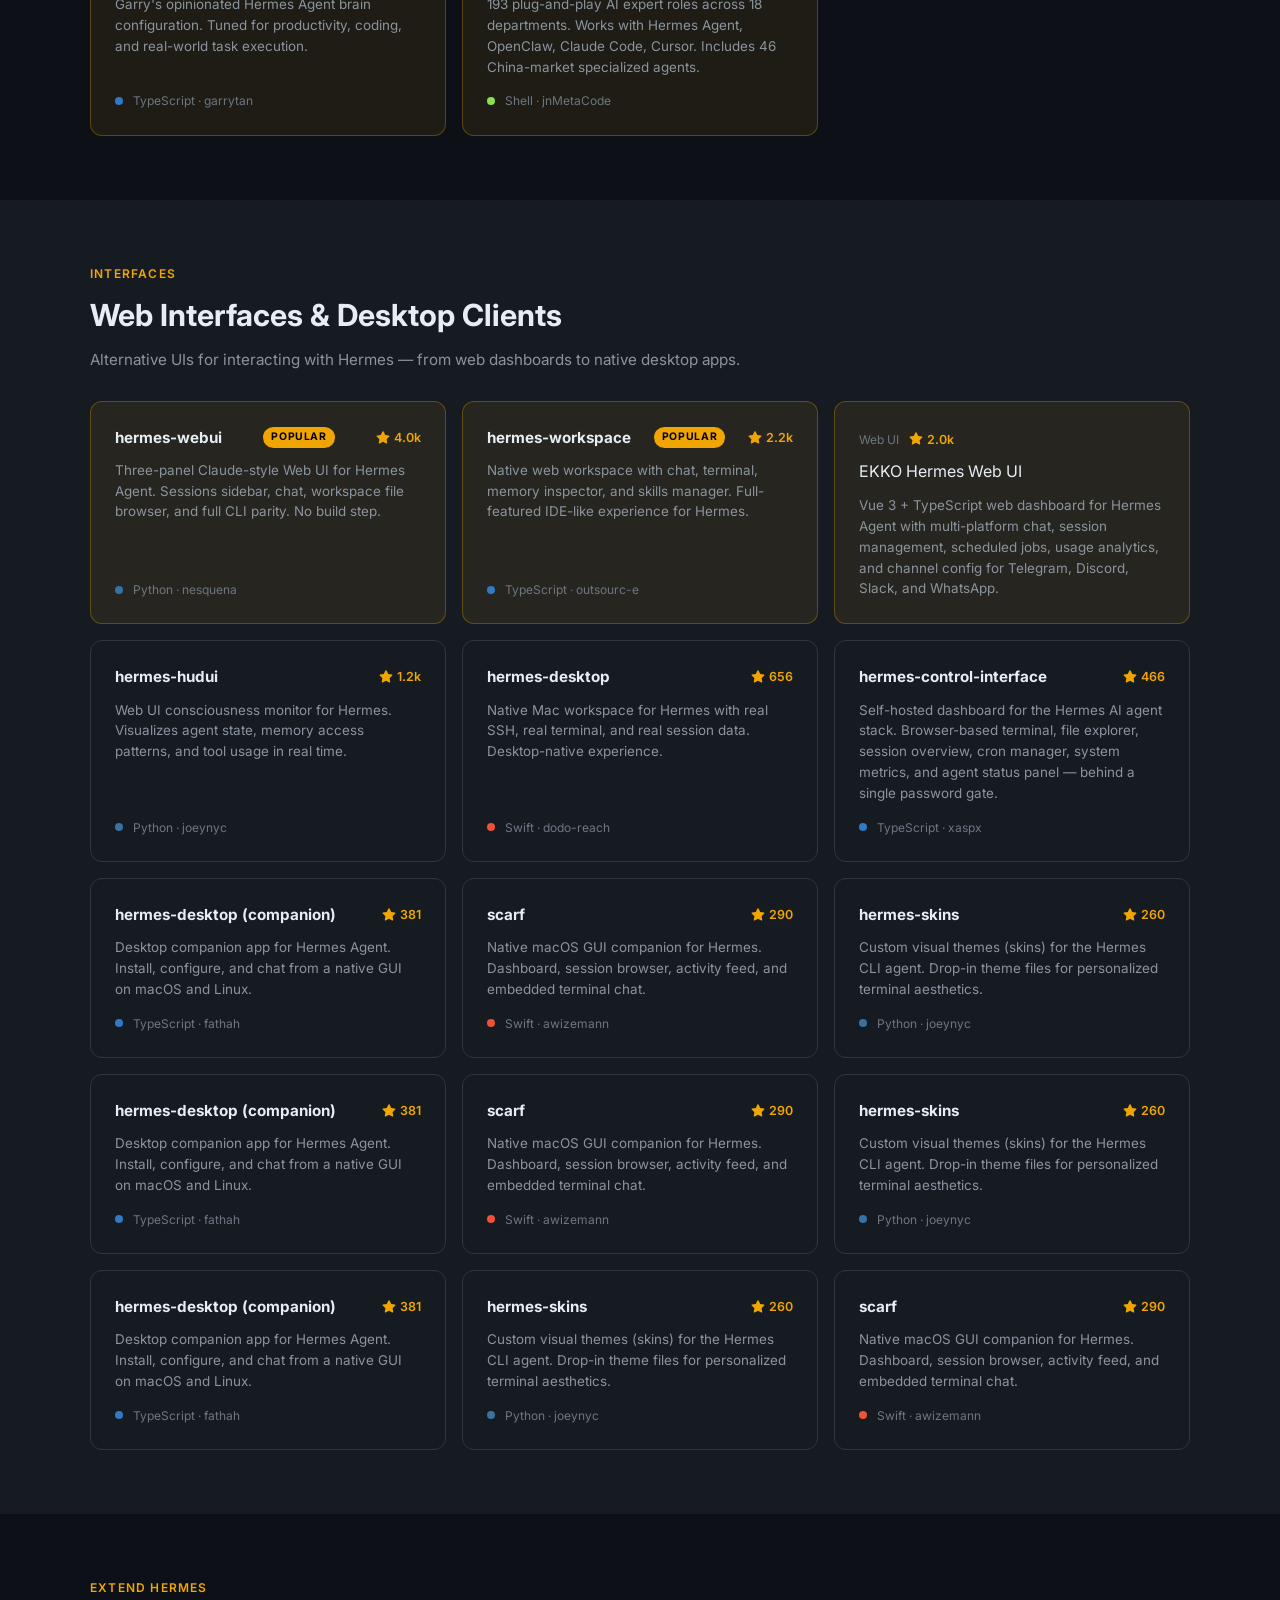
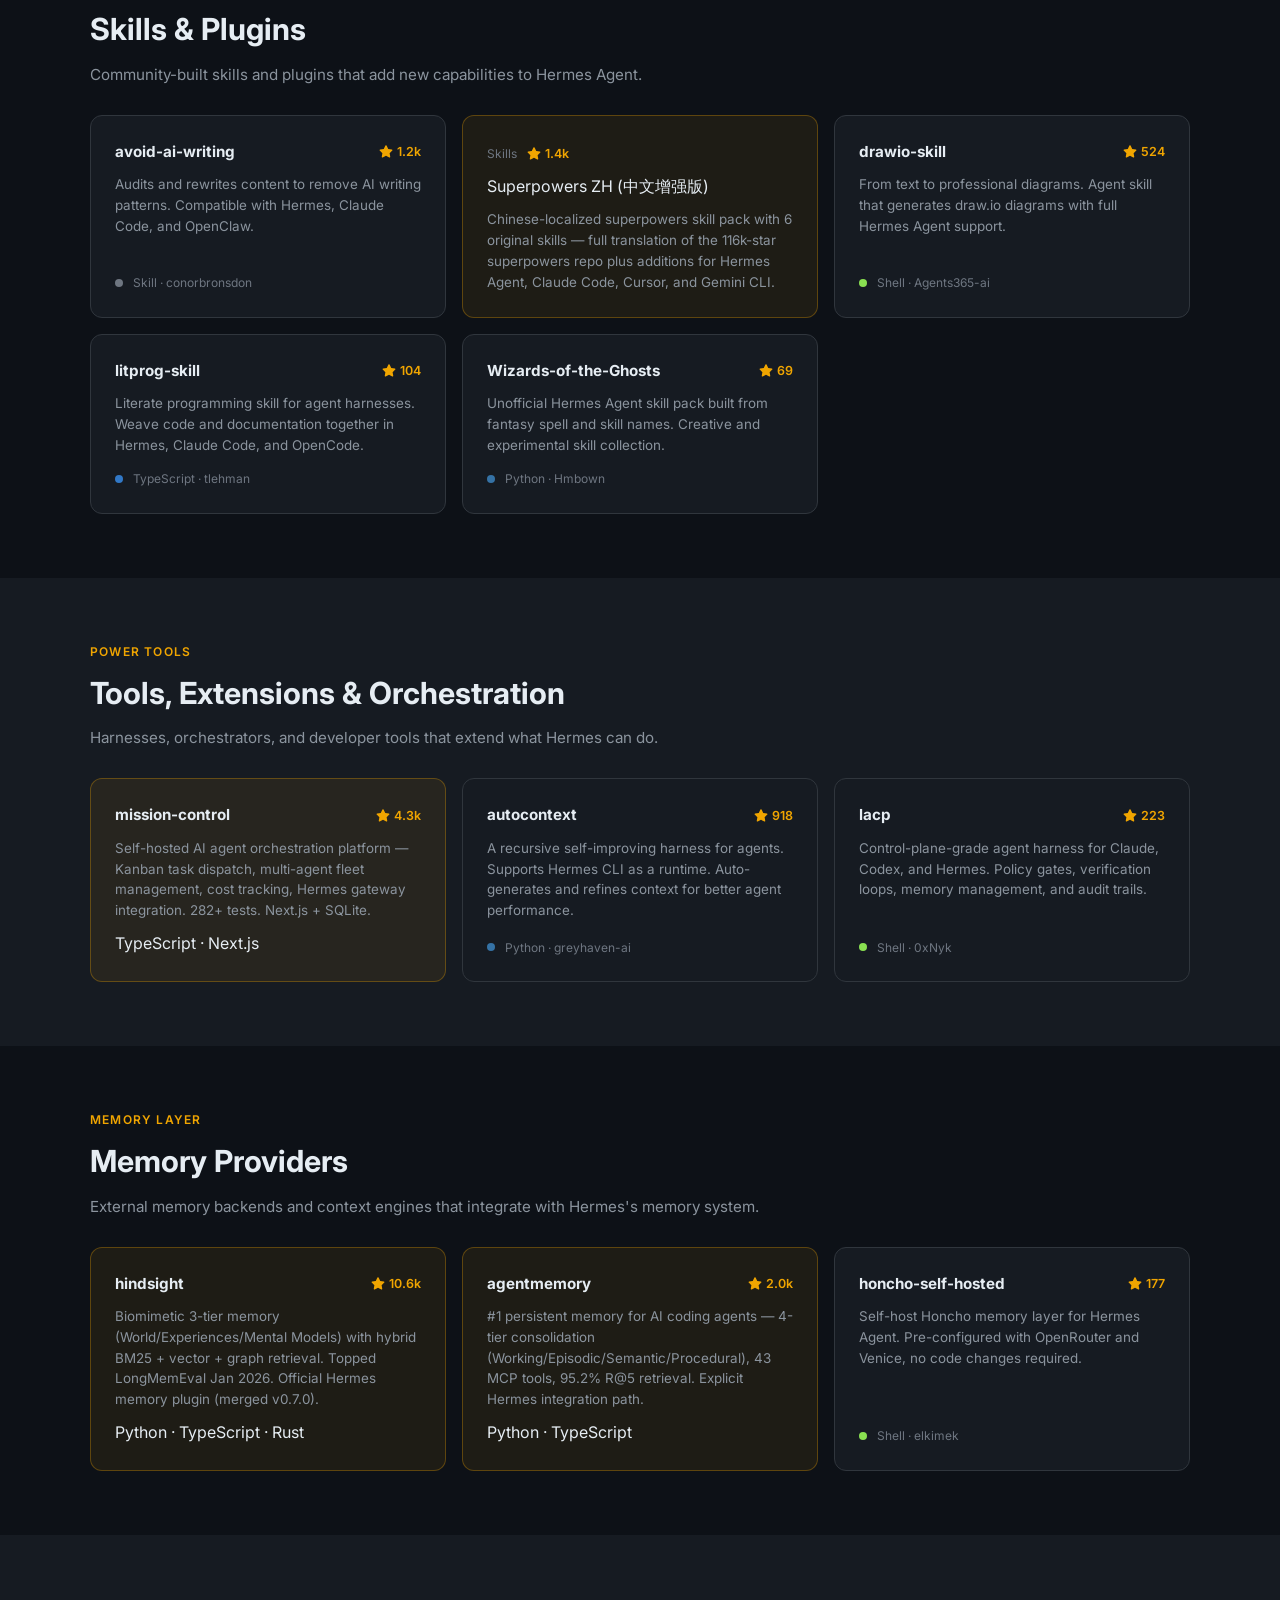
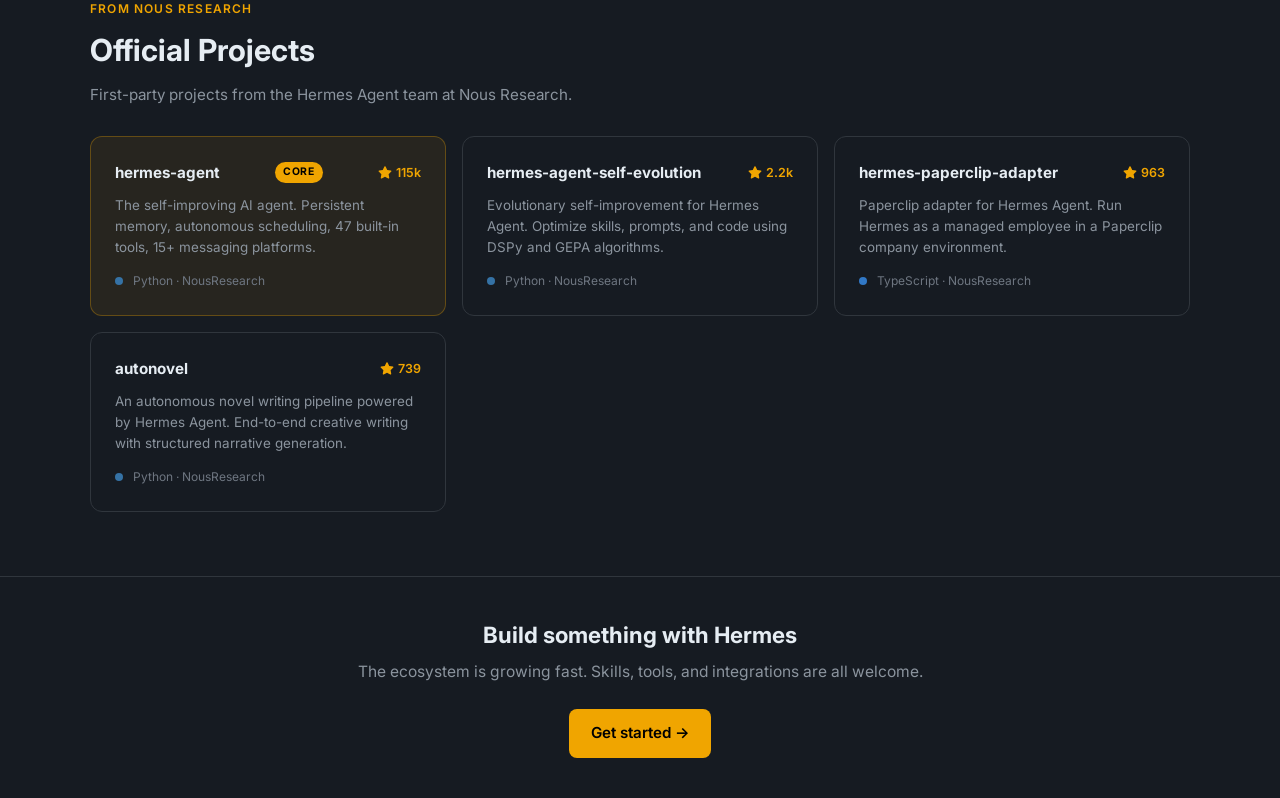
==== commit 277f76e2: "docs(community): daily star count refresh + re-sort by stars" ====
--- a/community/index.html
+++ b/community/index.html
@@ -225,7 +225,7 @@
       <p class="page-sub">The best third-party projects, tools, skills, and integrations created by the Hermes Agent community. Sorted by GitHub stars, filtered for quality.</p>
 
       <div class="stats-bar">
-        <span class="stat-pill"><span class="dot"></span>35 community projects</span>
+        <span class="stat-pill"><span class="dot"></span>39 community projects</span>
         <span class="stat-pill"><span class="dot"></span>7 categories</span>
         <span class="stat-pill"><span class="dot"></span>50+ star minimum</span>
       </div>
@@ -296,6 +296,15 @@
           <div class="project-meta"><span class="lang-dot lang-docs"></span> Guide &middot; OnlyTerp</div>
         </a>
 
+        <a href="https://github.com/OnlyTerp/hermes-optimization-guide" target="_blank" rel="noopener" class="project-card">
+          <div class="project-header">
+            <div class="project-name">hermes-optimization-guide</div>
+            <span class="project-stars"><svg viewBox="0 0 16 16"><path d="M8 .25a.75.75 0 0 1 .673.418l1.882 3.815 4.21.612a.75.75 0 0 1 .416 1.279l-3.046 2.97.719 4.192a.75.75 0 0 1-1.088.791L8 12.347l-3.766 1.98a.75.75 0 0 1-1.088-.79l.72-4.194L.818 6.374a.75.75 0 0 1 .416-1.28l4.21-.611L7.327.668A.75.75 0 0 1 8 .25z"/></svg>190</span>
+          </div>
+          <div class="project-desc">Setup, migration, LightRAG integration, Telegram configuration, and skill creation guide. Practical optimization tips.</div>
+          <div class="project-meta"><span class="lang-dot lang-docs"></span> Guide &middot; OnlyTerp</div>
+        </a>
+
       </div>
     </div>
   </div>
@@ -399,6 +408,36 @@
           </div>
           <div class="project-desc">Self-hosted dashboard for the Hermes AI agent stack. Browser-based terminal, file explorer, session overview, cron manager, system metrics, and agent status panel — behind a single password gate.</div>
           <div class="project-meta"><span class="lang-dot lang-ts"></span> TypeScript &middot; xaspx</div>
+        </a>
+
+        
+        <a href="https://github.com/fathah/hermes-desktop" target="_blank" rel="noopener" class="project-card">
+          <div class="project-header">
+            <div class="project-name">hermes-desktop (companion)</div>
+            <span class="project-stars"><svg viewBox="0 0 16 16"><path d="M8 .25a.75.75 0 0 1 .673.418l1.882 3.815 4.21.612a.75.75 0 0 1 .416 1.279l-3.046 2.97.719 4.192a.75.75 0 0 1-1.088.791L8 12.347l-3.766 1.98a.75.75 0 0 1-1.088-.79l.72-4.194L.818 6.374a.75.75 0 0 1 .416-1.28l4.21-.611L7.327.668A.75.75 0 0 1 8 .25z"/></svg>381</span>
+          </div>
+          <div class="project-desc">Desktop companion app for Hermes Agent. Install, configure, and chat from a native GUI on macOS and Linux.</div>
+          <div class="project-meta"><span class="lang-dot lang-ts"></span> TypeScript &middot; fathah</div>
+        </a>
+
+        
+        <a href="https://github.com/awizemann/scarf" target="_blank" rel="noopener" class="project-card">
+          <div class="project-header">
+            <div class="project-name">scarf</div>
+            <span class="project-stars"><svg viewBox="0 0 16 16"><path d="M8 .25a.75.75 0 0 1 .673.418l1.882 3.815 4.21.612a.75.75 0 0 1 .416 1.279l-3.046 2.97.719 4.192a.75.75 0 0 1-1.088.791L8 12.347l-3.766 1.98a.75.75 0 0 1-1.088-.79l.72-4.194L.818 6.374a.75.75 0 0 1 .416-1.28l4.21-.611L7.327.668A.75.75 0 0 1 8 .25z"/></svg>290</span>
+          </div>
+          <div class="project-desc">Native macOS GUI companion for Hermes. Dashboard, session browser, activity feed, and embedded terminal chat.</div>
+          <div class="project-meta"><span class="lang-dot lang-swift"></span> Swift &middot; awizemann</div>
+        </a>
+
+        
+        <a href="https://github.com/joeynyc/hermes-skins" target="_blank" rel="noopener" class="project-card">
+          <div class="project-header">
+            <div class="project-name">hermes-skins</div>
+            <span class="project-stars"><svg viewBox="0 0 16 16"><path d="M8 .25a.75.75 0 0 1 .673.418l1.882 3.815 4.21.612a.75.75 0 0 1 .416 1.279l-3.046 2.97.719 4.192a.75.75 0 0 1-1.088.791L8 12.347l-3.766 1.98a.75.75 0 0 1-1.088-.79l.72-4.194L.818 6.374a.75.75 0 0 1 .416-1.28l4.21-.611L7.327.668A.75.75 0 0 1 8 .25z"/></svg>260</span>
+          </div>
+          <div class="project-desc">Custom visual themes (skins) for the Hermes CLI agent. Drop-in theme files for personalized terminal aesthetics.</div>
+          <div class="project-meta"><span class="lang-dot lang-python"></span> Python &middot; joeynyc</div>
         </a>
 
         
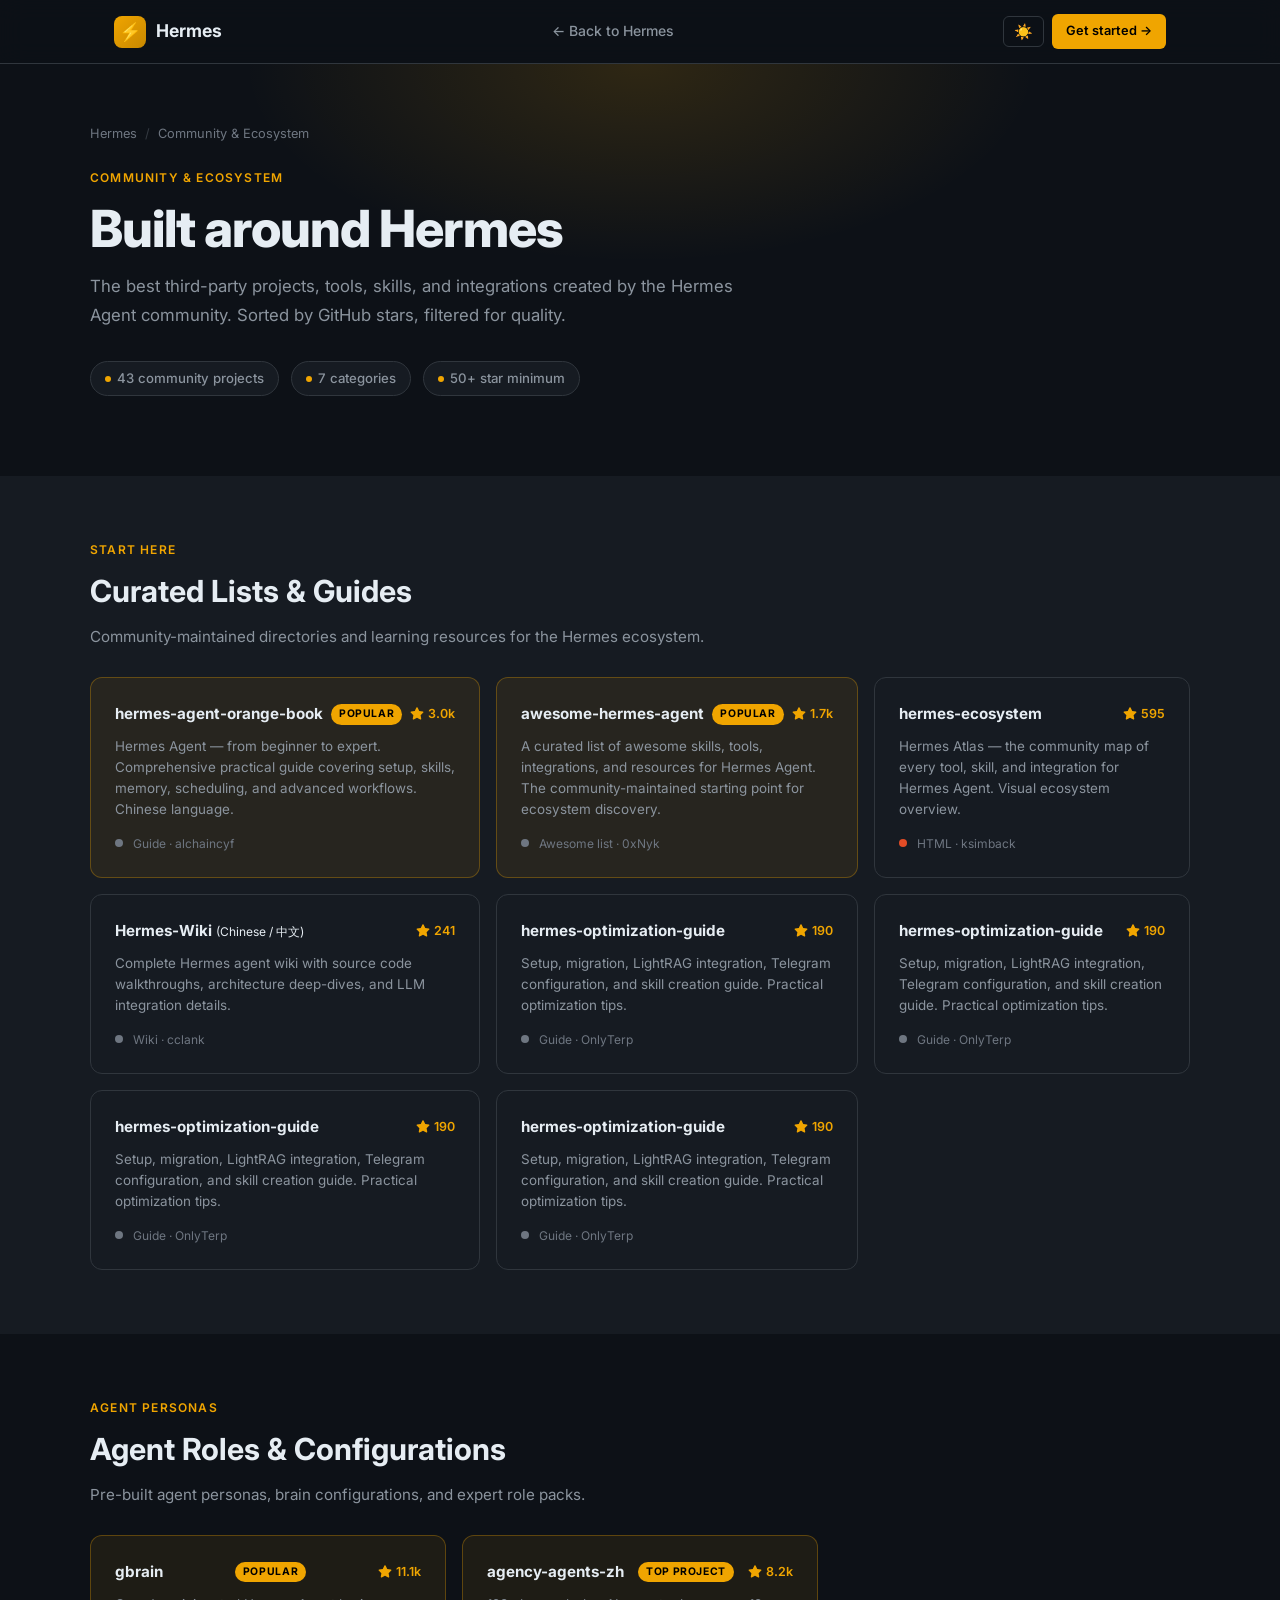
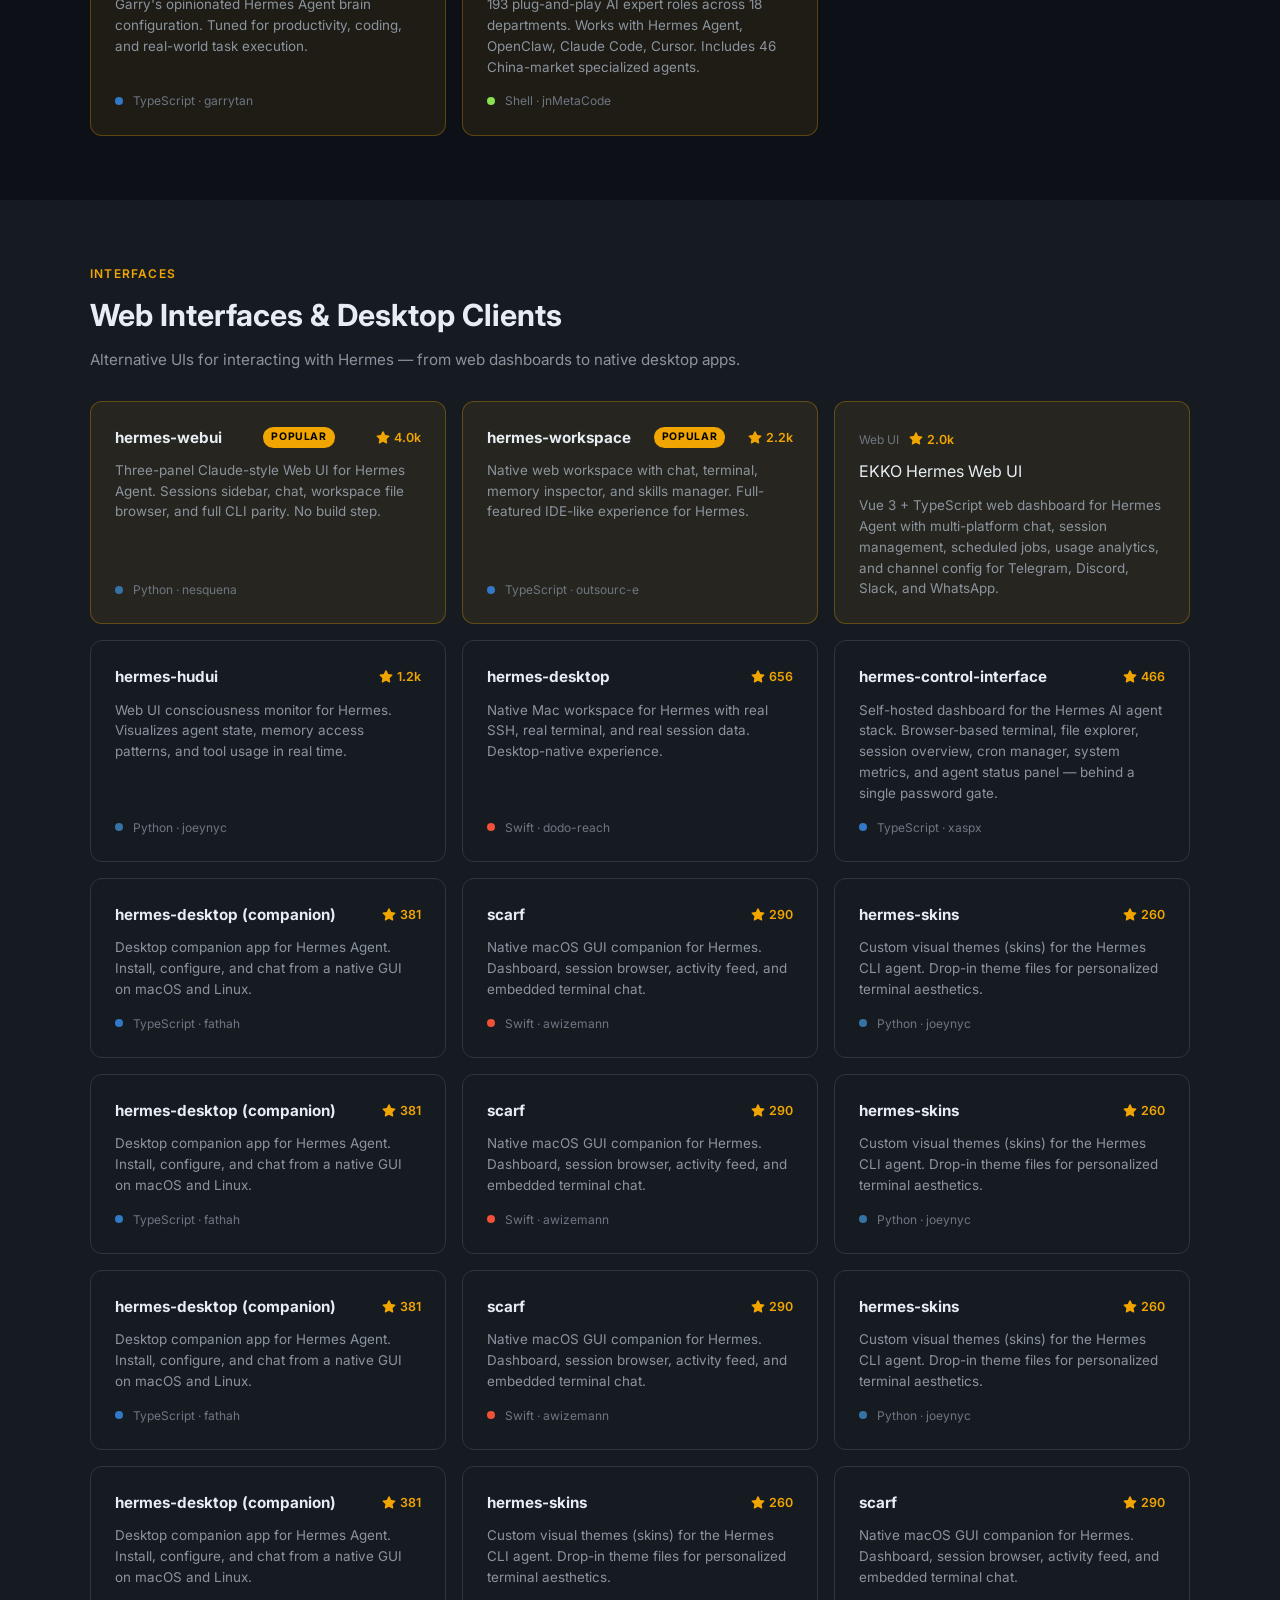
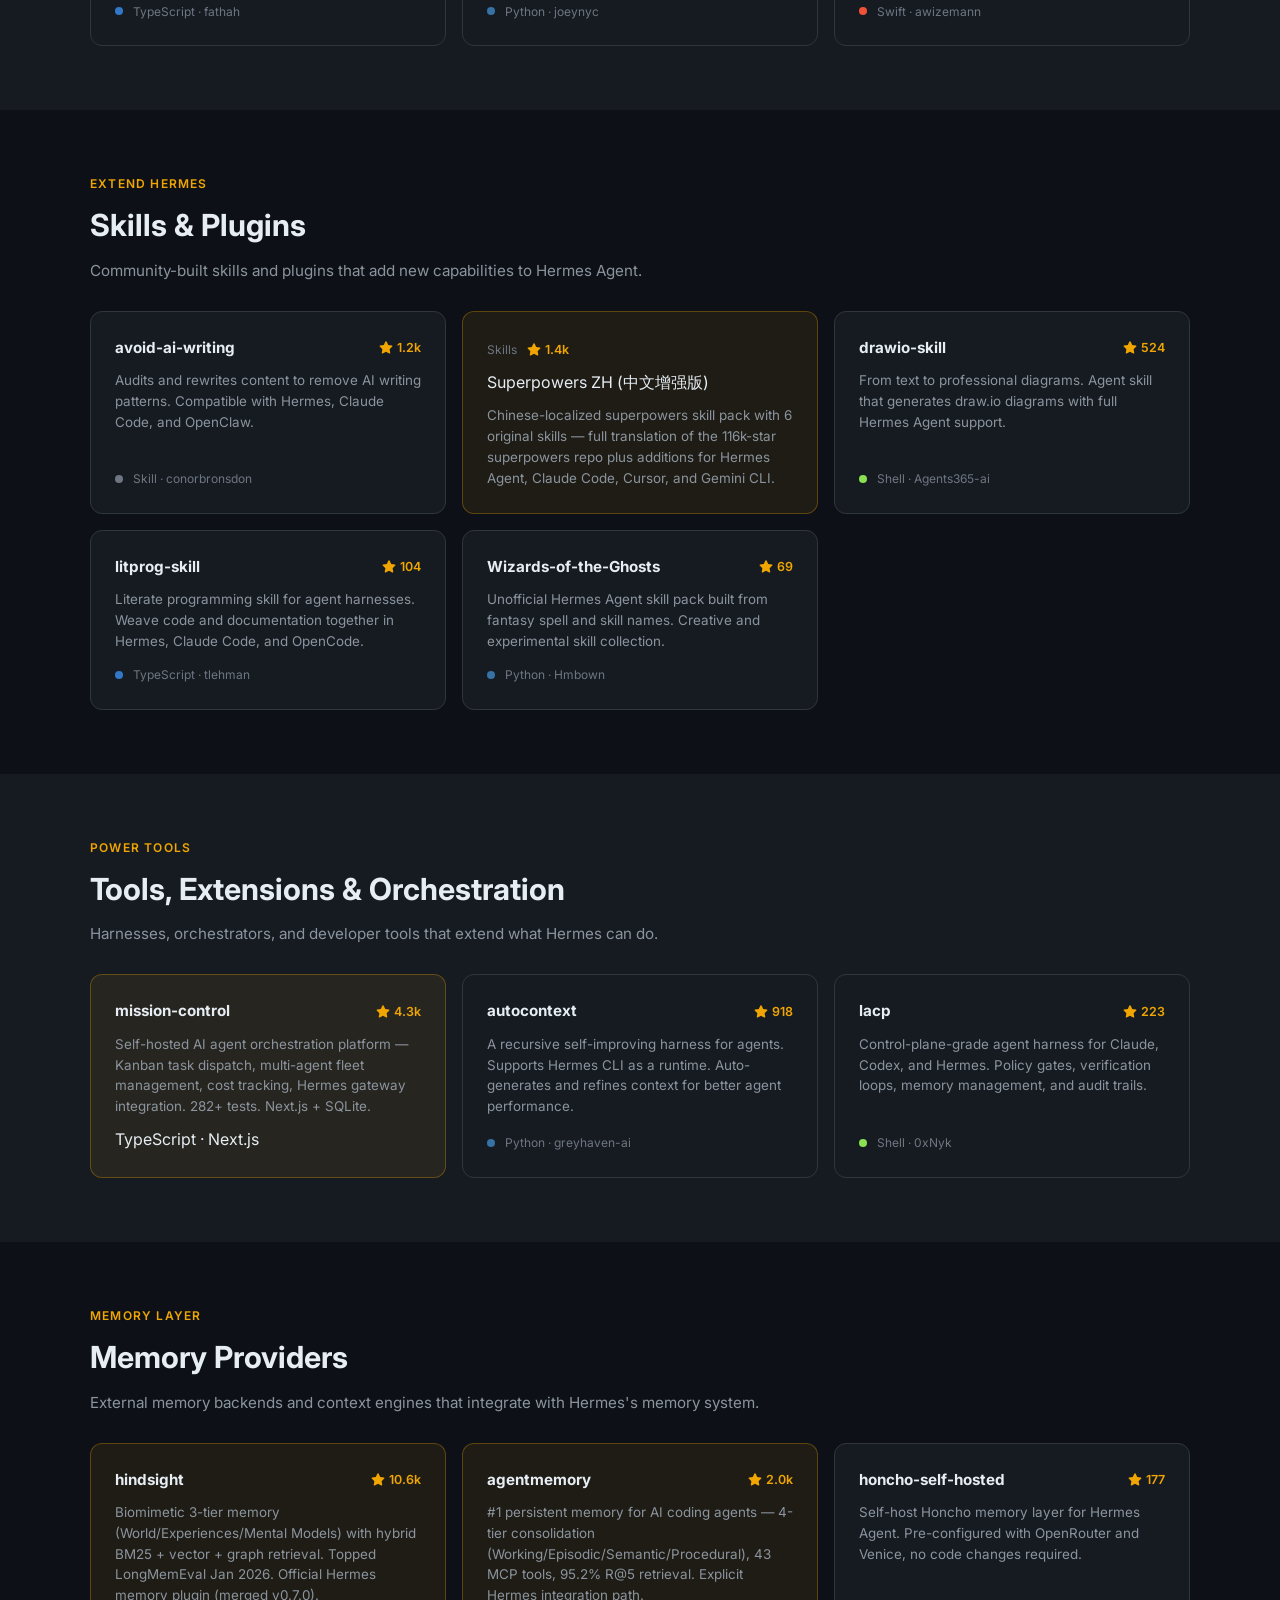
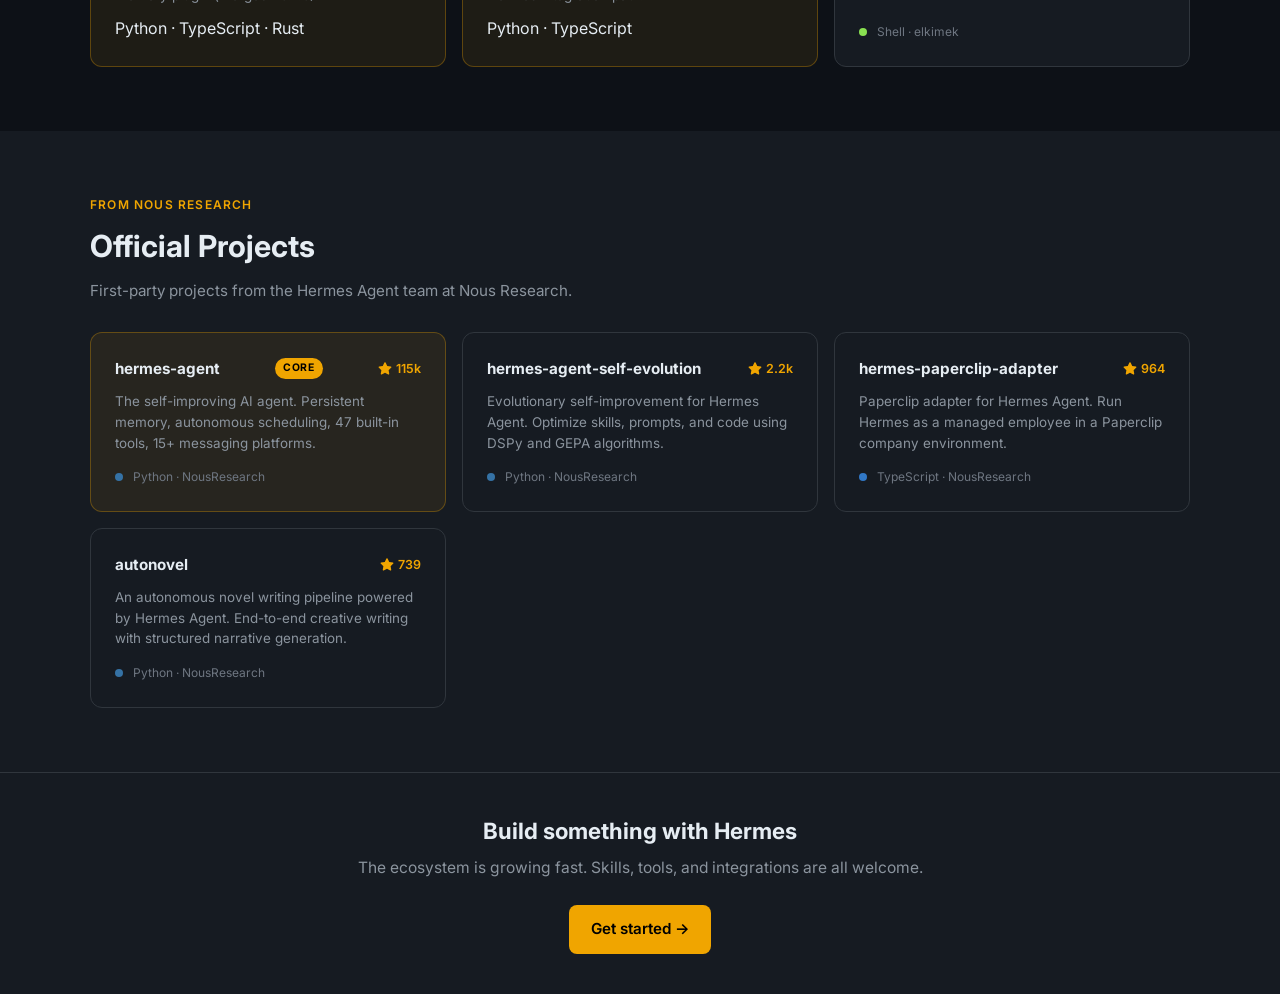
==== commit a4f7d526: "docs(community): daily star count refresh + re-sort by stars" ====
--- a/community/index.html
+++ b/community/index.html
@@ -225,7 +225,7 @@
       <p class="page-sub">The best third-party projects, tools, skills, and integrations created by the Hermes Agent community. Sorted by GitHub stars, filtered for quality.</p>
 
       <div class="stats-bar">
-        <span class="stat-pill"><span class="dot"></span>39 community projects</span>
+        <span class="stat-pill"><span class="dot"></span>43 community projects</span>
         <span class="stat-pill"><span class="dot"></span>7 categories</span>
         <span class="stat-pill"><span class="dot"></span>50+ star minimum</span>
       </div>
@@ -305,6 +305,15 @@
           <div class="project-meta"><span class="lang-dot lang-docs"></span> Guide &middot; OnlyTerp</div>
         </a>
 
+        <a href="https://github.com/OnlyTerp/hermes-optimization-guide" target="_blank" rel="noopener" class="project-card">
+          <div class="project-header">
+            <div class="project-name">hermes-optimization-guide</div>
+            <span class="project-stars"><svg viewBox="0 0 16 16"><path d="M8 .25a.75.75 0 0 1 .673.418l1.882 3.815 4.21.612a.75.75 0 0 1 .416 1.279l-3.046 2.97.719 4.192a.75.75 0 0 1-1.088.791L8 12.347l-3.766 1.98a.75.75 0 0 1-1.088-.79l.72-4.194L.818 6.374a.75.75 0 0 1 .416-1.28l4.21-.611L7.327.668A.75.75 0 0 1 8 .25z"/></svg>190</span>
+          </div>
+          <div class="project-desc">Setup, migration, LightRAG integration, Telegram configuration, and skill creation guide. Practical optimization tips.</div>
+          <div class="project-meta"><span class="lang-dot lang-docs"></span> Guide &middot; OnlyTerp</div>
+        </a>
+
       </div>
     </div>
   </div>
@@ -481,6 +490,36 @@
         </a>
 
         
+        <a href="https://github.com/awizemann/scarf" target="_blank" rel="noopener" class="project-card">
+          <div class="project-header">
+            <div class="project-name">scarf</div>
+            <span class="project-stars"><svg viewBox="0 0 16 16"><path d="M8 .25a.75.75 0 0 1 .673.418l1.882 3.815 4.21.612a.75.75 0 0 1 .416 1.279l-3.046 2.97.719 4.192a.75.75 0 0 1-1.088.791L8 12.347l-3.766 1.98a.75.75 0 0 1-1.088-.79l.72-4.194L.818 6.374a.75.75 0 0 1 .416-1.28l4.21-.611L7.327.668A.75.75 0 0 1 8 .25z"/></svg>290</span>
+          </div>
+          <div class="project-desc">Native macOS GUI companion for Hermes. Dashboard, session browser, activity feed, and embedded terminal chat.</div>
+          <div class="project-meta"><span class="lang-dot lang-swift"></span> Swift &middot; awizemann</div>
+        </a>
+
+        
+        <a href="https://github.com/joeynyc/hermes-skins" target="_blank" rel="noopener" class="project-card">
+          <div class="project-header">
+            <div class="project-name">hermes-skins</div>
+            <span class="project-stars"><svg viewBox="0 0 16 16"><path d="M8 .25a.75.75 0 0 1 .673.418l1.882 3.815 4.21.612a.75.75 0 0 1 .416 1.279l-3.046 2.97.719 4.192a.75.75 0 0 1-1.088.791L8 12.347l-3.766 1.98a.75.75 0 0 1-1.088-.79l.72-4.194L.818 6.374a.75.75 0 0 1 .416-1.28l4.21-.611L7.327.668A.75.75 0 0 1 8 .25z"/></svg>260</span>
+          </div>
+          <div class="project-desc">Custom visual themes (skins) for the Hermes CLI agent. Drop-in theme files for personalized terminal aesthetics.</div>
+          <div class="project-meta"><span class="lang-dot lang-python"></span> Python &middot; joeynyc</div>
+        </a>
+
+        
+        <a href="https://github.com/fathah/hermes-desktop" target="_blank" rel="noopener" class="project-card">
+          <div class="project-header">
+            <div class="project-name">hermes-desktop (companion)</div>
+            <span class="project-stars"><svg viewBox="0 0 16 16"><path d="M8 .25a.75.75 0 0 1 .673.418l1.882 3.815 4.21.612a.75.75 0 0 1 .416 1.279l-3.046 2.97.719 4.192a.75.75 0 0 1-1.088.791L8 12.347l-3.766 1.98a.75.75 0 0 1-1.088-.79l.72-4.194L.818 6.374a.75.75 0 0 1 .416-1.28l4.21-.611L7.327.668A.75.75 0 0 1 8 .25z"/></svg>381</span>
+          </div>
+          <div class="project-desc">Desktop companion app for Hermes Agent. Install, configure, and chat from a native GUI on macOS and Linux.</div>
+          <div class="project-meta"><span class="lang-dot lang-ts"></span> TypeScript &middot; fathah</div>
+        </a>
+
+        
         <a href="https://github.com/joeynyc/hermes-skins" target="_blank" rel="noopener" class="project-card">
           <div class="project-header">
             <div class="project-name">hermes-skins</div>
@@ -669,7 +708,7 @@
         <a href="https://github.com/NousResearch/hermes-paperclip-adapter" target="_blank" rel="noopener" class="project-card">
           <div class="project-header">
             <div class="project-name">hermes-paperclip-adapter</div>
-            <span class="project-stars"><svg viewBox="0 0 16 16"><path d="M8 .25a.75.75 0 0 1 .673.418l1.882 3.815 4.21.612a.75.75 0 0 1 .416 1.279l-3.046 2.97.719 4.192a.75.75 0 0 1-1.088.791L8 12.347l-3.766 1.98a.75.75 0 0 1-1.088-.79l.72-4.194L.818 6.374a.75.75 0 0 1 .416-1.28l4.21-.611L7.327.668A.75.75 0 0 1 8 .25z"/></svg>963</span>
+            <span class="project-stars"><svg viewBox="0 0 16 16"><path d="M8 .25a.75.75 0 0 1 .673.418l1.882 3.815 4.21.612a.75.75 0 0 1 .416 1.279l-3.046 2.97.719 4.192a.75.75 0 0 1-1.088.791L8 12.347l-3.766 1.98a.75.75 0 0 1-1.088-.79l.72-4.194L.818 6.374a.75.75 0 0 1 .416-1.28l4.21-.611L7.327.668A.75.75 0 0 1 8 .25z"/></svg>964</span>
           </div>
           <div class="project-desc">Paperclip adapter for Hermes Agent. Run Hermes as a managed employee in a Paperclip company environment.</div>
           <div class="project-meta"><span class="lang-dot lang-ts"></span> TypeScript &middot; NousResearch</div>
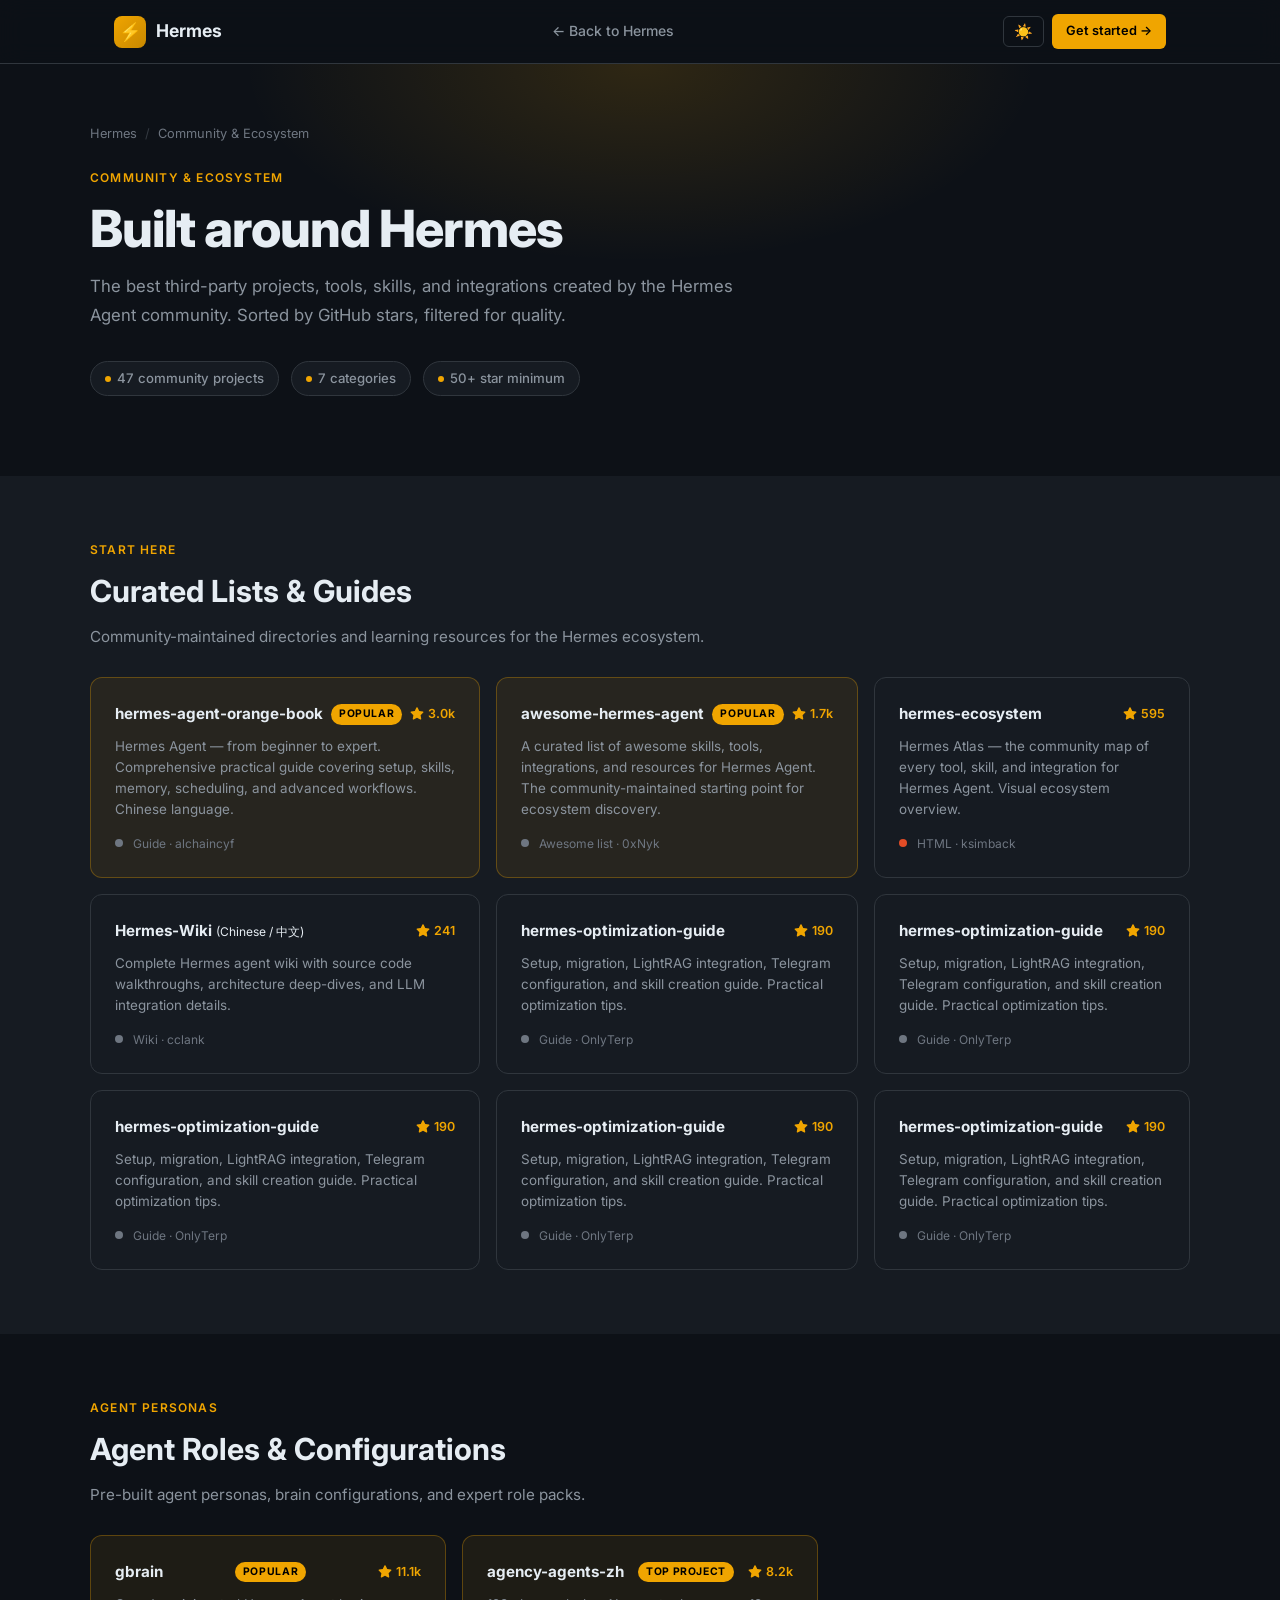
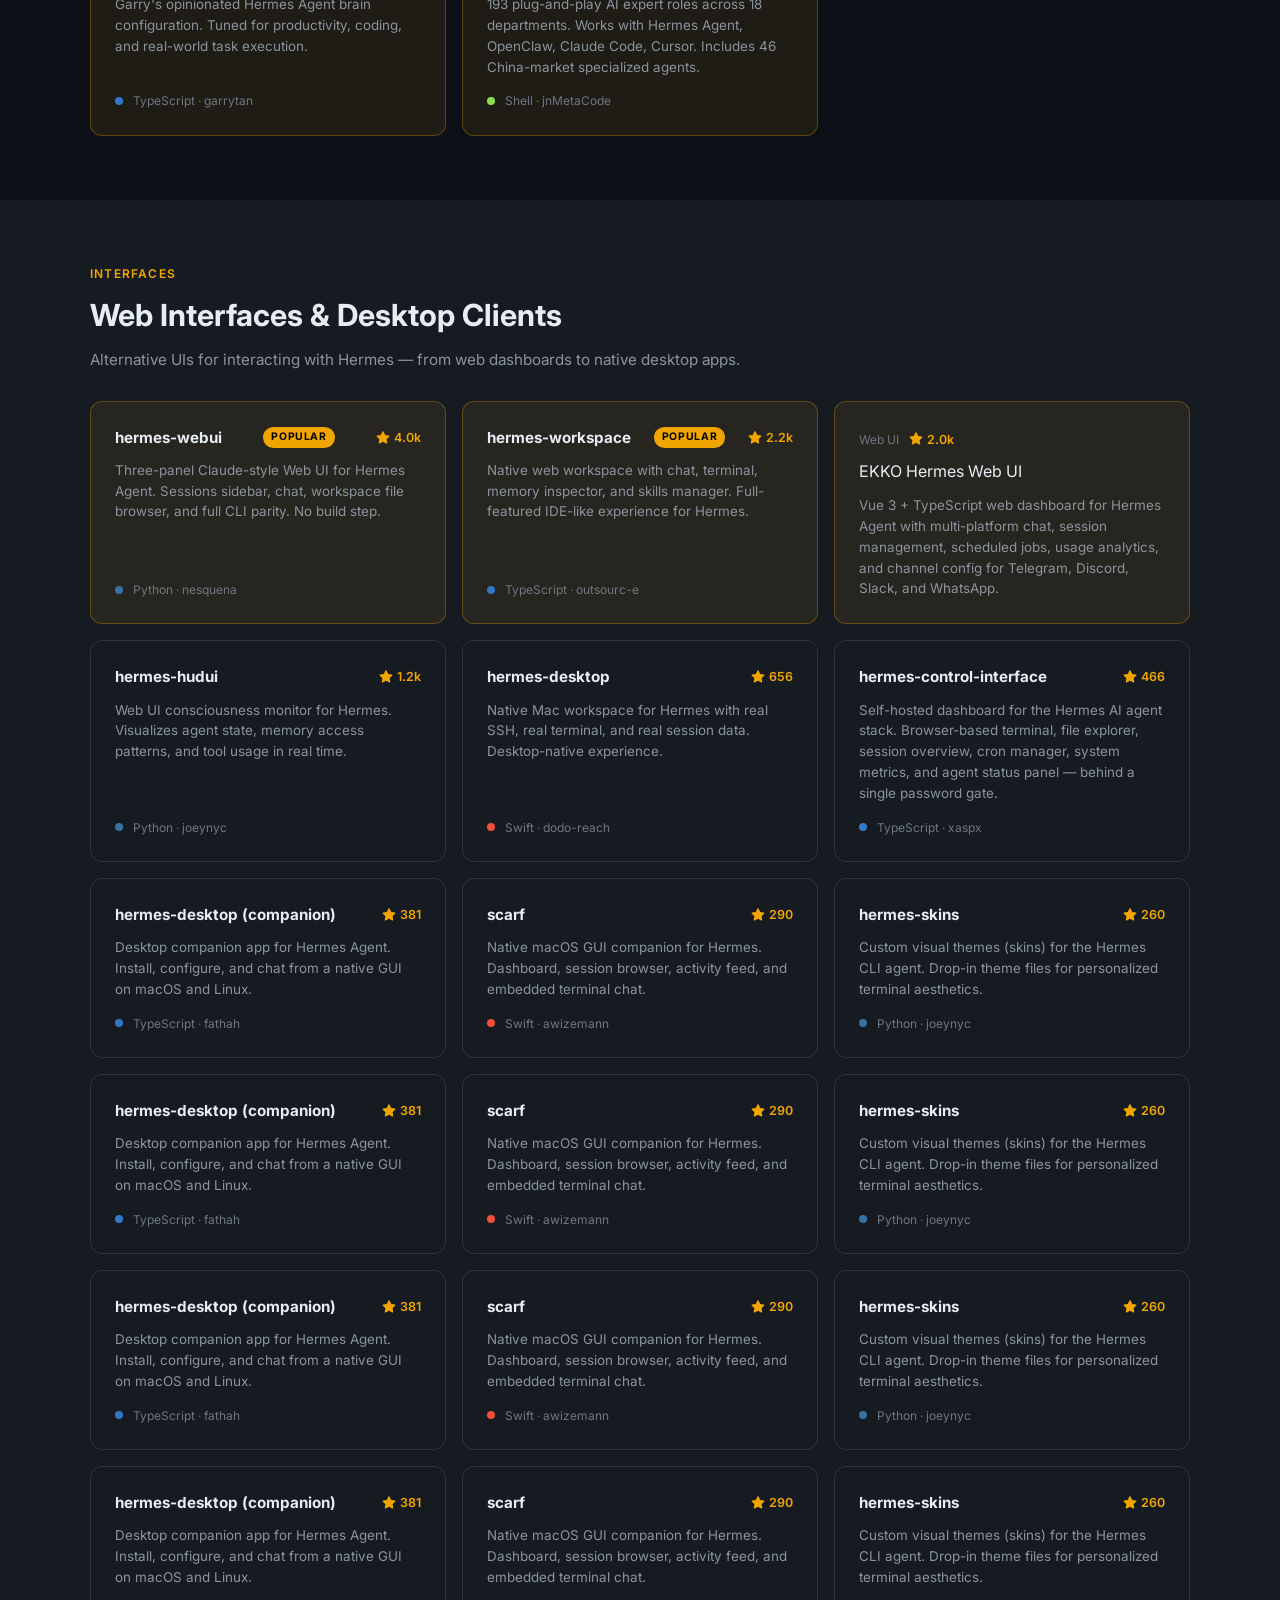
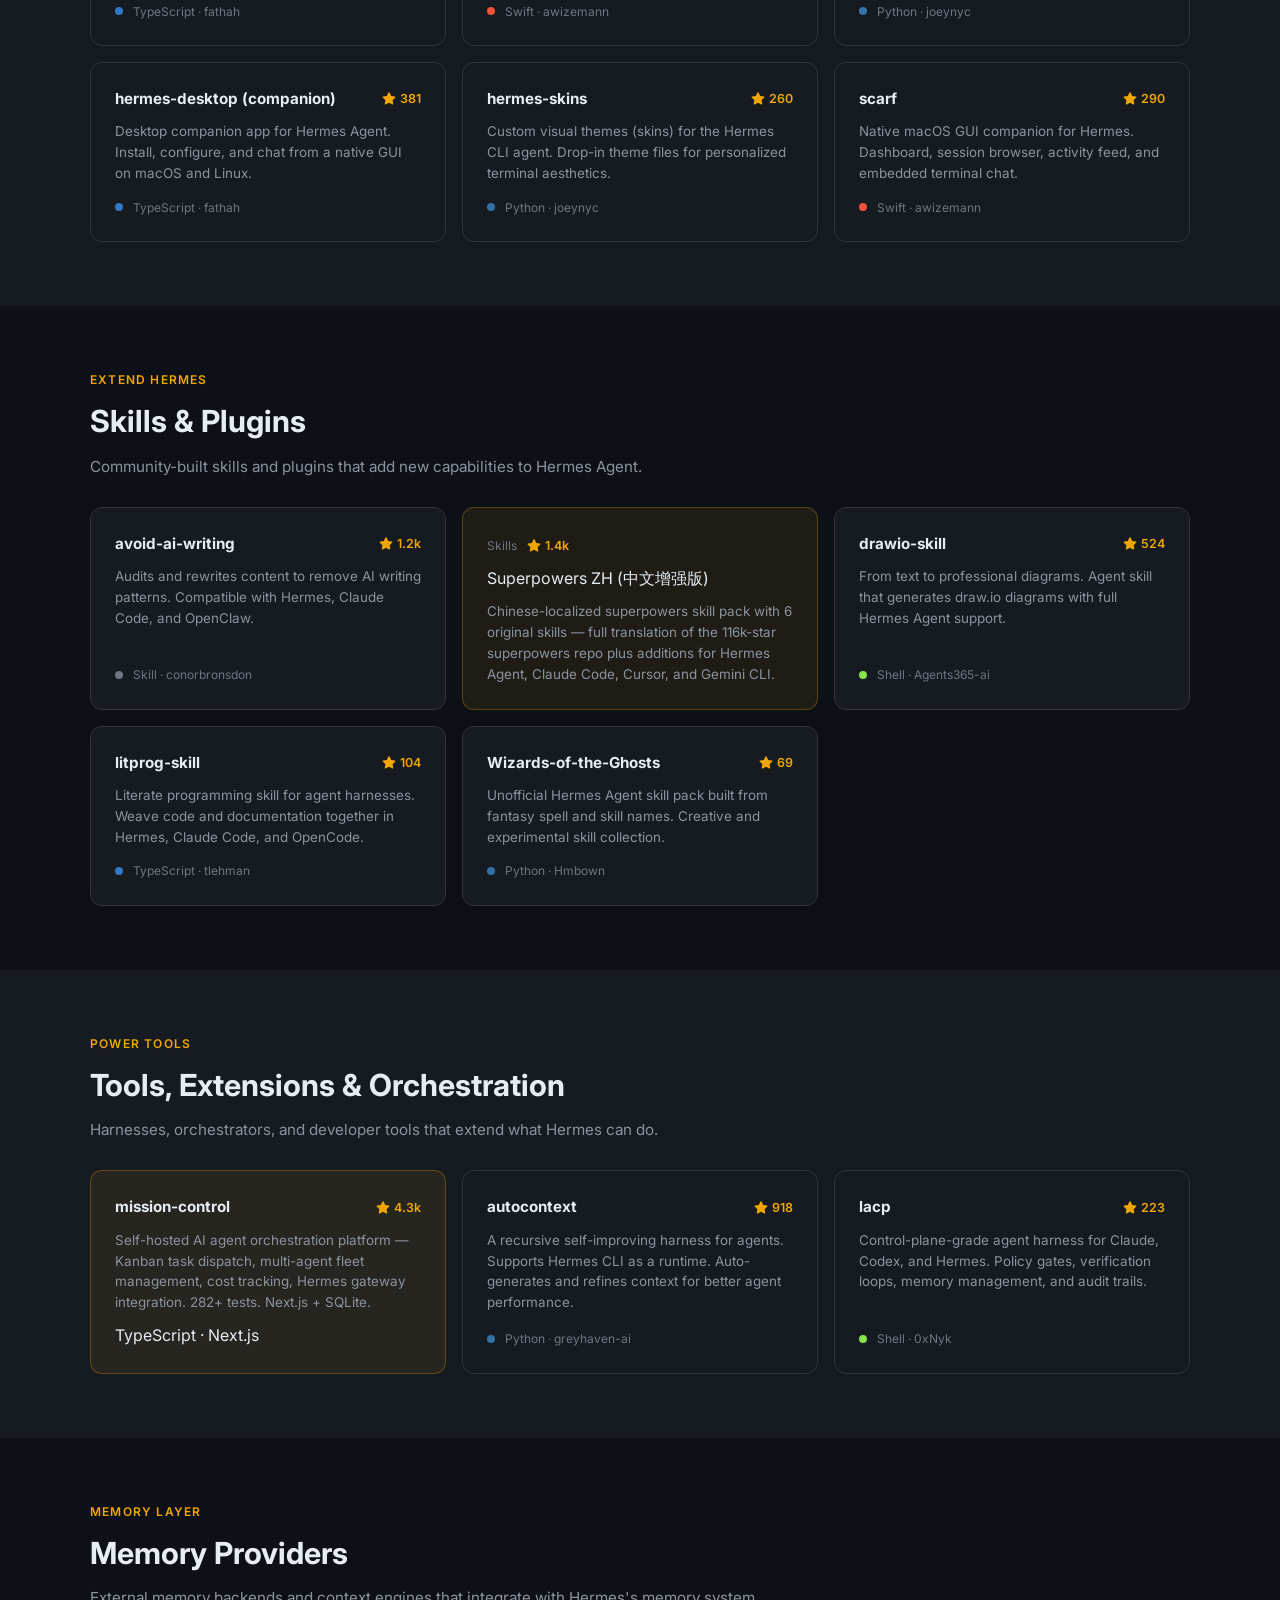
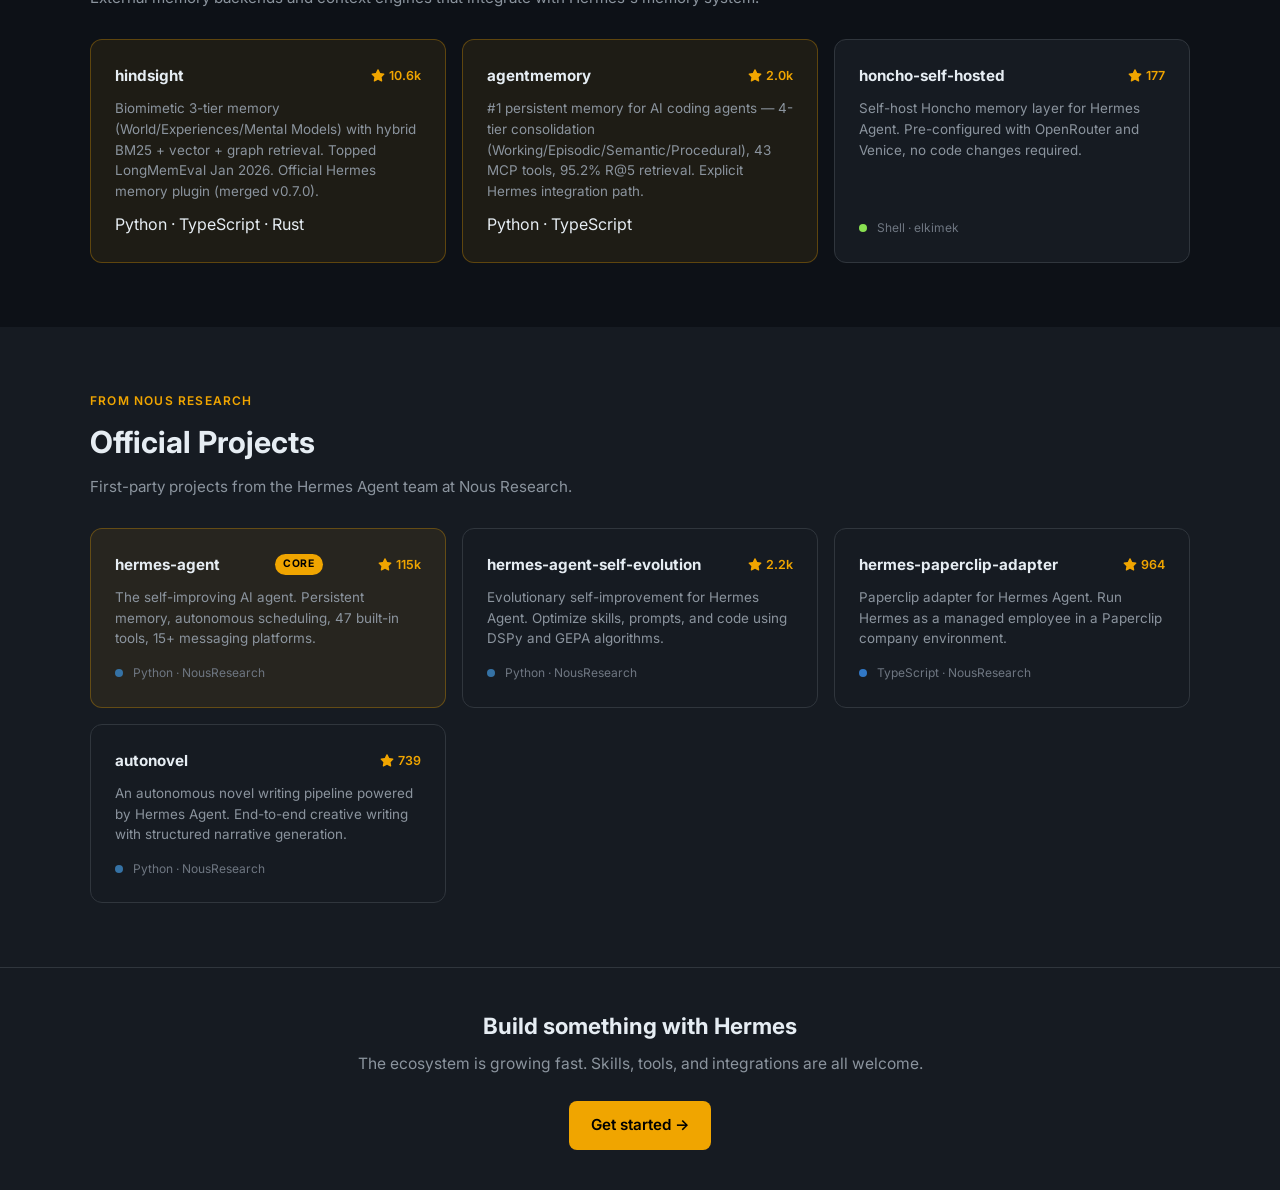
==== commit 3dc55e58: "docs(community): daily star count refresh + re-sort by stars" ====
--- a/community/index.html
+++ b/community/index.html
@@ -225,7 +225,7 @@
       <p class="page-sub">The best third-party projects, tools, skills, and integrations created by the Hermes Agent community. Sorted by GitHub stars, filtered for quality.</p>
 
       <div class="stats-bar">
-        <span class="stat-pill"><span class="dot"></span>43 community projects</span>
+        <span class="stat-pill"><span class="dot"></span>47 community projects</span>
         <span class="stat-pill"><span class="dot"></span>7 categories</span>
         <span class="stat-pill"><span class="dot"></span>50+ star minimum</span>
       </div>
@@ -314,6 +314,15 @@
           <div class="project-meta"><span class="lang-dot lang-docs"></span> Guide &middot; OnlyTerp</div>
         </a>
 
+        <a href="https://github.com/OnlyTerp/hermes-optimization-guide" target="_blank" rel="noopener" class="project-card">
+          <div class="project-header">
+            <div class="project-name">hermes-optimization-guide</div>
+            <span class="project-stars"><svg viewBox="0 0 16 16"><path d="M8 .25a.75.75 0 0 1 .673.418l1.882 3.815 4.21.612a.75.75 0 0 1 .416 1.279l-3.046 2.97.719 4.192a.75.75 0 0 1-1.088.791L8 12.347l-3.766 1.98a.75.75 0 0 1-1.088-.79l.72-4.194L.818 6.374a.75.75 0 0 1 .416-1.28l4.21-.611L7.327.668A.75.75 0 0 1 8 .25z"/></svg>190</span>
+          </div>
+          <div class="project-desc">Setup, migration, LightRAG integration, Telegram configuration, and skill creation guide. Practical optimization tips.</div>
+          <div class="project-meta"><span class="lang-dot lang-docs"></span> Guide &middot; OnlyTerp</div>
+        </a>
+
       </div>
     </div>
   </div>
@@ -417,6 +426,36 @@
           </div>
           <div class="project-desc">Self-hosted dashboard for the Hermes AI agent stack. Browser-based terminal, file explorer, session overview, cron manager, system metrics, and agent status panel — behind a single password gate.</div>
           <div class="project-meta"><span class="lang-dot lang-ts"></span> TypeScript &middot; xaspx</div>
+        </a>
+
+        
+        <a href="https://github.com/fathah/hermes-desktop" target="_blank" rel="noopener" class="project-card">
+          <div class="project-header">
+            <div class="project-name">hermes-desktop (companion)</div>
+            <span class="project-stars"><svg viewBox="0 0 16 16"><path d="M8 .25a.75.75 0 0 1 .673.418l1.882 3.815 4.21.612a.75.75 0 0 1 .416 1.279l-3.046 2.97.719 4.192a.75.75 0 0 1-1.088.791L8 12.347l-3.766 1.98a.75.75 0 0 1-1.088-.79l.72-4.194L.818 6.374a.75.75 0 0 1 .416-1.28l4.21-.611L7.327.668A.75.75 0 0 1 8 .25z"/></svg>381</span>
+          </div>
+          <div class="project-desc">Desktop companion app for Hermes Agent. Install, configure, and chat from a native GUI on macOS and Linux.</div>
+          <div class="project-meta"><span class="lang-dot lang-ts"></span> TypeScript &middot; fathah</div>
+        </a>
+
+        
+        <a href="https://github.com/awizemann/scarf" target="_blank" rel="noopener" class="project-card">
+          <div class="project-header">
+            <div class="project-name">scarf</div>
+            <span class="project-stars"><svg viewBox="0 0 16 16"><path d="M8 .25a.75.75 0 0 1 .673.418l1.882 3.815 4.21.612a.75.75 0 0 1 .416 1.279l-3.046 2.97.719 4.192a.75.75 0 0 1-1.088.791L8 12.347l-3.766 1.98a.75.75 0 0 1-1.088-.79l.72-4.194L.818 6.374a.75.75 0 0 1 .416-1.28l4.21-.611L7.327.668A.75.75 0 0 1 8 .25z"/></svg>290</span>
+          </div>
+          <div class="project-desc">Native macOS GUI companion for Hermes. Dashboard, session browser, activity feed, and embedded terminal chat.</div>
+          <div class="project-meta"><span class="lang-dot lang-swift"></span> Swift &middot; awizemann</div>
+        </a>
+
+        
+        <a href="https://github.com/joeynyc/hermes-skins" target="_blank" rel="noopener" class="project-card">
+          <div class="project-header">
+            <div class="project-name">hermes-skins</div>
+            <span class="project-stars"><svg viewBox="0 0 16 16"><path d="M8 .25a.75.75 0 0 1 .673.418l1.882 3.815 4.21.612a.75.75 0 0 1 .416 1.279l-3.046 2.97.719 4.192a.75.75 0 0 1-1.088.791L8 12.347l-3.766 1.98a.75.75 0 0 1-1.088-.79l.72-4.194L.818 6.374a.75.75 0 0 1 .416-1.28l4.21-.611L7.327.668A.75.75 0 0 1 8 .25z"/></svg>260</span>
+          </div>
+          <div class="project-desc">Custom visual themes (skins) for the Hermes CLI agent. Drop-in theme files for personalized terminal aesthetics.</div>
+          <div class="project-meta"><span class="lang-dot lang-python"></span> Python &middot; joeynyc</div>
         </a>
 
         
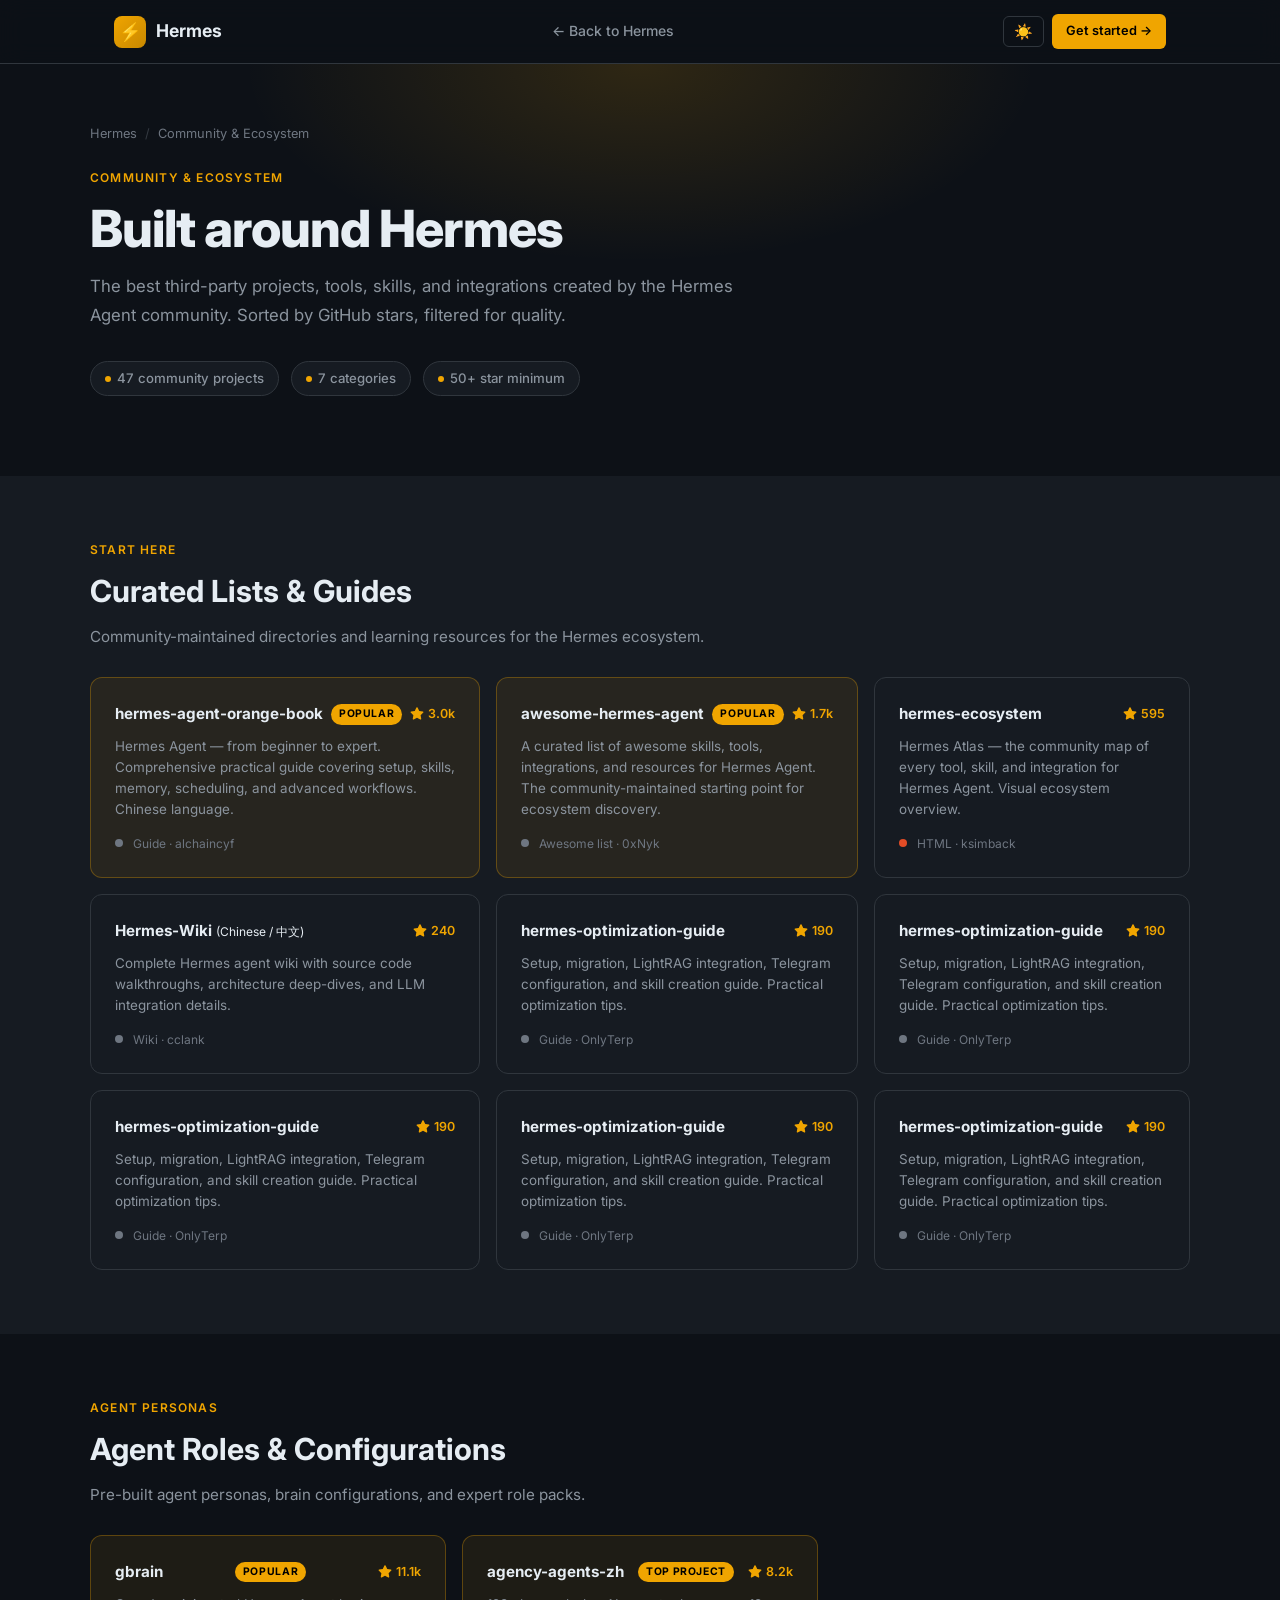
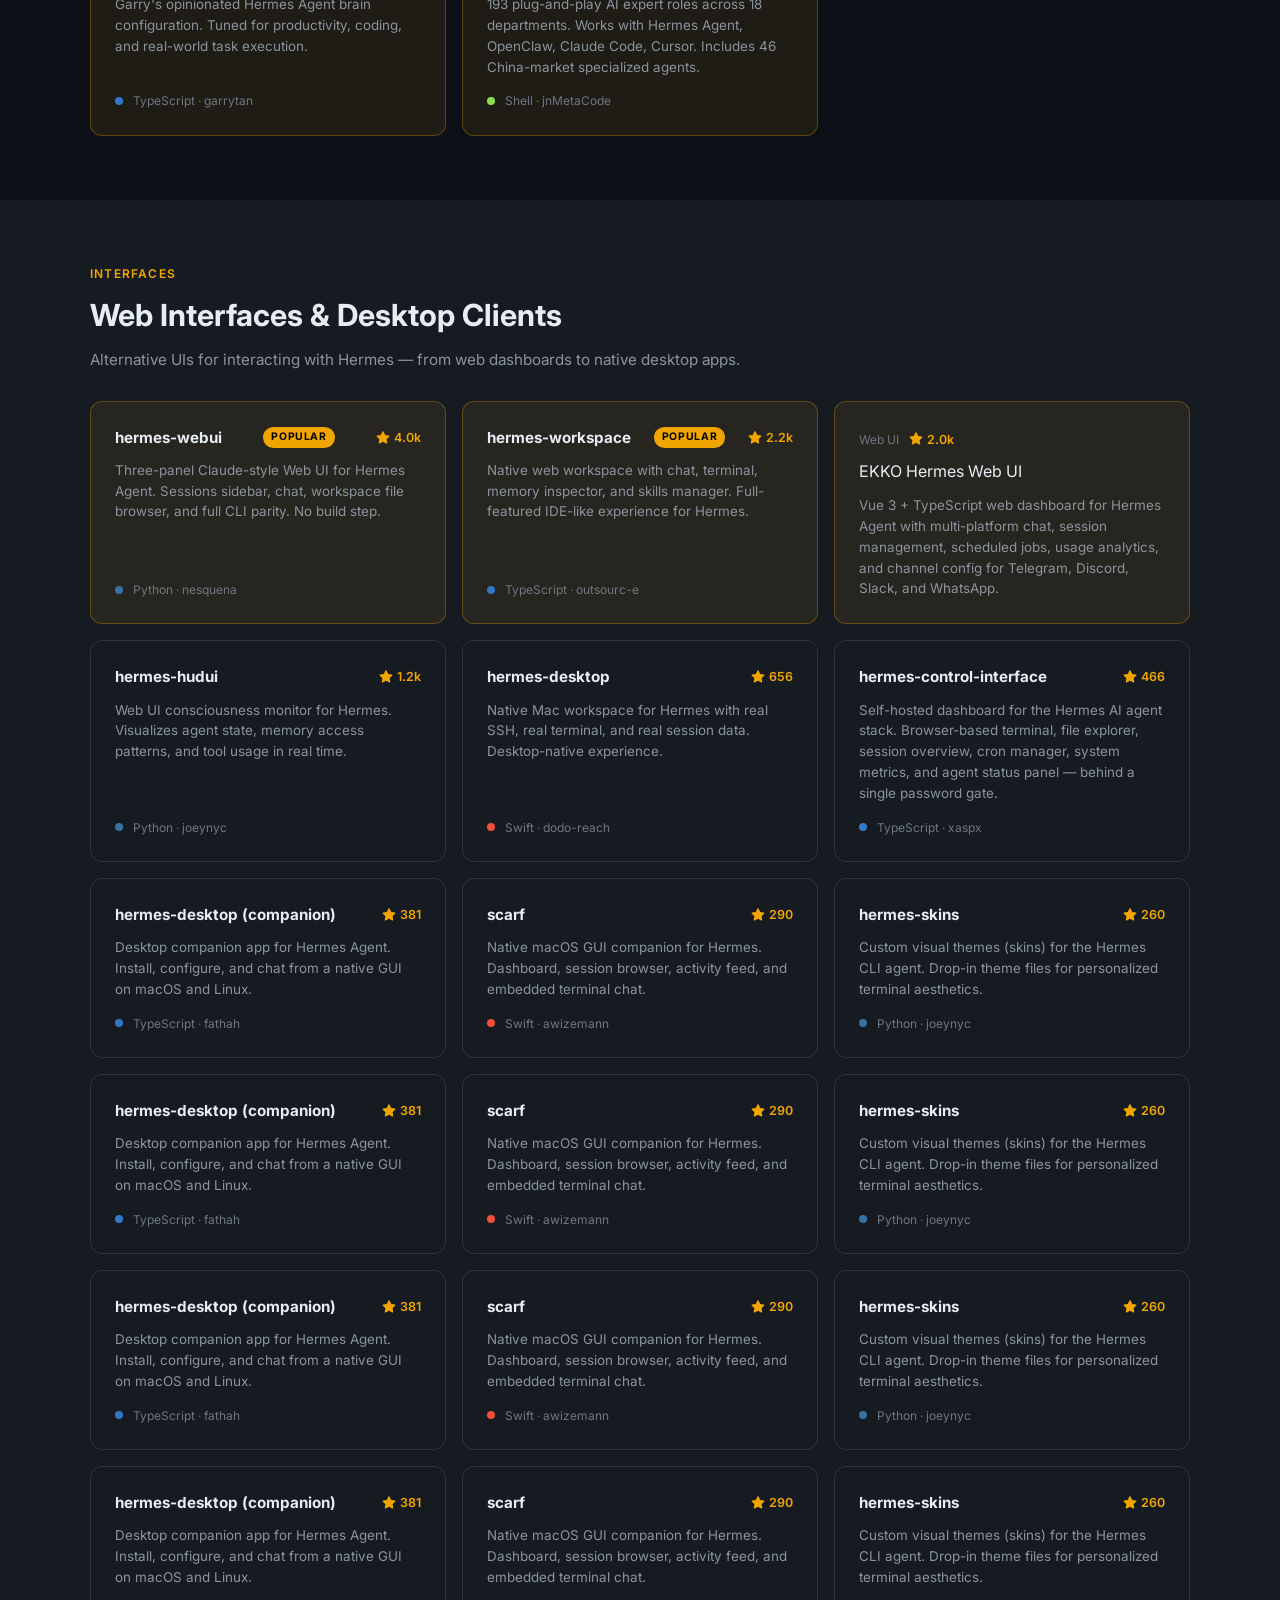
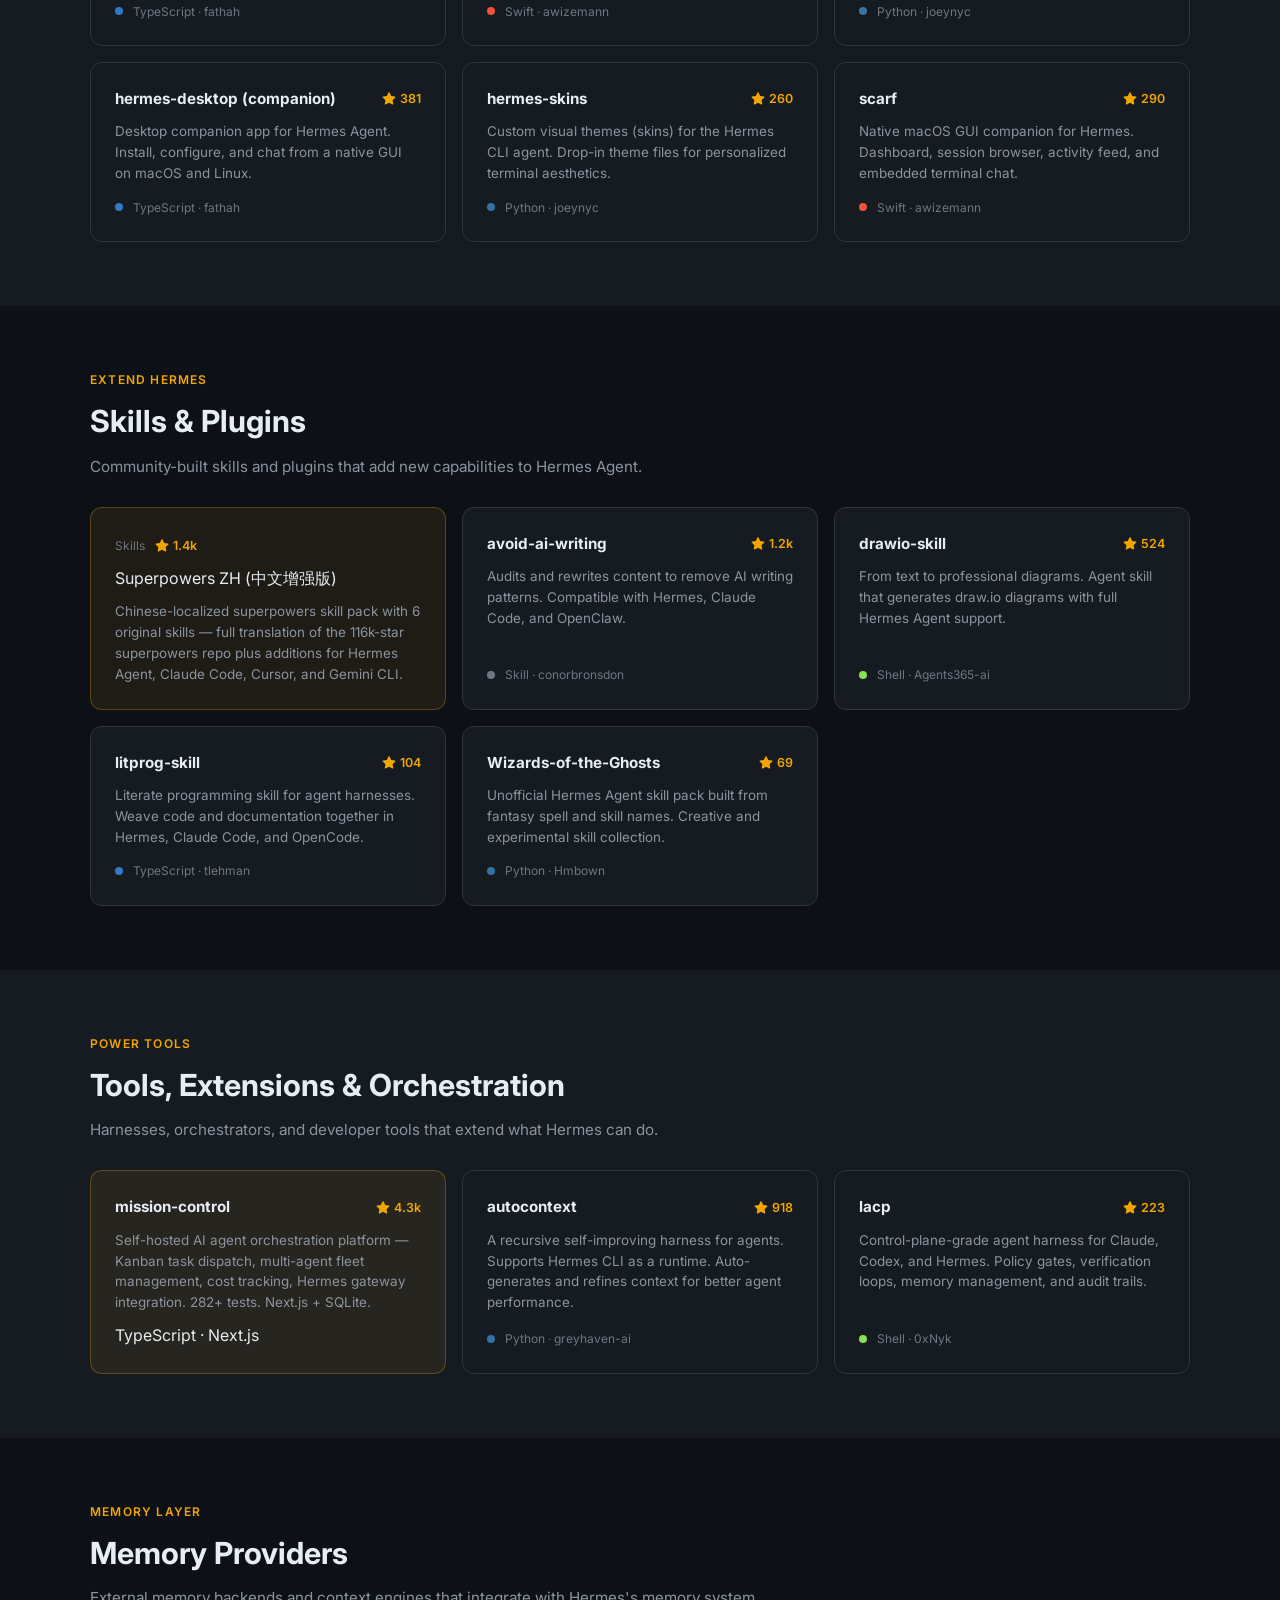
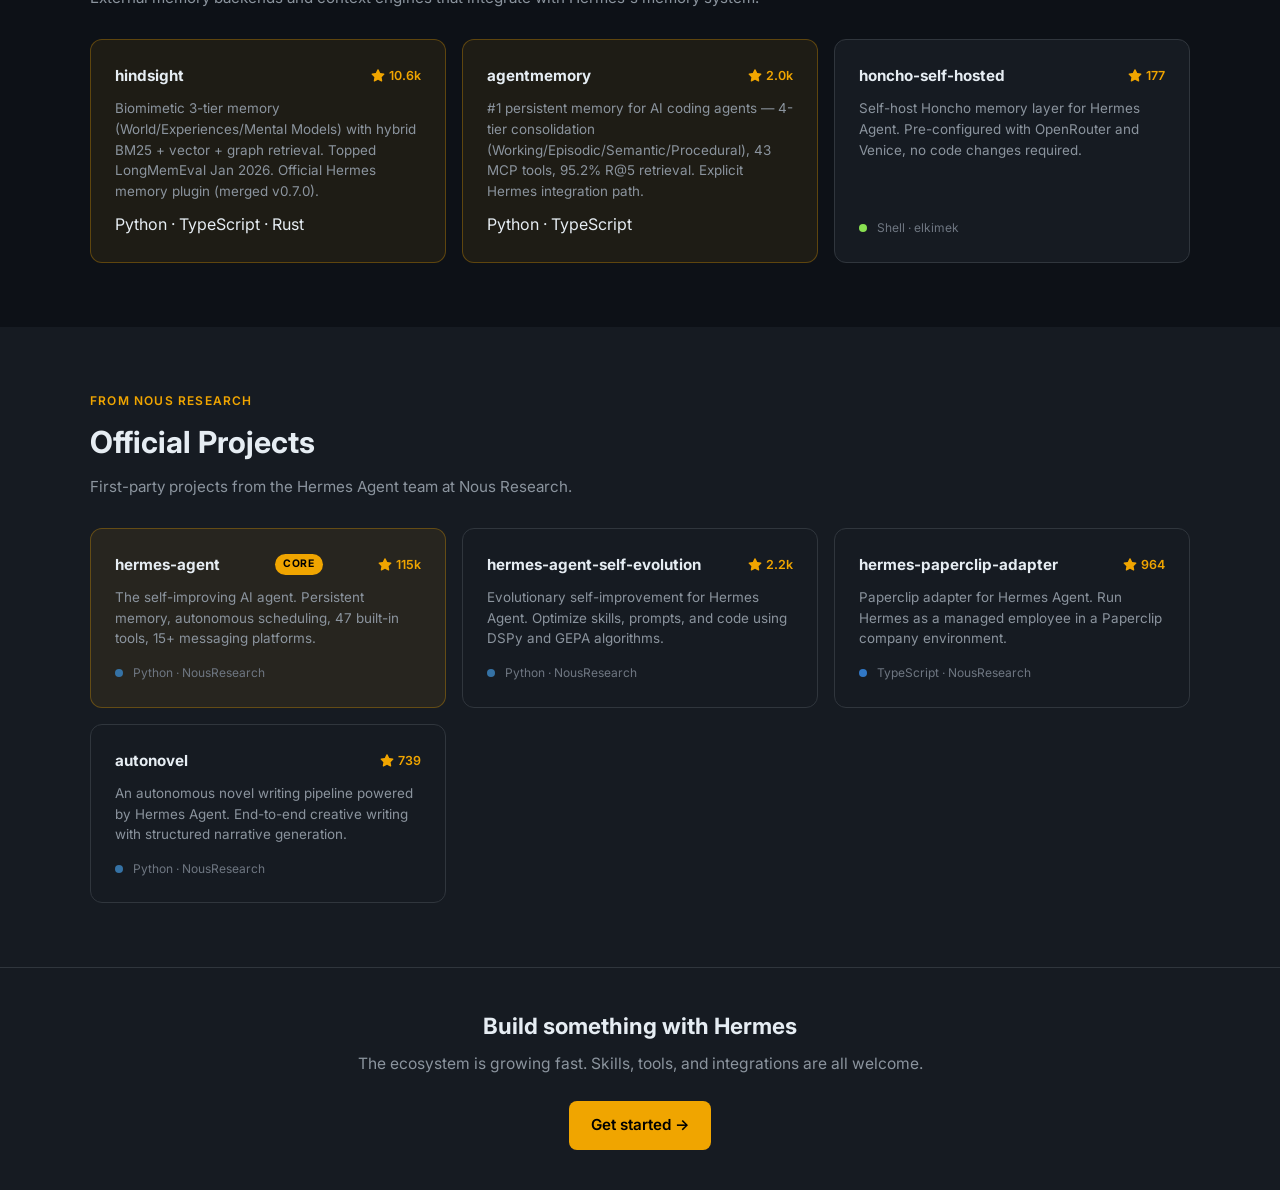
==== commit 1cba7d9b: "docs(community): daily star count refresh + re-sort by stars" ====
--- a/community/index.html
+++ b/community/index.html
@@ -272,7 +272,7 @@
         <a href="https://github.com/cclank/Hermes-Wiki" target="_blank" rel="noopener" class="project-card">
           <div class="project-header">
             <div class="project-name">Hermes-Wiki <span style="font-weight: normal; font-size: 12px;">(Chinese / 中文)</span></div>
-            <span class="project-stars"><svg viewBox="0 0 16 16"><path d="M8 .25a.75.75 0 0 1 .673.418l1.882 3.815 4.21.612a.75.75 0 0 1 .416 1.279l-3.046 2.97.719 4.192a.75.75 0 0 1-1.088.791L8 12.347l-3.766 1.98a.75.75 0 0 1-1.088-.79l.72-4.194L.818 6.374a.75.75 0 0 1 .416-1.28l4.21-.611L7.327.668A.75.75 0 0 1 8 .25z"/></svg>241</span>
+            <span class="project-stars"><svg viewBox="0 0 16 16"><path d="M8 .25a.75.75 0 0 1 .673.418l1.882 3.815 4.21.612a.75.75 0 0 1 .416 1.279l-3.046 2.97.719 4.192a.75.75 0 0 1-1.088.791L8 12.347l-3.766 1.98a.75.75 0 0 1-1.088-.79l.72-4.194L.818 6.374a.75.75 0 0 1 .416-1.28l4.21-.611L7.327.668A.75.75 0 0 1 8 .25z"/></svg>240</span>
           </div>
           <div class="project-desc">Complete Hermes agent wiki with source code walkthroughs, architecture deep-dives, and LLM integration details.</div>
           <div class="project-meta"><span class="lang-dot lang-docs"></span> Wiki &middot; cclank</div>
@@ -591,14 +591,6 @@
       <div class="project-grid">
 
         
-        <a href="https://github.com/conorbronsdon/avoid-ai-writing" target="_blank" rel="noopener" class="project-card">
-          <div class="project-header">
-            <div class="project-name">avoid-ai-writing</div>
-            <span class="project-stars"><svg viewBox="0 0 16 16"><path d="M8 .25a.75.75 0 0 1 .673.418l1.882 3.815 4.21.612a.75.75 0 0 1 .416 1.279l-3.046 2.97.719 4.192a.75.75 0 0 1-1.088.791L8 12.347l-3.766 1.98a.75.75 0 0 1-1.088-.79l.72-4.194L.818 6.374a.75.75 0 0 1 .416-1.28l4.21-.611L7.327.668A.75.75 0 0 1 8 .25z"/></svg>1.2k</span>
-          </div>
-          <div class="project-desc">Audits and rewrites content to remove AI writing patterns. Compatible with Hermes, Claude Code, and OpenClaw.</div>
-          <div class="project-meta"><span class="lang-dot lang-docs"></span> Skill &middot; conorbronsdon</div>
-        </a>
         <a href="https://github.com/jnMetaCode/superpowers-zh" target="_blank" rel="noopener" class="project-card featured">
           <div class="project-meta">
             <span class="project-tag">Skills</span>
@@ -606,6 +598,14 @@
           </div>
           <div class="project-title">Superpowers ZH (中文增强版)</div>
           <div class="project-desc">Chinese-localized superpowers skill pack with 6 original skills — full translation of the 116k-star superpowers repo plus additions for Hermes Agent, Claude Code, Cursor, and Gemini CLI.</div>
+        </a>
+        <a href="https://github.com/conorbronsdon/avoid-ai-writing" target="_blank" rel="noopener" class="project-card">
+          <div class="project-header">
+            <div class="project-name">avoid-ai-writing</div>
+            <span class="project-stars"><svg viewBox="0 0 16 16"><path d="M8 .25a.75.75 0 0 1 .673.418l1.882 3.815 4.21.612a.75.75 0 0 1 .416 1.279l-3.046 2.97.719 4.192a.75.75 0 0 1-1.088.791L8 12.347l-3.766 1.98a.75.75 0 0 1-1.088-.79l.72-4.194L.818 6.374a.75.75 0 0 1 .416-1.28l4.21-.611L7.327.668A.75.75 0 0 1 8 .25z"/></svg>1.2k</span>
+          </div>
+          <div class="project-desc">Audits and rewrites content to remove AI writing patterns. Compatible with Hermes, Claude Code, and OpenClaw.</div>
+          <div class="project-meta"><span class="lang-dot lang-docs"></span> Skill &middot; conorbronsdon</div>
         </a>
         <a href="https://github.com/Agents365-ai/drawio-skill" target="_blank" rel="noopener" class="project-card">
           <div class="project-header">
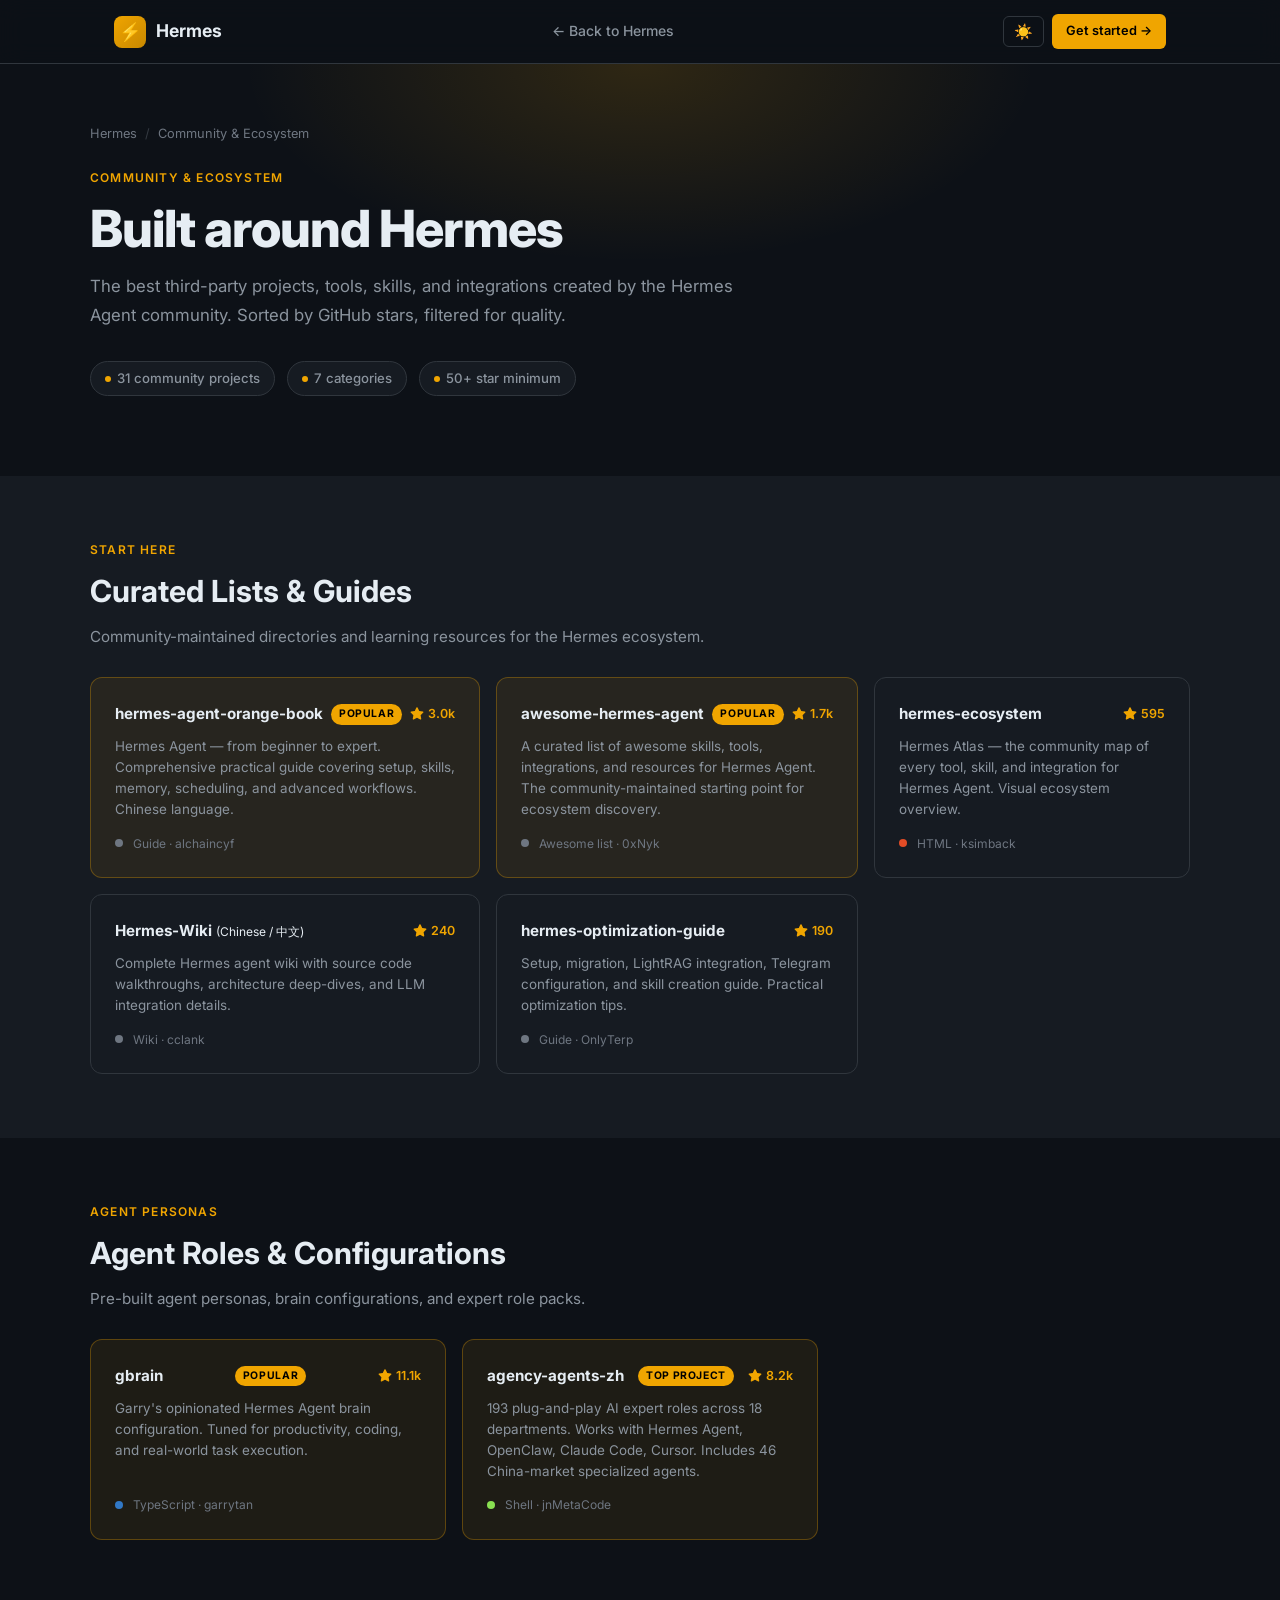
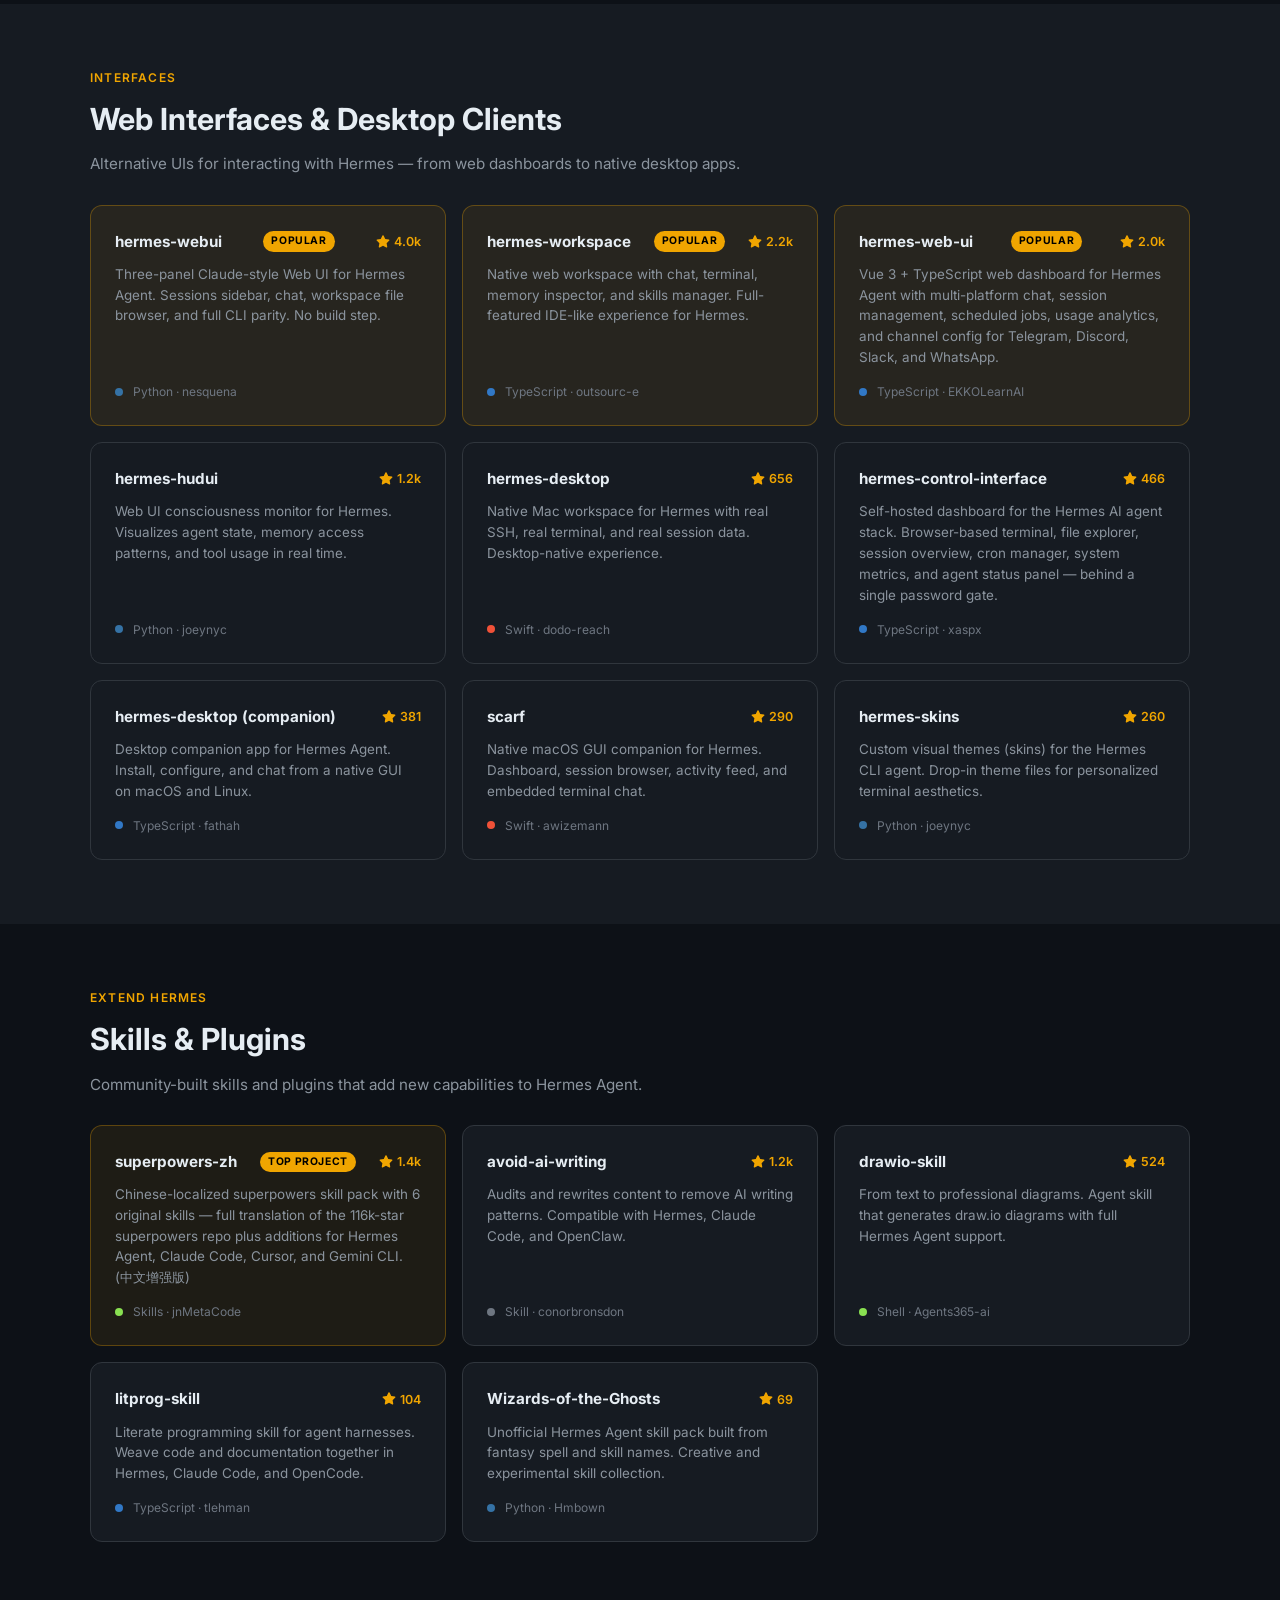
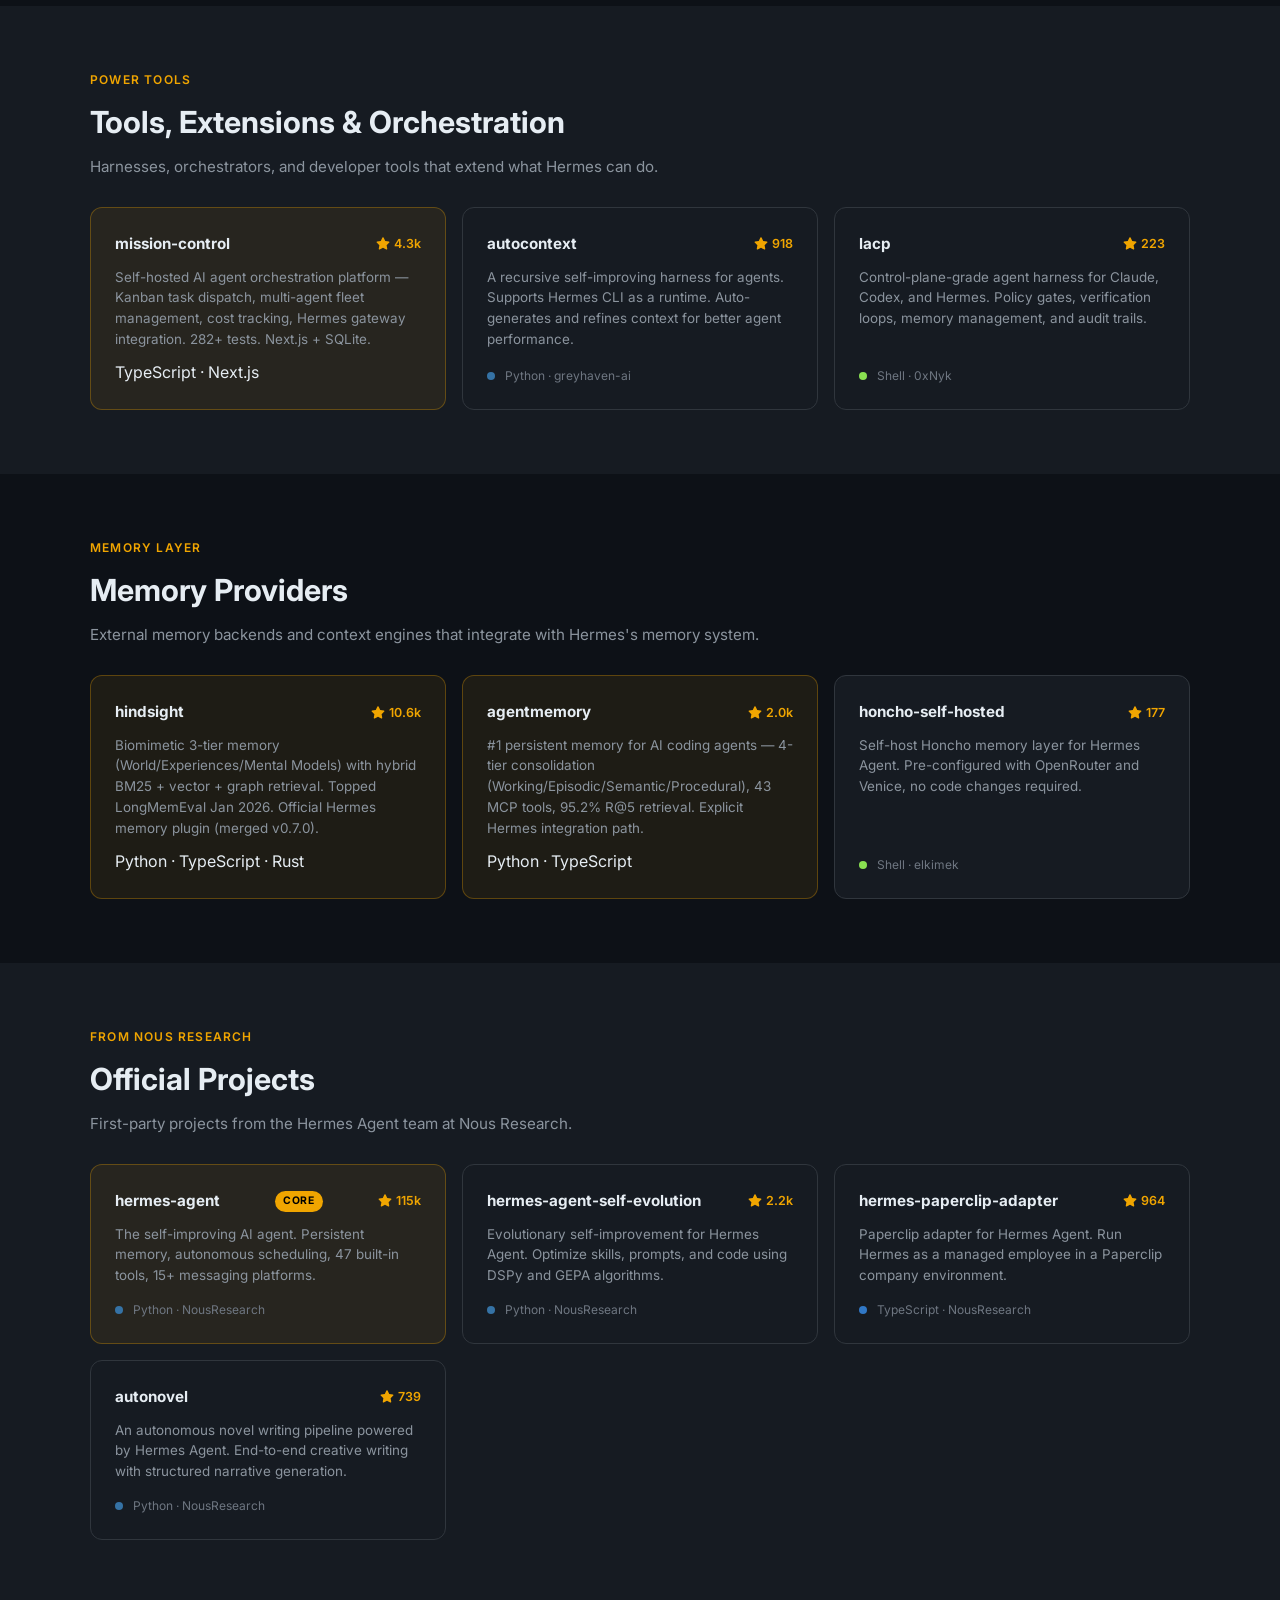
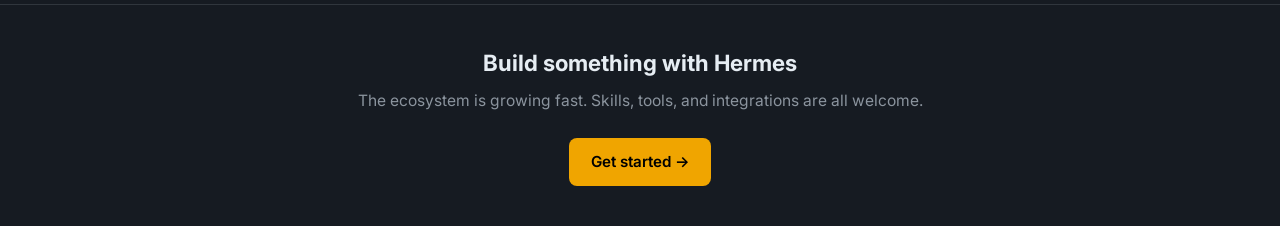
==== commit d65a64ff: "fix(community): remove 16 duplicate cards, fix EKKO + superpowers-zh card structure - Deduplicated: " ====
--- a/community/index.html
+++ b/community/index.html
@@ -225,7 +225,7 @@
       <p class="page-sub">The best third-party projects, tools, skills, and integrations created by the Hermes Agent community. Sorted by GitHub stars, filtered for quality.</p>
 
       <div class="stats-bar">
-        <span class="stat-pill"><span class="dot"></span>47 community projects</span>
+        <span class="stat-pill"><span class="dot"></span>31 community projects</span>
         <span class="stat-pill"><span class="dot"></span>7 categories</span>
         <span class="stat-pill"><span class="dot"></span>50+ star minimum</span>
       </div>
@@ -287,43 +287,9 @@
           <div class="project-meta"><span class="lang-dot lang-docs"></span> Guide &middot; OnlyTerp</div>
         </a>
 
-        <a href="https://github.com/OnlyTerp/hermes-optimization-guide" target="_blank" rel="noopener" class="project-card">
-          <div class="project-header">
-            <div class="project-name">hermes-optimization-guide</div>
-            <span class="project-stars"><svg viewBox="0 0 16 16"><path d="M8 .25a.75.75 0 0 1 .673.418l1.882 3.815 4.21.612a.75.75 0 0 1 .416 1.279l-3.046 2.97.719 4.192a.75.75 0 0 1-1.088.791L8 12.347l-3.766 1.98a.75.75 0 0 1-1.088-.79l.72-4.194L.818 6.374a.75.75 0 0 1 .416-1.28l4.21-.611L7.327.668A.75.75 0 0 1 8 .25z"/></svg>190</span>
-          </div>
-          <div class="project-desc">Setup, migration, LightRAG integration, Telegram configuration, and skill creation guide. Practical optimization tips.</div>
-          <div class="project-meta"><span class="lang-dot lang-docs"></span> Guide &middot; OnlyTerp</div>
-        </a>
-
-        <a href="https://github.com/OnlyTerp/hermes-optimization-guide" target="_blank" rel="noopener" class="project-card">
-          <div class="project-header">
-            <div class="project-name">hermes-optimization-guide</div>
-            <span class="project-stars"><svg viewBox="0 0 16 16"><path d="M8 .25a.75.75 0 0 1 .673.418l1.882 3.815 4.21.612a.75.75 0 0 1 .416 1.279l-3.046 2.97.719 4.192a.75.75 0 0 1-1.088.791L8 12.347l-3.766 1.98a.75.75 0 0 1-1.088-.79l.72-4.194L.818 6.374a.75.75 0 0 1 .416-1.28l4.21-.611L7.327.668A.75.75 0 0 1 8 .25z"/></svg>190</span>
-          </div>
-          <div class="project-desc">Setup, migration, LightRAG integration, Telegram configuration, and skill creation guide. Practical optimization tips.</div>
-          <div class="project-meta"><span class="lang-dot lang-docs"></span> Guide &middot; OnlyTerp</div>
-        </a>
-
-        <a href="https://github.com/OnlyTerp/hermes-optimization-guide" target="_blank" rel="noopener" class="project-card">
-          <div class="project-header">
-            <div class="project-name">hermes-optimization-guide</div>
-            <span class="project-stars"><svg viewBox="0 0 16 16"><path d="M8 .25a.75.75 0 0 1 .673.418l1.882 3.815 4.21.612a.75.75 0 0 1 .416 1.279l-3.046 2.97.719 4.192a.75.75 0 0 1-1.088.791L8 12.347l-3.766 1.98a.75.75 0 0 1-1.088-.79l.72-4.194L.818 6.374a.75.75 0 0 1 .416-1.28l4.21-.611L7.327.668A.75.75 0 0 1 8 .25z"/></svg>190</span>
-          </div>
-          <div class="project-desc">Setup, migration, LightRAG integration, Telegram configuration, and skill creation guide. Practical optimization tips.</div>
-          <div class="project-meta"><span class="lang-dot lang-docs"></span> Guide &middot; OnlyTerp</div>
-        </a>
-
-        <a href="https://github.com/OnlyTerp/hermes-optimization-guide" target="_blank" rel="noopener" class="project-card">
-          <div class="project-header">
-            <div class="project-name">hermes-optimization-guide</div>
-            <span class="project-stars"><svg viewBox="0 0 16 16"><path d="M8 .25a.75.75 0 0 1 .673.418l1.882 3.815 4.21.612a.75.75 0 0 1 .416 1.279l-3.046 2.97.719 4.192a.75.75 0 0 1-1.088.791L8 12.347l-3.766 1.98a.75.75 0 0 1-1.088-.79l.72-4.194L.818 6.374a.75.75 0 0 1 .416-1.28l4.21-.611L7.327.668A.75.75 0 0 1 8 .25z"/></svg>190</span>
-          </div>
-          <div class="project-desc">Setup, migration, LightRAG integration, Telegram configuration, and skill creation guide. Practical optimization tips.</div>
-          <div class="project-meta"><span class="lang-dot lang-docs"></span> Guide &middot; OnlyTerp</div>
-        </a>
-
-      </div>
+        
+
+</div>
     </div>
   </div>
 
@@ -390,12 +356,13 @@
 
         
         <a href="https://github.com/EKKOLearnAI/hermes-web-ui" target="_blank" rel="noopener" class="project-card featured">
-          <div class="project-meta">
-            <span class="project-tag">Web UI</span>
+          <div class="project-header">
+            <div class="project-name">hermes-web-ui</div>
+            <span class="featured-badge">Popular</span>
             <span class="project-stars"><svg viewBox="0 0 16 16"><path d="M8 .25a.75.75 0 0 1 .673.418l1.882 3.815 4.21.612a.75.75 0 0 1 .416 1.279l-3.046 2.97.719 4.192a.75.75 0 0 1-1.088.791L8 12.347l-3.766 1.98a.75.75 0 0 1-1.088-.79l.72-4.194L.818 6.374a.75.75 0 0 1 .416-1.28l4.21-.611L7.327.668A.75.75 0 0 1 8 .25z"/></svg>2.0k</span>
           </div>
-          <div class="project-title">EKKO Hermes Web UI</div>
           <div class="project-desc">Vue 3 + TypeScript web dashboard for Hermes Agent with multi-platform chat, session management, scheduled jobs, usage analytics, and channel config for Telegram, Discord, Slack, and WhatsApp.</div>
+          <div class="project-meta"><span class="lang-dot lang-ts"></span> TypeScript &middot; EKKOLearnAI</div>
         </a>
 
         
@@ -459,126 +426,9 @@
         </a>
 
         
-        <a href="https://github.com/fathah/hermes-desktop" target="_blank" rel="noopener" class="project-card">
-          <div class="project-header">
-            <div class="project-name">hermes-desktop (companion)</div>
-            <span class="project-stars"><svg viewBox="0 0 16 16"><path d="M8 .25a.75.75 0 0 1 .673.418l1.882 3.815 4.21.612a.75.75 0 0 1 .416 1.279l-3.046 2.97.719 4.192a.75.75 0 0 1-1.088.791L8 12.347l-3.766 1.98a.75.75 0 0 1-1.088-.79l.72-4.194L.818 6.374a.75.75 0 0 1 .416-1.28l4.21-.611L7.327.668A.75.75 0 0 1 8 .25z"/></svg>381</span>
-          </div>
-          <div class="project-desc">Desktop companion app for Hermes Agent. Install, configure, and chat from a native GUI on macOS and Linux.</div>
-          <div class="project-meta"><span class="lang-dot lang-ts"></span> TypeScript &middot; fathah</div>
-        </a>
-
-        
-        <a href="https://github.com/awizemann/scarf" target="_blank" rel="noopener" class="project-card">
-          <div class="project-header">
-            <div class="project-name">scarf</div>
-            <span class="project-stars"><svg viewBox="0 0 16 16"><path d="M8 .25a.75.75 0 0 1 .673.418l1.882 3.815 4.21.612a.75.75 0 0 1 .416 1.279l-3.046 2.97.719 4.192a.75.75 0 0 1-1.088.791L8 12.347l-3.766 1.98a.75.75 0 0 1-1.088-.79l.72-4.194L.818 6.374a.75.75 0 0 1 .416-1.28l4.21-.611L7.327.668A.75.75 0 0 1 8 .25z"/></svg>290</span>
-          </div>
-          <div class="project-desc">Native macOS GUI companion for Hermes. Dashboard, session browser, activity feed, and embedded terminal chat.</div>
-          <div class="project-meta"><span class="lang-dot lang-swift"></span> Swift &middot; awizemann</div>
-        </a>
-
-        
-        <a href="https://github.com/joeynyc/hermes-skins" target="_blank" rel="noopener" class="project-card">
-          <div class="project-header">
-            <div class="project-name">hermes-skins</div>
-            <span class="project-stars"><svg viewBox="0 0 16 16"><path d="M8 .25a.75.75 0 0 1 .673.418l1.882 3.815 4.21.612a.75.75 0 0 1 .416 1.279l-3.046 2.97.719 4.192a.75.75 0 0 1-1.088.791L8 12.347l-3.766 1.98a.75.75 0 0 1-1.088-.79l.72-4.194L.818 6.374a.75.75 0 0 1 .416-1.28l4.21-.611L7.327.668A.75.75 0 0 1 8 .25z"/></svg>260</span>
-          </div>
-          <div class="project-desc">Custom visual themes (skins) for the Hermes CLI agent. Drop-in theme files for personalized terminal aesthetics.</div>
-          <div class="project-meta"><span class="lang-dot lang-python"></span> Python &middot; joeynyc</div>
-        </a>
-
-        
-        <a href="https://github.com/fathah/hermes-desktop" target="_blank" rel="noopener" class="project-card">
-          <div class="project-header">
-            <div class="project-name">hermes-desktop (companion)</div>
-            <span class="project-stars"><svg viewBox="0 0 16 16"><path d="M8 .25a.75.75 0 0 1 .673.418l1.882 3.815 4.21.612a.75.75 0 0 1 .416 1.279l-3.046 2.97.719 4.192a.75.75 0 0 1-1.088.791L8 12.347l-3.766 1.98a.75.75 0 0 1-1.088-.79l.72-4.194L.818 6.374a.75.75 0 0 1 .416-1.28l4.21-.611L7.327.668A.75.75 0 0 1 8 .25z"/></svg>381</span>
-          </div>
-          <div class="project-desc">Desktop companion app for Hermes Agent. Install, configure, and chat from a native GUI on macOS and Linux.</div>
-          <div class="project-meta"><span class="lang-dot lang-ts"></span> TypeScript &middot; fathah</div>
-        </a>
-
-        
-        <a href="https://github.com/awizemann/scarf" target="_blank" rel="noopener" class="project-card">
-          <div class="project-header">
-            <div class="project-name">scarf</div>
-            <span class="project-stars"><svg viewBox="0 0 16 16"><path d="M8 .25a.75.75 0 0 1 .673.418l1.882 3.815 4.21.612a.75.75 0 0 1 .416 1.279l-3.046 2.97.719 4.192a.75.75 0 0 1-1.088.791L8 12.347l-3.766 1.98a.75.75 0 0 1-1.088-.79l.72-4.194L.818 6.374a.75.75 0 0 1 .416-1.28l4.21-.611L7.327.668A.75.75 0 0 1 8 .25z"/></svg>290</span>
-          </div>
-          <div class="project-desc">Native macOS GUI companion for Hermes. Dashboard, session browser, activity feed, and embedded terminal chat.</div>
-          <div class="project-meta"><span class="lang-dot lang-swift"></span> Swift &middot; awizemann</div>
-        </a>
-
-        
-        <a href="https://github.com/joeynyc/hermes-skins" target="_blank" rel="noopener" class="project-card">
-          <div class="project-header">
-            <div class="project-name">hermes-skins</div>
-            <span class="project-stars"><svg viewBox="0 0 16 16"><path d="M8 .25a.75.75 0 0 1 .673.418l1.882 3.815 4.21.612a.75.75 0 0 1 .416 1.279l-3.046 2.97.719 4.192a.75.75 0 0 1-1.088.791L8 12.347l-3.766 1.98a.75.75 0 0 1-1.088-.79l.72-4.194L.818 6.374a.75.75 0 0 1 .416-1.28l4.21-.611L7.327.668A.75.75 0 0 1 8 .25z"/></svg>260</span>
-          </div>
-          <div class="project-desc">Custom visual themes (skins) for the Hermes CLI agent. Drop-in theme files for personalized terminal aesthetics.</div>
-          <div class="project-meta"><span class="lang-dot lang-python"></span> Python &middot; joeynyc</div>
-        </a>
-
-        
-        <a href="https://github.com/fathah/hermes-desktop" target="_blank" rel="noopener" class="project-card">
-          <div class="project-header">
-            <div class="project-name">hermes-desktop (companion)</div>
-            <span class="project-stars"><svg viewBox="0 0 16 16"><path d="M8 .25a.75.75 0 0 1 .673.418l1.882 3.815 4.21.612a.75.75 0 0 1 .416 1.279l-3.046 2.97.719 4.192a.75.75 0 0 1-1.088.791L8 12.347l-3.766 1.98a.75.75 0 0 1-1.088-.79l.72-4.194L.818 6.374a.75.75 0 0 1 .416-1.28l4.21-.611L7.327.668A.75.75 0 0 1 8 .25z"/></svg>381</span>
-          </div>
-          <div class="project-desc">Desktop companion app for Hermes Agent. Install, configure, and chat from a native GUI on macOS and Linux.</div>
-          <div class="project-meta"><span class="lang-dot lang-ts"></span> TypeScript &middot; fathah</div>
-        </a>
-
-        
-        <a href="https://github.com/awizemann/scarf" target="_blank" rel="noopener" class="project-card">
-          <div class="project-header">
-            <div class="project-name">scarf</div>
-            <span class="project-stars"><svg viewBox="0 0 16 16"><path d="M8 .25a.75.75 0 0 1 .673.418l1.882 3.815 4.21.612a.75.75 0 0 1 .416 1.279l-3.046 2.97.719 4.192a.75.75 0 0 1-1.088.791L8 12.347l-3.766 1.98a.75.75 0 0 1-1.088-.79l.72-4.194L.818 6.374a.75.75 0 0 1 .416-1.28l4.21-.611L7.327.668A.75.75 0 0 1 8 .25z"/></svg>290</span>
-          </div>
-          <div class="project-desc">Native macOS GUI companion for Hermes. Dashboard, session browser, activity feed, and embedded terminal chat.</div>
-          <div class="project-meta"><span class="lang-dot lang-swift"></span> Swift &middot; awizemann</div>
-        </a>
-
-        
-        <a href="https://github.com/joeynyc/hermes-skins" target="_blank" rel="noopener" class="project-card">
-          <div class="project-header">
-            <div class="project-name">hermes-skins</div>
-            <span class="project-stars"><svg viewBox="0 0 16 16"><path d="M8 .25a.75.75 0 0 1 .673.418l1.882 3.815 4.21.612a.75.75 0 0 1 .416 1.279l-3.046 2.97.719 4.192a.75.75 0 0 1-1.088.791L8 12.347l-3.766 1.98a.75.75 0 0 1-1.088-.79l.72-4.194L.818 6.374a.75.75 0 0 1 .416-1.28l4.21-.611L7.327.668A.75.75 0 0 1 8 .25z"/></svg>260</span>
-          </div>
-          <div class="project-desc">Custom visual themes (skins) for the Hermes CLI agent. Drop-in theme files for personalized terminal aesthetics.</div>
-          <div class="project-meta"><span class="lang-dot lang-python"></span> Python &middot; joeynyc</div>
-        </a>
-
-        
-        <a href="https://github.com/fathah/hermes-desktop" target="_blank" rel="noopener" class="project-card">
-          <div class="project-header">
-            <div class="project-name">hermes-desktop (companion)</div>
-            <span class="project-stars"><svg viewBox="0 0 16 16"><path d="M8 .25a.75.75 0 0 1 .673.418l1.882 3.815 4.21.612a.75.75 0 0 1 .416 1.279l-3.046 2.97.719 4.192a.75.75 0 0 1-1.088.791L8 12.347l-3.766 1.98a.75.75 0 0 1-1.088-.79l.72-4.194L.818 6.374a.75.75 0 0 1 .416-1.28l4.21-.611L7.327.668A.75.75 0 0 1 8 .25z"/></svg>381</span>
-          </div>
-          <div class="project-desc">Desktop companion app for Hermes Agent. Install, configure, and chat from a native GUI on macOS and Linux.</div>
-          <div class="project-meta"><span class="lang-dot lang-ts"></span> TypeScript &middot; fathah</div>
-        </a>
-
-        
-        <a href="https://github.com/joeynyc/hermes-skins" target="_blank" rel="noopener" class="project-card">
-          <div class="project-header">
-            <div class="project-name">hermes-skins</div>
-            <span class="project-stars"><svg viewBox="0 0 16 16"><path d="M8 .25a.75.75 0 0 1 .673.418l1.882 3.815 4.21.612a.75.75 0 0 1 .416 1.279l-3.046 2.97.719 4.192a.75.75 0 0 1-1.088.791L8 12.347l-3.766 1.98a.75.75 0 0 1-1.088-.79l.72-4.194L.818 6.374a.75.75 0 0 1 .416-1.28l4.21-.611L7.327.668A.75.75 0 0 1 8 .25z"/></svg>260</span>
-          </div>
-          <div class="project-desc">Custom visual themes (skins) for the Hermes CLI agent. Drop-in theme files for personalized terminal aesthetics.</div>
-          <div class="project-meta"><span class="lang-dot lang-python"></span> Python &middot; joeynyc</div>
-        </a>
-
-        
-        <a href="https://github.com/awizemann/scarf" target="_blank" rel="noopener" class="project-card">
-          <div class="project-header">
-            <div class="project-name">scarf</div>
-            <span class="project-stars"><svg viewBox="0 0 16 16"><path d="M8 .25a.75.75 0 0 1 .673.418l1.882 3.815 4.21.612a.75.75 0 0 1 .416 1.279l-3.046 2.97.719 4.192a.75.75 0 0 1-1.088.791L8 12.347l-3.766 1.98a.75.75 0 0 1-1.088-.79l.72-4.194L.818 6.374a.75.75 0 0 1 .416-1.28l4.21-.611L7.327.668A.75.75 0 0 1 8 .25z"/></svg>290</span>
-          </div>
-          <div class="project-desc">Native macOS GUI companion for Hermes. Dashboard, session browser, activity feed, and embedded terminal chat.</div>
-          <div class="project-meta"><span class="lang-dot lang-swift"></span> Swift &middot; awizemann</div>
-        </a>
-
-      </div>
+        
+
+</div>
     </div>
   </div>
 
@@ -591,13 +441,14 @@
       <div class="project-grid">
 
         
-        <a href="https://github.com/jnMetaCode/superpowers-zh" target="_blank" rel="noopener" class="project-card featured">
-          <div class="project-meta">
-            <span class="project-tag">Skills</span>
+                <a href="https://github.com/jnMetaCode/superpowers-zh" target="_blank" rel="noopener" class="project-card featured">
+          <div class="project-header">
+            <div class="project-name">superpowers-zh</div>
+            <span class="featured-badge">Top project</span>
             <span class="project-stars"><svg viewBox="0 0 16 16"><path d="M8 .25a.75.75 0 0 1 .673.418l1.882 3.815 4.21.612a.75.75 0 0 1 .416 1.279l-3.046 2.97.719 4.192a.75.75 0 0 1-1.088.791L8 12.347l-3.766 1.98a.75.75 0 0 1-1.088-.79l.72-4.194L.818 6.374a.75.75 0 0 1 .416-1.28l4.21-.611L7.327.668A.75.75 0 0 1 8 .25z"/></svg>1.4k</span>
           </div>
-          <div class="project-title">Superpowers ZH (中文增强版)</div>
-          <div class="project-desc">Chinese-localized superpowers skill pack with 6 original skills — full translation of the 116k-star superpowers repo plus additions for Hermes Agent, Claude Code, Cursor, and Gemini CLI.</div>
+          <div class="project-desc">Chinese-localized superpowers skill pack with 6 original skills — full translation of the 116k-star superpowers repo plus additions for Hermes Agent, Claude Code, Cursor, and Gemini CLI. (中文增强版)</div>
+          <div class="project-meta"><span class="lang-dot lang-shell"></span> Skills &middot; jnMetaCode</div>
         </a>
         <a href="https://github.com/conorbronsdon/avoid-ai-writing" target="_blank" rel="noopener" class="project-card">
           <div class="project-header">
@@ -653,7 +504,6 @@
           <div class="project-lang">TypeScript · Next.js</div>
         </a>
 
-
         <a href="https://github.com/greyhaven-ai/autocontext" target="_blank" rel="noopener" class="project-card">
           <div class="project-header">
             <div class="project-name">autocontext</div>
@@ -663,7 +513,6 @@
           <div class="project-meta"><span class="lang-dot lang-python"></span> Python &middot; greyhaven-ai</div>
         </a>
 
-
         <a href="https://github.com/0xNyk/lacp" target="_blank" rel="noopener" class="project-card">
           <div class="project-header">
             <div class="project-name">lacp</div>
@@ -672,7 +521,6 @@
           <div class="project-desc">Control-plane-grade agent harness for Claude, Codex, and Hermes. Policy gates, verification loops, memory management, and audit trails.</div>
           <div class="project-meta"><span class="lang-dot lang-shell"></span> Shell &middot; 0xNyk</div>
         </a>
-
 
       </div>
     </div>
@@ -710,8 +558,6 @@
           <div class="project-desc">Self-host Honcho memory layer for Hermes Agent. Pre-configured with OpenRouter and Venice, no code changes required.</div>
           <div class="project-meta"><span class="lang-dot lang-shell"></span> Shell &middot; elkimek</div>
         </a>
-
-
 
       </div>
     </div>
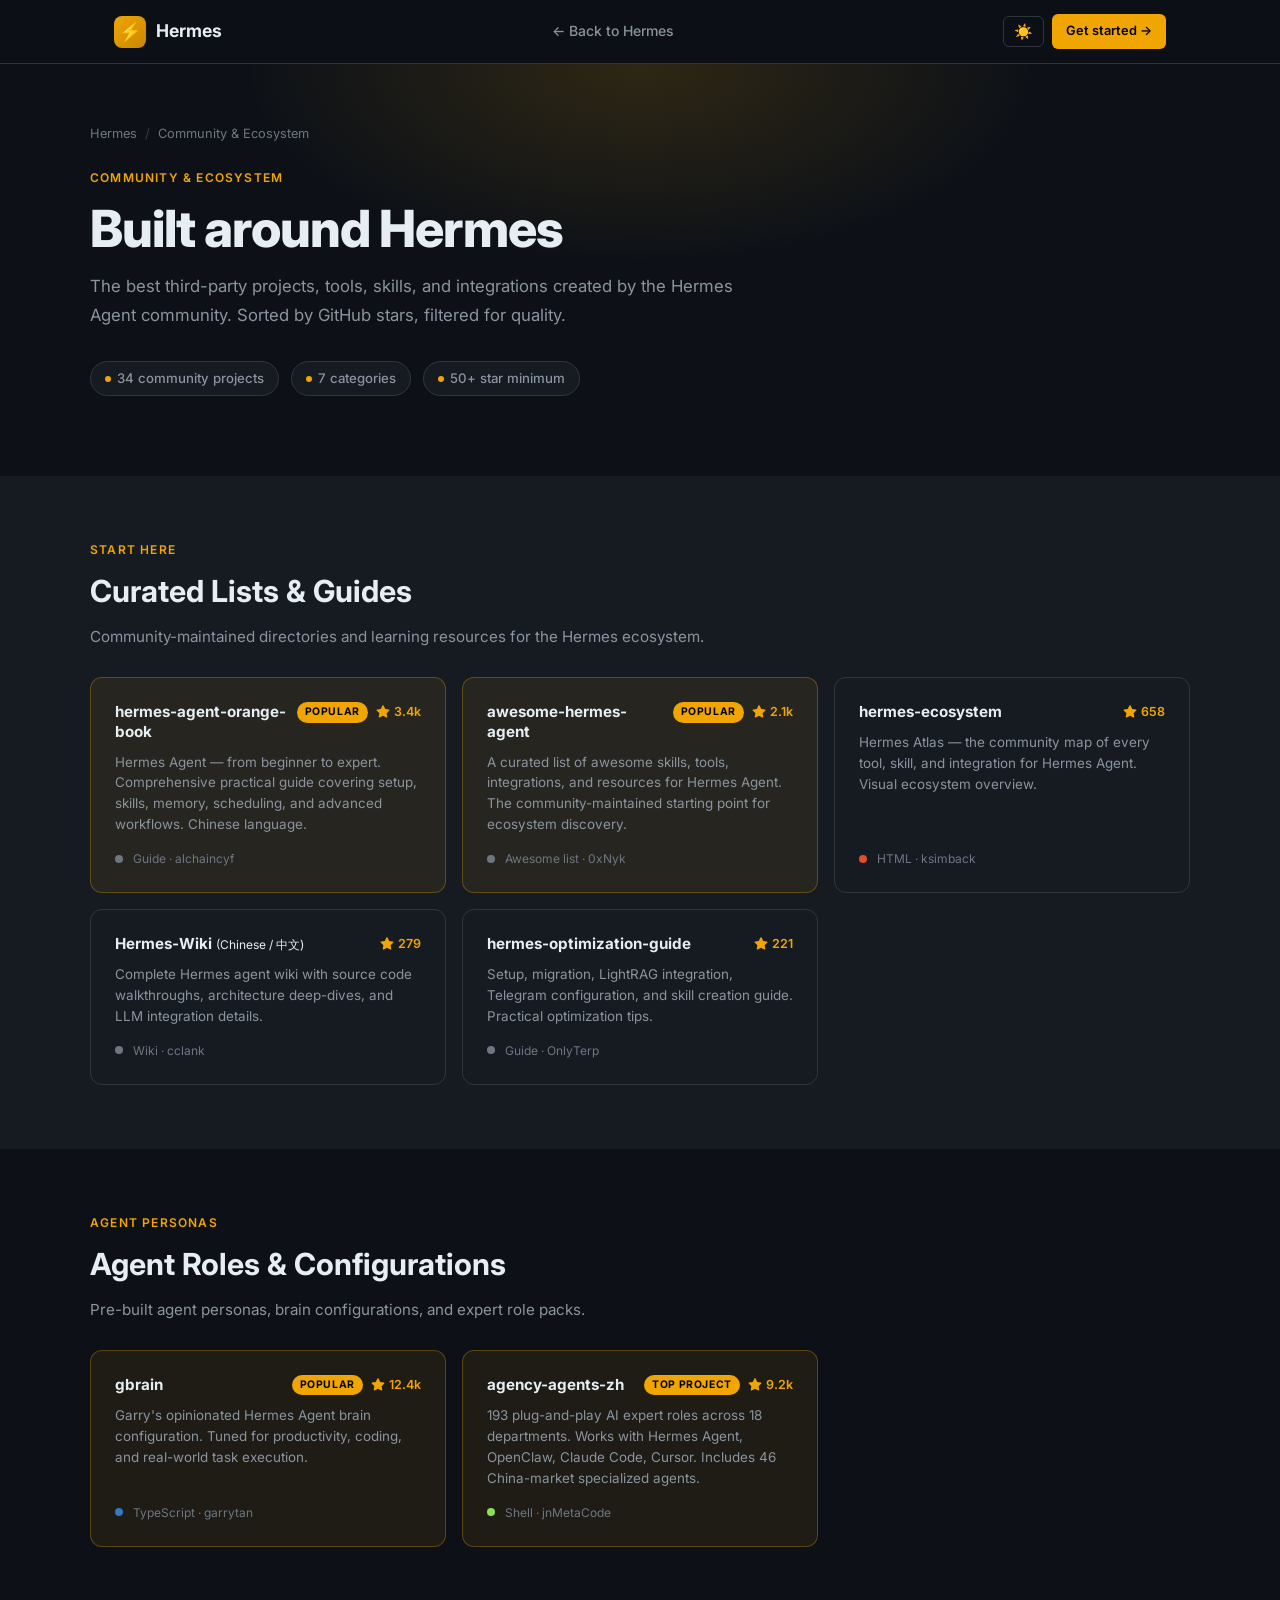
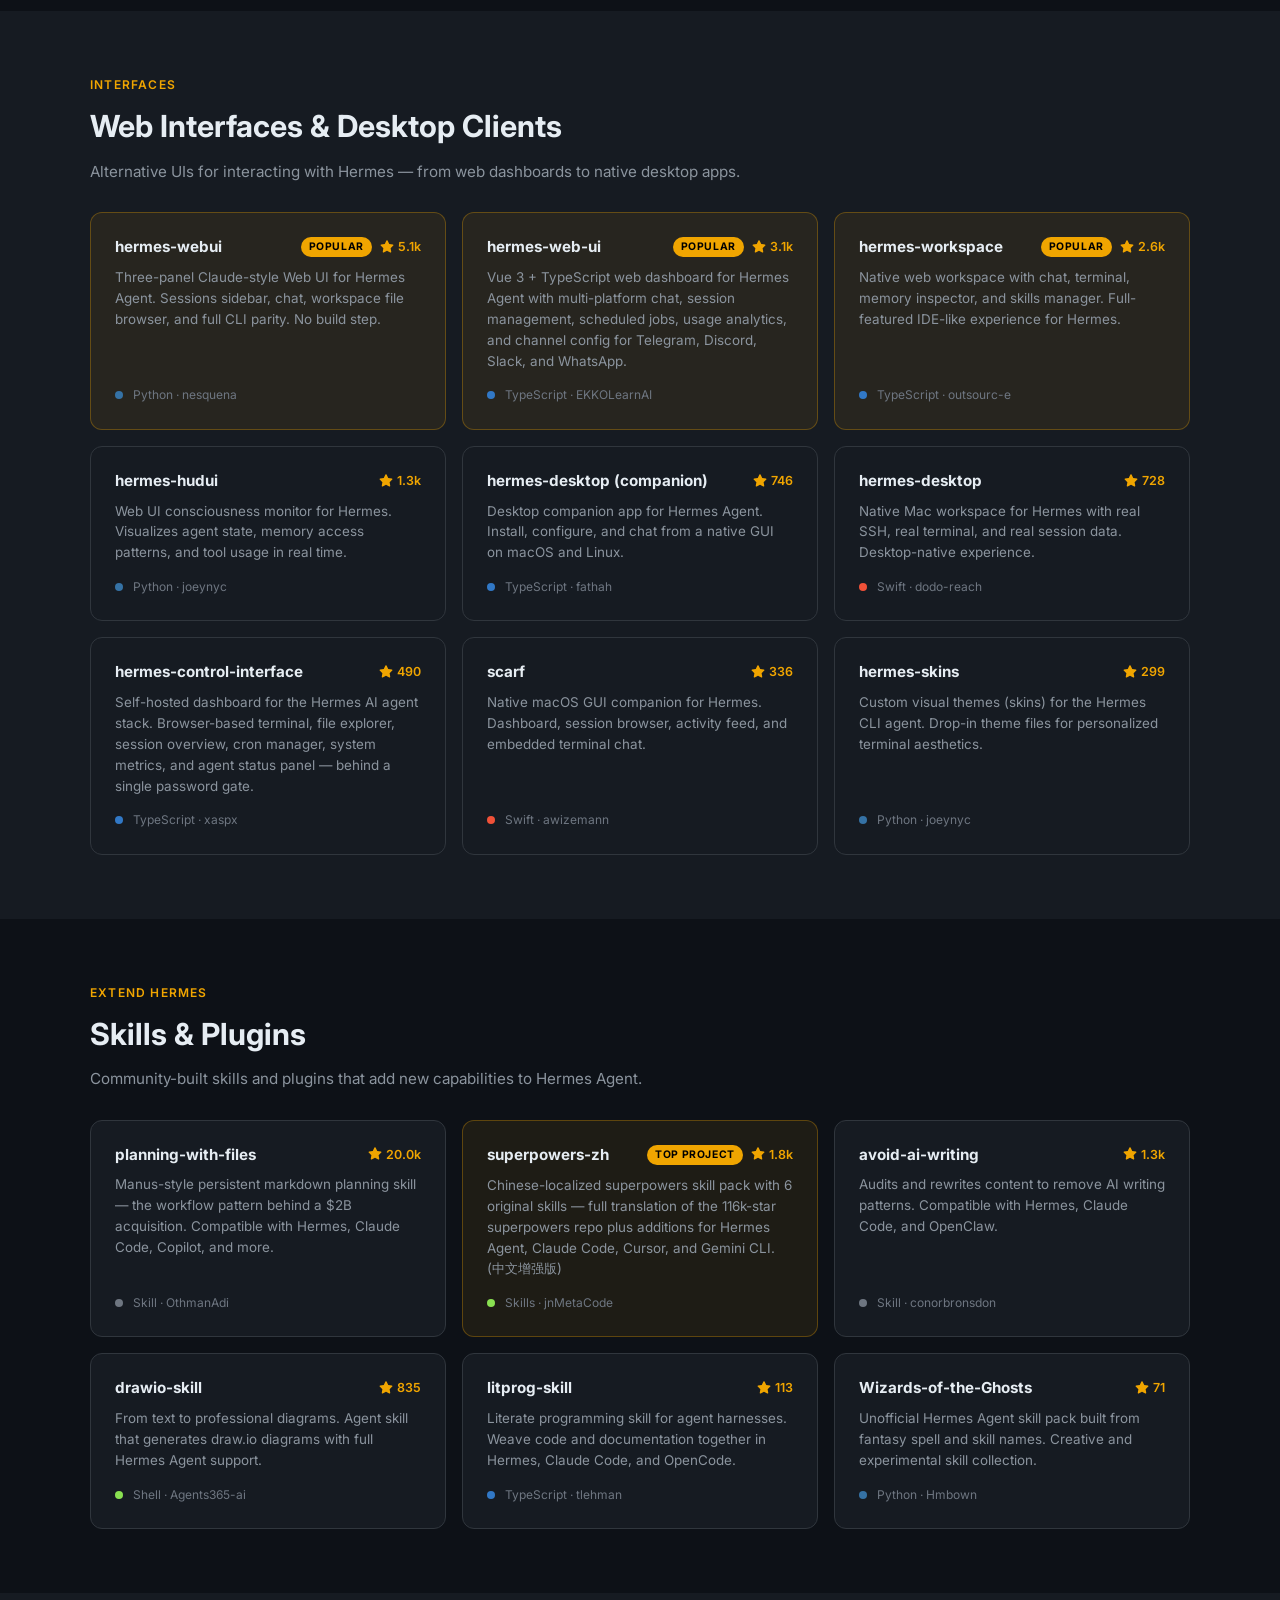
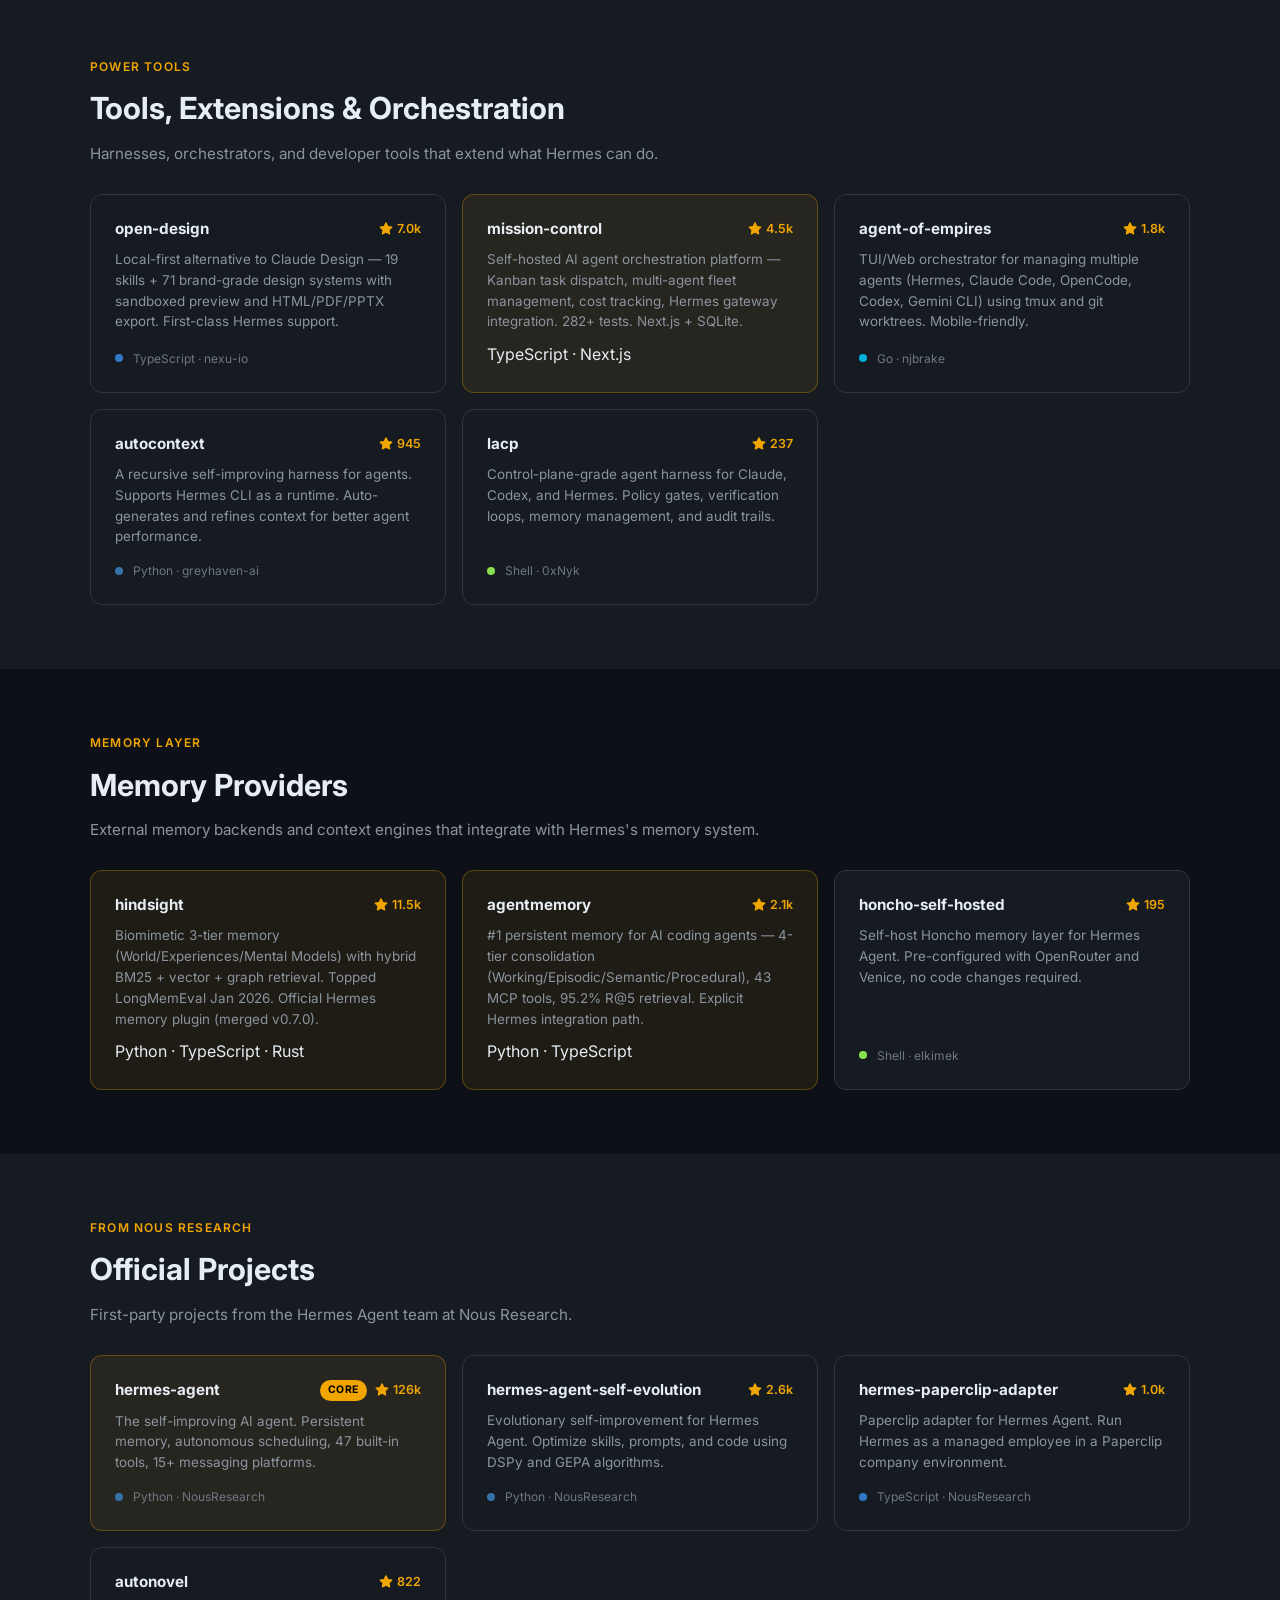
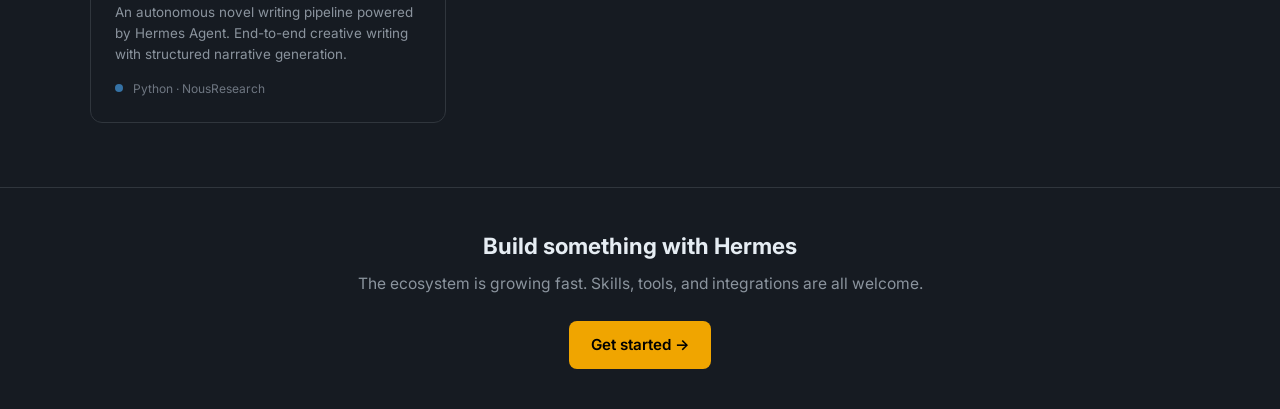
==== commit 047828fb: "docs: refresh stars + add 3 community projects + fix mobile grid overflow Community page: - Refresh " ====
--- a/community/index.html
+++ b/community/index.html
@@ -130,11 +130,12 @@
     .cat-desc{font-size:0.95rem;color:var(--text-secondary);max-width:680px;line-height:1.65;margin-bottom:28px}
 
     /* Project cards */
-    .project-grid{display:grid;grid-template-columns:repeat(3,1fr);gap:16px;margin-bottom:0}
+    .project-grid{display:grid;grid-template-columns:repeat(3,minmax(0,1fr));gap:16px;margin-bottom:0}
+    .project-grid > *{min-width:0}
     .project-card{background:var(--bg-card);border:1px solid var(--border);border-radius:var(--radius-lg);padding:24px;display:flex;flex-direction:column;gap:10px;transition:border-color 0.2s,transform 0.15s,background 0.2s;text-decoration:none;color:inherit}
     .project-card:hover{border-color:var(--accent);transform:translateY(-3px);background:var(--bg-card-hover);color:inherit}
-    .project-header{display:flex;align-items:center;justify-content:space-between;gap:8px}
-    .project-name{font-size:0.95rem;font-weight:700;color:var(--text-primary);overflow:hidden;text-overflow:ellipsis;white-space:nowrap}
+    .project-header{display:flex;align-items:flex-start;justify-content:space-between;gap:8px}
+    .project-name{font-size:0.95rem;font-weight:700;color:var(--text-primary);line-height:1.3;word-break:break-word;min-width:0;flex:1}
     .project-stars{display:inline-flex;align-items:center;gap:4px;font-size:0.78rem;font-weight:600;color:var(--accent);white-space:nowrap;flex-shrink:0}
     .project-stars svg{width:14px;height:14px;fill:var(--accent)}
     .project-desc{font-size:0.84rem;color:var(--text-secondary);line-height:1.55;flex:1}
@@ -167,7 +168,7 @@
     .btn-secondary:hover{border-color:var(--border-hover);background:var(--bg-card-hover);color:var(--text-primary)}
 
     /* Responsive */
-    @media(max-width:900px){.project-grid{grid-template-columns:repeat(2,1fr)}}
+    @media(max-width:900px){.project-grid{grid-template-columns:repeat(2,minmax(0,1fr))}}
     @media(max-width:640px){
       .project-grid{grid-template-columns:1fr}
       .nav-back{display:none}
@@ -225,7 +226,7 @@
       <p class="page-sub">The best third-party projects, tools, skills, and integrations created by the Hermes Agent community. Sorted by GitHub stars, filtered for quality.</p>
 
       <div class="stats-bar">
-        <span class="stat-pill"><span class="dot"></span>31 community projects</span>
+        <span class="stat-pill"><span class="dot"></span>34 community projects</span>
         <span class="stat-pill"><span class="dot"></span>7 categories</span>
         <span class="stat-pill"><span class="dot"></span>50+ star minimum</span>
       </div>
@@ -239,57 +240,49 @@
       <h2 class="cat-title">Curated Lists &amp; Guides</h2>
       <p class="cat-desc">Community-maintained directories and learning resources for the Hermes ecosystem.</p>
       <div class="project-grid">
-
         <a href="https://github.com/alchaincyf/hermes-agent-orange-book" target="_blank" rel="noopener" class="project-card featured">
           <div class="project-header">
             <div class="project-name">hermes-agent-orange-book</div>
             <span class="featured-badge">Popular</span>
-            <span class="project-stars"><svg viewBox="0 0 16 16"><path d="M8 .25a.75.75 0 0 1 .673.418l1.882 3.815 4.21.612a.75.75 0 0 1 .416 1.279l-3.046 2.97.719 4.192a.75.75 0 0 1-1.088.791L8 12.347l-3.766 1.98a.75.75 0 0 1-1.088-.79l.72-4.194L.818 6.374a.75.75 0 0 1 .416-1.28l4.21-.611L7.327.668A.75.75 0 0 1 8 .25z"/></svg>3.0k</span>
+            <span class="project-stars"><svg viewBox="0 0 16 16"><path d="M8 .25a.75.75 0 0 1 .673.418l1.882 3.815 4.21.612a.75.75 0 0 1 .416 1.279l-3.046 2.97.719 4.192a.75.75 0 0 1-1.088.791L8 12.347l-3.766 1.98a.75.75 0 0 1-1.088-.79l.72-4.194L.818 6.374a.75.75 0 0 1 .416-1.28l4.21-.611L7.327.668A.75.75 0 0 1 8 .25z"/></svg>3.4k</span>
           </div>
           <div class="project-desc">Hermes Agent &mdash; from beginner to expert. Comprehensive practical guide covering setup, skills, memory, scheduling, and advanced workflows. Chinese language.</div>
           <div class="project-meta"><span class="lang-dot lang-docs"></span> Guide &middot; alchaincyf</div>
         </a>
-
         <a href="https://github.com/0xNyk/awesome-hermes-agent" target="_blank" rel="noopener" class="project-card featured">
           <div class="project-header">
             <div class="project-name">awesome-hermes-agent</div>
             <span class="featured-badge">Popular</span>
-            <span class="project-stars"><svg viewBox="0 0 16 16"><path d="M8 .25a.75.75 0 0 1 .673.418l1.882 3.815 4.21.612a.75.75 0 0 1 .416 1.279l-3.046 2.97.719 4.192a.75.75 0 0 1-1.088.791L8 12.347l-3.766 1.98a.75.75 0 0 1-1.088-.79l.72-4.194L.818 6.374a.75.75 0 0 1 .416-1.28l4.21-.611L7.327.668A.75.75 0 0 1 8 .25z"/></svg>1.7k</span>
+            <span class="project-stars"><svg viewBox="0 0 16 16"><path d="M8 .25a.75.75 0 0 1 .673.418l1.882 3.815 4.21.612a.75.75 0 0 1 .416 1.279l-3.046 2.97.719 4.192a.75.75 0 0 1-1.088.791L8 12.347l-3.766 1.98a.75.75 0 0 1-1.088-.79l.72-4.194L.818 6.374a.75.75 0 0 1 .416-1.28l4.21-.611L7.327.668A.75.75 0 0 1 8 .25z"/></svg>2.1k</span>
           </div>
           <div class="project-desc">A curated list of awesome skills, tools, integrations, and resources for Hermes Agent. The community-maintained starting point for ecosystem discovery.</div>
           <div class="project-meta"><span class="lang-dot lang-docs"></span> Awesome list &middot; 0xNyk</div>
         </a>
-
         <a href="https://github.com/ksimback/hermes-ecosystem" target="_blank" rel="noopener" class="project-card">
           <div class="project-header">
             <div class="project-name">hermes-ecosystem</div>
-            <span class="project-stars"><svg viewBox="0 0 16 16"><path d="M8 .25a.75.75 0 0 1 .673.418l1.882 3.815 4.21.612a.75.75 0 0 1 .416 1.279l-3.046 2.97.719 4.192a.75.75 0 0 1-1.088.791L8 12.347l-3.766 1.98a.75.75 0 0 1-1.088-.79l.72-4.194L.818 6.374a.75.75 0 0 1 .416-1.28l4.21-.611L7.327.668A.75.75 0 0 1 8 .25z"/></svg>595</span>
+            <span class="project-stars"><svg viewBox="0 0 16 16"><path d="M8 .25a.75.75 0 0 1 .673.418l1.882 3.815 4.21.612a.75.75 0 0 1 .416 1.279l-3.046 2.97.719 4.192a.75.75 0 0 1-1.088.791L8 12.347l-3.766 1.98a.75.75 0 0 1-1.088-.79l.72-4.194L.818 6.374a.75.75 0 0 1 .416-1.28l4.21-.611L7.327.668A.75.75 0 0 1 8 .25z"/></svg>658</span>
           </div>
           <div class="project-desc">Hermes Atlas &mdash; the community map of every tool, skill, and integration for Hermes Agent. Visual ecosystem overview.</div>
           <div class="project-meta"><span class="lang-dot lang-html"></span> HTML &middot; ksimback</div>
         </a>
-
         <a href="https://github.com/cclank/Hermes-Wiki" target="_blank" rel="noopener" class="project-card">
           <div class="project-header">
             <div class="project-name">Hermes-Wiki <span style="font-weight: normal; font-size: 12px;">(Chinese / 中文)</span></div>
-            <span class="project-stars"><svg viewBox="0 0 16 16"><path d="M8 .25a.75.75 0 0 1 .673.418l1.882 3.815 4.21.612a.75.75 0 0 1 .416 1.279l-3.046 2.97.719 4.192a.75.75 0 0 1-1.088.791L8 12.347l-3.766 1.98a.75.75 0 0 1-1.088-.79l.72-4.194L.818 6.374a.75.75 0 0 1 .416-1.28l4.21-.611L7.327.668A.75.75 0 0 1 8 .25z"/></svg>240</span>
+            <span class="project-stars"><svg viewBox="0 0 16 16"><path d="M8 .25a.75.75 0 0 1 .673.418l1.882 3.815 4.21.612a.75.75 0 0 1 .416 1.279l-3.046 2.97.719 4.192a.75.75 0 0 1-1.088.791L8 12.347l-3.766 1.98a.75.75 0 0 1-1.088-.79l.72-4.194L.818 6.374a.75.75 0 0 1 .416-1.28l4.21-.611L7.327.668A.75.75 0 0 1 8 .25z"/></svg>279</span>
           </div>
           <div class="project-desc">Complete Hermes agent wiki with source code walkthroughs, architecture deep-dives, and LLM integration details.</div>
           <div class="project-meta"><span class="lang-dot lang-docs"></span> Wiki &middot; cclank</div>
         </a>
-
         <a href="https://github.com/OnlyTerp/hermes-optimization-guide" target="_blank" rel="noopener" class="project-card">
           <div class="project-header">
             <div class="project-name">hermes-optimization-guide</div>
-            <span class="project-stars"><svg viewBox="0 0 16 16"><path d="M8 .25a.75.75 0 0 1 .673.418l1.882 3.815 4.21.612a.75.75 0 0 1 .416 1.279l-3.046 2.97.719 4.192a.75.75 0 0 1-1.088.791L8 12.347l-3.766 1.98a.75.75 0 0 1-1.088-.79l.72-4.194L.818 6.374a.75.75 0 0 1 .416-1.28l4.21-.611L7.327.668A.75.75 0 0 1 8 .25z"/></svg>190</span>
+            <span class="project-stars"><svg viewBox="0 0 16 16"><path d="M8 .25a.75.75 0 0 1 .673.418l1.882 3.815 4.21.612a.75.75 0 0 1 .416 1.279l-3.046 2.97.719 4.192a.75.75 0 0 1-1.088.791L8 12.347l-3.766 1.98a.75.75 0 0 1-1.088-.79l.72-4.194L.818 6.374a.75.75 0 0 1 .416-1.28l4.21-.611L7.327.668A.75.75 0 0 1 8 .25z"/></svg>221</span>
           </div>
           <div class="project-desc">Setup, migration, LightRAG integration, Telegram configuration, and skill creation guide. Practical optimization tips.</div>
           <div class="project-meta"><span class="lang-dot lang-docs"></span> Guide &middot; OnlyTerp</div>
         </a>
-
-        
-
-</div>
+      </div>
     </div>
   </div>
 
@@ -300,27 +293,24 @@
       <h2 class="cat-title">Agent Roles &amp; Configurations</h2>
       <p class="cat-desc">Pre-built agent personas, brain configurations, and expert role packs.</p>
       <div class="project-grid">
-
         <a href="https://github.com/garrytan/gbrain" target="_blank" rel="noopener" class="project-card featured">
           <div class="project-header">
             <div class="project-name">gbrain</div>
             <span class="featured-badge">Popular</span>
-            <span class="project-stars"><svg viewBox="0 0 16 16"><path d="M8 .25a.75.75 0 0 1 .673.418l1.882 3.815 4.21.612a.75.75 0 0 1 .416 1.279l-3.046 2.97.719 4.192a.75.75 0 0 1-1.088.791L8 12.347l-3.766 1.98a.75.75 0 0 1-1.088-.79l.72-4.194L.818 6.374a.75.75 0 0 1 .416-1.28l4.21-.611L7.327.668A.75.75 0 0 1 8 .25z"/></svg>11.1k</span>
+            <span class="project-stars"><svg viewBox="0 0 16 16"><path d="M8 .25a.75.75 0 0 1 .673.418l1.882 3.815 4.21.612a.75.75 0 0 1 .416 1.279l-3.046 2.97.719 4.192a.75.75 0 0 1-1.088.791L8 12.347l-3.766 1.98a.75.75 0 0 1-1.088-.79l.72-4.194L.818 6.374a.75.75 0 0 1 .416-1.28l4.21-.611L7.327.668A.75.75 0 0 1 8 .25z"/></svg>12.4k</span>
           </div>
           <div class="project-desc">Garry's opinionated Hermes Agent brain configuration. Tuned for productivity, coding, and real-world task execution.</div>
           <div class="project-meta"><span class="lang-dot lang-ts"></span> TypeScript &middot; garrytan</div>
         </a>
-
         <a href="https://github.com/jnMetaCode/agency-agents-zh" target="_blank" rel="noopener" class="project-card featured">
           <div class="project-header">
             <div class="project-name">agency-agents-zh</div>
             <span class="featured-badge">Top project</span>
-            <span class="project-stars"><svg viewBox="0 0 16 16"><path d="M8 .25a.75.75 0 0 1 .673.418l1.882 3.815 4.21.612a.75.75 0 0 1 .416 1.279l-3.046 2.97.719 4.192a.75.75 0 0 1-1.088.791L8 12.347l-3.766 1.98a.75.75 0 0 1-1.088-.79l.72-4.194L.818 6.374a.75.75 0 0 1 .416-1.28l4.21-.611L7.327.668A.75.75 0 0 1 8 .25z"/></svg>8.2k</span>
+            <span class="project-stars"><svg viewBox="0 0 16 16"><path d="M8 .25a.75.75 0 0 1 .673.418l1.882 3.815 4.21.612a.75.75 0 0 1 .416 1.279l-3.046 2.97.719 4.192a.75.75 0 0 1-1.088.791L8 12.347l-3.766 1.98a.75.75 0 0 1-1.088-.79l.72-4.194L.818 6.374a.75.75 0 0 1 .416-1.28l4.21-.611L7.327.668A.75.75 0 0 1 8 .25z"/></svg>9.2k</span>
           </div>
           <div class="project-desc">193 plug-and-play AI expert roles across 18 departments. Works with Hermes Agent, OpenClaw, Claude Code, Cursor. Includes 46 China-market specialized agents.</div>
           <div class="project-meta"><span class="lang-dot lang-shell"></span> Shell &middot; jnMetaCode</div>
         </a>
-
       </div>
     </div>
   </div>
@@ -332,103 +322,82 @@
       <h2 class="cat-title">Web Interfaces &amp; Desktop Clients</h2>
       <p class="cat-desc">Alternative UIs for interacting with Hermes &mdash; from web dashboards to native desktop apps.</p>
       <div class="project-grid">
-
         <a href="https://github.com/nesquena/hermes-webui" target="_blank" rel="noopener" class="project-card featured">
           <div class="project-header">
             <div class="project-name">hermes-webui</div>
             <span class="featured-badge">Popular</span>
-            <span class="project-stars"><svg viewBox="0 0 16 16"><path d="M8 .25a.75.75 0 0 1 .673.418l1.882 3.815 4.21.612a.75.75 0 0 1 .416 1.279l-3.046 2.97.719 4.192a.75.75 0 0 1-1.088.791L8 12.347l-3.766 1.98a.75.75 0 0 1-1.088-.79l.72-4.194L.818 6.374a.75.75 0 0 1 .416-1.28l4.21-.611L7.327.668A.75.75 0 0 1 8 .25z"/></svg>4.0k</span>
+            <span class="project-stars"><svg viewBox="0 0 16 16"><path d="M8 .25a.75.75 0 0 1 .673.418l1.882 3.815 4.21.612a.75.75 0 0 1 .416 1.279l-3.046 2.97.719 4.192a.75.75 0 0 1-1.088.791L8 12.347l-3.766 1.98a.75.75 0 0 1-1.088-.79l.72-4.194L.818 6.374a.75.75 0 0 1 .416-1.28l4.21-.611L7.327.668A.75.75 0 0 1 8 .25z"/></svg>5.1k</span>
           </div>
           <div class="project-desc">Three-panel Claude-style Web UI for Hermes Agent. Sessions sidebar, chat, workspace file browser, and full CLI parity. No build step.</div>
           <div class="project-meta"><span class="lang-dot lang-python"></span> Python &middot; nesquena</div>
         </a>
-
-        
+        <a href="https://github.com/EKKOLearnAI/hermes-web-ui" target="_blank" rel="noopener" class="project-card featured">
+          <div class="project-header">
+            <div class="project-name">hermes-web-ui</div>
+            <span class="featured-badge">Popular</span>
+            <span class="project-stars"><svg viewBox="0 0 16 16"><path d="M8 .25a.75.75 0 0 1 .673.418l1.882 3.815 4.21.612a.75.75 0 0 1 .416 1.279l-3.046 2.97.719 4.192a.75.75 0 0 1-1.088.791L8 12.347l-3.766 1.98a.75.75 0 0 1-1.088-.79l.72-4.194L.818 6.374a.75.75 0 0 1 .416-1.28l4.21-.611L7.327.668A.75.75 0 0 1 8 .25z"/></svg>3.1k</span>
+          </div>
+          <div class="project-desc">Vue 3 + TypeScript web dashboard for Hermes Agent with multi-platform chat, session management, scheduled jobs, usage analytics, and channel config for Telegram, Discord, Slack, and WhatsApp.</div>
+          <div class="project-meta"><span class="lang-dot lang-ts"></span> TypeScript &middot; EKKOLearnAI</div>
+        </a>
         <a href="https://github.com/outsourc-e/hermes-workspace" target="_blank" rel="noopener" class="project-card featured">
           <div class="project-header">
             <div class="project-name">hermes-workspace</div>
             <span class="featured-badge">Popular</span>
-            <span class="project-stars"><svg viewBox="0 0 16 16"><path d="M8 .25a.75.75 0 0 1 .673.418l1.882 3.815 4.21.612a.75.75 0 0 1 .416 1.279l-3.046 2.97.719 4.192a.75.75 0 0 1-1.088.791L8 12.347l-3.766 1.98a.75.75 0 0 1-1.088-.79l.72-4.194L.818 6.374a.75.75 0 0 1 .416-1.28l4.21-.611L7.327.668A.75.75 0 0 1 8 .25z"/></svg>2.2k</span>
+            <span class="project-stars"><svg viewBox="0 0 16 16"><path d="M8 .25a.75.75 0 0 1 .673.418l1.882 3.815 4.21.612a.75.75 0 0 1 .416 1.279l-3.046 2.97.719 4.192a.75.75 0 0 1-1.088.791L8 12.347l-3.766 1.98a.75.75 0 0 1-1.088-.79l.72-4.194L.818 6.374a.75.75 0 0 1 .416-1.28l4.21-.611L7.327.668A.75.75 0 0 1 8 .25z"/></svg>2.6k</span>
           </div>
           <div class="project-desc">Native web workspace with chat, terminal, memory inspector, and skills manager. Full-featured IDE-like experience for Hermes.</div>
           <div class="project-meta"><span class="lang-dot lang-ts"></span> TypeScript &middot; outsourc-e</div>
         </a>
-
-        
-        <a href="https://github.com/EKKOLearnAI/hermes-web-ui" target="_blank" rel="noopener" class="project-card featured">
-          <div class="project-header">
-            <div class="project-name">hermes-web-ui</div>
-            <span class="featured-badge">Popular</span>
-            <span class="project-stars"><svg viewBox="0 0 16 16"><path d="M8 .25a.75.75 0 0 1 .673.418l1.882 3.815 4.21.612a.75.75 0 0 1 .416 1.279l-3.046 2.97.719 4.192a.75.75 0 0 1-1.088.791L8 12.347l-3.766 1.98a.75.75 0 0 1-1.088-.79l.72-4.194L.818 6.374a.75.75 0 0 1 .416-1.28l4.21-.611L7.327.668A.75.75 0 0 1 8 .25z"/></svg>2.0k</span>
-          </div>
-          <div class="project-desc">Vue 3 + TypeScript web dashboard for Hermes Agent with multi-platform chat, session management, scheduled jobs, usage analytics, and channel config for Telegram, Discord, Slack, and WhatsApp.</div>
-          <div class="project-meta"><span class="lang-dot lang-ts"></span> TypeScript &middot; EKKOLearnAI</div>
-        </a>
-
-        
         <a href="https://github.com/joeynyc/hermes-hudui" target="_blank" rel="noopener" class="project-card">
           <div class="project-header">
             <div class="project-name">hermes-hudui</div>
-            <span class="project-stars"><svg viewBox="0 0 16 16"><path d="M8 .25a.75.75 0 0 1 .673.418l1.882 3.815 4.21.612a.75.75 0 0 1 .416 1.279l-3.046 2.97.719 4.192a.75.75 0 0 1-1.088.791L8 12.347l-3.766 1.98a.75.75 0 0 1-1.088-.79l.72-4.194L.818 6.374a.75.75 0 0 1 .416-1.28l4.21-.611L7.327.668A.75.75 0 0 1 8 .25z"/></svg>1.2k</span>
+            <span class="project-stars"><svg viewBox="0 0 16 16"><path d="M8 .25a.75.75 0 0 1 .673.418l1.882 3.815 4.21.612a.75.75 0 0 1 .416 1.279l-3.046 2.97.719 4.192a.75.75 0 0 1-1.088.791L8 12.347l-3.766 1.98a.75.75 0 0 1-1.088-.79l.72-4.194L.818 6.374a.75.75 0 0 1 .416-1.28l4.21-.611L7.327.668A.75.75 0 0 1 8 .25z"/></svg>1.3k</span>
           </div>
           <div class="project-desc">Web UI consciousness monitor for Hermes. Visualizes agent state, memory access patterns, and tool usage in real time.</div>
           <div class="project-meta"><span class="lang-dot lang-python"></span> Python &middot; joeynyc</div>
         </a>
-
-        
+        <a href="https://github.com/fathah/hermes-desktop" target="_blank" rel="noopener" class="project-card">
+          <div class="project-header">
+            <div class="project-name">hermes-desktop (companion)</div>
+            <span class="project-stars"><svg viewBox="0 0 16 16"><path d="M8 .25a.75.75 0 0 1 .673.418l1.882 3.815 4.21.612a.75.75 0 0 1 .416 1.279l-3.046 2.97.719 4.192a.75.75 0 0 1-1.088.791L8 12.347l-3.766 1.98a.75.75 0 0 1-1.088-.79l.72-4.194L.818 6.374a.75.75 0 0 1 .416-1.28l4.21-.611L7.327.668A.75.75 0 0 1 8 .25z"/></svg>746</span>
+          </div>
+          <div class="project-desc">Desktop companion app for Hermes Agent. Install, configure, and chat from a native GUI on macOS and Linux.</div>
+          <div class="project-meta"><span class="lang-dot lang-ts"></span> TypeScript &middot; fathah</div>
+        </a>
         <a href="https://github.com/dodo-reach/hermes-desktop" target="_blank" rel="noopener" class="project-card">
           <div class="project-header">
             <div class="project-name">hermes-desktop</div>
-            <span class="project-stars"><svg viewBox="0 0 16 16"><path d="M8 .25a.75.75 0 0 1 .673.418l1.882 3.815 4.21.612a.75.75 0 0 1 .416 1.279l-3.046 2.97.719 4.192a.75.75 0 0 1-1.088.791L8 12.347l-3.766 1.98a.75.75 0 0 1-1.088-.79l.72-4.194L.818 6.374a.75.75 0 0 1 .416-1.28l4.21-.611L7.327.668A.75.75 0 0 1 8 .25z"/></svg>656</span>
+            <span class="project-stars"><svg viewBox="0 0 16 16"><path d="M8 .25a.75.75 0 0 1 .673.418l1.882 3.815 4.21.612a.75.75 0 0 1 .416 1.279l-3.046 2.97.719 4.192a.75.75 0 0 1-1.088.791L8 12.347l-3.766 1.98a.75.75 0 0 1-1.088-.79l.72-4.194L.818 6.374a.75.75 0 0 1 .416-1.28l4.21-.611L7.327.668A.75.75 0 0 1 8 .25z"/></svg>728</span>
           </div>
           <div class="project-desc">Native Mac workspace for Hermes with real SSH, real terminal, and real session data. Desktop-native experience.</div>
           <div class="project-meta"><span class="lang-dot lang-swift"></span> Swift &middot; dodo-reach</div>
         </a>
-
-        
         <a href="https://github.com/xaspx/hermes-control-interface" target="_blank" rel="noopener" class="project-card">
           <div class="project-header">
             <div class="project-name">hermes-control-interface</div>
-            <span class="project-stars"><svg viewBox="0 0 16 16"><path d="M8 .25a.75.75 0 0 1 .673.418l1.882 3.815 4.21.612a.75.75 0 0 1 .416 1.279l-3.046 2.97.719 4.192a.75.75 0 0 1-1.088.791L8 12.347l-3.766 1.98a.75.75 0 0 1-1.088-.79l.72-4.194L.818 6.374a.75.75 0 0 1 .416-1.28l4.21-.611L7.327.668A.75.75 0 0 1 8 .25z"/></svg>466</span>
+            <span class="project-stars"><svg viewBox="0 0 16 16"><path d="M8 .25a.75.75 0 0 1 .673.418l1.882 3.815 4.21.612a.75.75 0 0 1 .416 1.279l-3.046 2.97.719 4.192a.75.75 0 0 1-1.088.791L8 12.347l-3.766 1.98a.75.75 0 0 1-1.088-.79l.72-4.194L.818 6.374a.75.75 0 0 1 .416-1.28l4.21-.611L7.327.668A.75.75 0 0 1 8 .25z"/></svg>490</span>
           </div>
           <div class="project-desc">Self-hosted dashboard for the Hermes AI agent stack. Browser-based terminal, file explorer, session overview, cron manager, system metrics, and agent status panel — behind a single password gate.</div>
           <div class="project-meta"><span class="lang-dot lang-ts"></span> TypeScript &middot; xaspx</div>
         </a>
-
-        
-        <a href="https://github.com/fathah/hermes-desktop" target="_blank" rel="noopener" class="project-card">
-          <div class="project-header">
-            <div class="project-name">hermes-desktop (companion)</div>
-            <span class="project-stars"><svg viewBox="0 0 16 16"><path d="M8 .25a.75.75 0 0 1 .673.418l1.882 3.815 4.21.612a.75.75 0 0 1 .416 1.279l-3.046 2.97.719 4.192a.75.75 0 0 1-1.088.791L8 12.347l-3.766 1.98a.75.75 0 0 1-1.088-.79l.72-4.194L.818 6.374a.75.75 0 0 1 .416-1.28l4.21-.611L7.327.668A.75.75 0 0 1 8 .25z"/></svg>381</span>
-          </div>
-          <div class="project-desc">Desktop companion app for Hermes Agent. Install, configure, and chat from a native GUI on macOS and Linux.</div>
-          <div class="project-meta"><span class="lang-dot lang-ts"></span> TypeScript &middot; fathah</div>
-        </a>
-
-        
         <a href="https://github.com/awizemann/scarf" target="_blank" rel="noopener" class="project-card">
           <div class="project-header">
             <div class="project-name">scarf</div>
-            <span class="project-stars"><svg viewBox="0 0 16 16"><path d="M8 .25a.75.75 0 0 1 .673.418l1.882 3.815 4.21.612a.75.75 0 0 1 .416 1.279l-3.046 2.97.719 4.192a.75.75 0 0 1-1.088.791L8 12.347l-3.766 1.98a.75.75 0 0 1-1.088-.79l.72-4.194L.818 6.374a.75.75 0 0 1 .416-1.28l4.21-.611L7.327.668A.75.75 0 0 1 8 .25z"/></svg>290</span>
+            <span class="project-stars"><svg viewBox="0 0 16 16"><path d="M8 .25a.75.75 0 0 1 .673.418l1.882 3.815 4.21.612a.75.75 0 0 1 .416 1.279l-3.046 2.97.719 4.192a.75.75 0 0 1-1.088.791L8 12.347l-3.766 1.98a.75.75 0 0 1-1.088-.79l.72-4.194L.818 6.374a.75.75 0 0 1 .416-1.28l4.21-.611L7.327.668A.75.75 0 0 1 8 .25z"/></svg>336</span>
           </div>
           <div class="project-desc">Native macOS GUI companion for Hermes. Dashboard, session browser, activity feed, and embedded terminal chat.</div>
           <div class="project-meta"><span class="lang-dot lang-swift"></span> Swift &middot; awizemann</div>
         </a>
-
-        
         <a href="https://github.com/joeynyc/hermes-skins" target="_blank" rel="noopener" class="project-card">
           <div class="project-header">
             <div class="project-name">hermes-skins</div>
-            <span class="project-stars"><svg viewBox="0 0 16 16"><path d="M8 .25a.75.75 0 0 1 .673.418l1.882 3.815 4.21.612a.75.75 0 0 1 .416 1.279l-3.046 2.97.719 4.192a.75.75 0 0 1-1.088.791L8 12.347l-3.766 1.98a.75.75 0 0 1-1.088-.79l.72-4.194L.818 6.374a.75.75 0 0 1 .416-1.28l4.21-.611L7.327.668A.75.75 0 0 1 8 .25z"/></svg>260</span>
+            <span class="project-stars"><svg viewBox="0 0 16 16"><path d="M8 .25a.75.75 0 0 1 .673.418l1.882 3.815 4.21.612a.75.75 0 0 1 .416 1.279l-3.046 2.97.719 4.192a.75.75 0 0 1-1.088.791L8 12.347l-3.766 1.98a.75.75 0 0 1-1.088-.79l.72-4.194L.818 6.374a.75.75 0 0 1 .416-1.28l4.21-.611L7.327.668A.75.75 0 0 1 8 .25z"/></svg>299</span>
           </div>
           <div class="project-desc">Custom visual themes (skins) for the Hermes CLI agent. Drop-in theme files for personalized terminal aesthetics.</div>
           <div class="project-meta"><span class="lang-dot lang-python"></span> Python &middot; joeynyc</div>
         </a>
-
-        
-        
-
-</div>
+      </div>
     </div>
   </div>
 
@@ -439,13 +408,19 @@
       <h2 class="cat-title">Skills &amp; Plugins</h2>
       <p class="cat-desc">Community-built skills and plugins that add new capabilities to Hermes Agent.</p>
       <div class="project-grid">
-
-        
-                <a href="https://github.com/jnMetaCode/superpowers-zh" target="_blank" rel="noopener" class="project-card featured">
+        <a href="https://github.com/OthmanAdi/planning-with-files" target="_blank" rel="noopener" class="project-card">
+          <div class="project-header">
+            <div class="project-name">planning-with-files</div>
+            <span class="project-stars"><svg viewBox="0 0 16 16"><path d="M8 .25a.75.75 0 0 1 .673.418l1.882 3.815 4.21.612a.75.75 0 0 1 .416 1.279l-3.046 2.97.719 4.192a.75.75 0 0 1-1.088.791L8 12.347l-3.766 1.98a.75.75 0 0 1-1.088-.79l.72-4.194L.818 6.374a.75.75 0 0 1 .416-1.28l4.21-.611L7.327.668A.75.75 0 0 1 8 .25z"/></svg>20.0k</span>
+          </div>
+          <div class="project-desc">Manus-style persistent markdown planning skill — the workflow pattern behind a $2B acquisition. Compatible with Hermes, Claude Code, Copilot, and more.</div>
+          <div class="project-meta"><span class="lang-dot lang-docs"></span> Skill &middot; OthmanAdi</div>
+        </a>
+        <a href="https://github.com/jnMetaCode/superpowers-zh" target="_blank" rel="noopener" class="project-card featured">
           <div class="project-header">
             <div class="project-name">superpowers-zh</div>
             <span class="featured-badge">Top project</span>
-            <span class="project-stars"><svg viewBox="0 0 16 16"><path d="M8 .25a.75.75 0 0 1 .673.418l1.882 3.815 4.21.612a.75.75 0 0 1 .416 1.279l-3.046 2.97.719 4.192a.75.75 0 0 1-1.088.791L8 12.347l-3.766 1.98a.75.75 0 0 1-1.088-.79l.72-4.194L.818 6.374a.75.75 0 0 1 .416-1.28l4.21-.611L7.327.668A.75.75 0 0 1 8 .25z"/></svg>1.4k</span>
+            <span class="project-stars"><svg viewBox="0 0 16 16"><path d="M8 .25a.75.75 0 0 1 .673.418l1.882 3.815 4.21.612a.75.75 0 0 1 .416 1.279l-3.046 2.97.719 4.192a.75.75 0 0 1-1.088.791L8 12.347l-3.766 1.98a.75.75 0 0 1-1.088-.79l.72-4.194L.818 6.374a.75.75 0 0 1 .416-1.28l4.21-.611L7.327.668A.75.75 0 0 1 8 .25z"/></svg>1.8k</span>
           </div>
           <div class="project-desc">Chinese-localized superpowers skill pack with 6 original skills — full translation of the 116k-star superpowers repo plus additions for Hermes Agent, Claude Code, Cursor, and Gemini CLI. (中文增强版)</div>
           <div class="project-meta"><span class="lang-dot lang-shell"></span> Skills &middot; jnMetaCode</div>
@@ -453,7 +428,7 @@
         <a href="https://github.com/conorbronsdon/avoid-ai-writing" target="_blank" rel="noopener" class="project-card">
           <div class="project-header">
             <div class="project-name">avoid-ai-writing</div>
-            <span class="project-stars"><svg viewBox="0 0 16 16"><path d="M8 .25a.75.75 0 0 1 .673.418l1.882 3.815 4.21.612a.75.75 0 0 1 .416 1.279l-3.046 2.97.719 4.192a.75.75 0 0 1-1.088.791L8 12.347l-3.766 1.98a.75.75 0 0 1-1.088-.79l.72-4.194L.818 6.374a.75.75 0 0 1 .416-1.28l4.21-.611L7.327.668A.75.75 0 0 1 8 .25z"/></svg>1.2k</span>
+            <span class="project-stars"><svg viewBox="0 0 16 16"><path d="M8 .25a.75.75 0 0 1 .673.418l1.882 3.815 4.21.612a.75.75 0 0 1 .416 1.279l-3.046 2.97.719 4.192a.75.75 0 0 1-1.088.791L8 12.347l-3.766 1.98a.75.75 0 0 1-1.088-.79l.72-4.194L.818 6.374a.75.75 0 0 1 .416-1.28l4.21-.611L7.327.668A.75.75 0 0 1 8 .25z"/></svg>1.3k</span>
           </div>
           <div class="project-desc">Audits and rewrites content to remove AI writing patterns. Compatible with Hermes, Claude Code, and OpenClaw.</div>
           <div class="project-meta"><span class="lang-dot lang-docs"></span> Skill &middot; conorbronsdon</div>
@@ -461,7 +436,7 @@
         <a href="https://github.com/Agents365-ai/drawio-skill" target="_blank" rel="noopener" class="project-card">
           <div class="project-header">
             <div class="project-name">drawio-skill</div>
-            <span class="project-stars"><svg viewBox="0 0 16 16"><path d="M8 .25a.75.75 0 0 1 .673.418l1.882 3.815 4.21.612a.75.75 0 0 1 .416 1.279l-3.046 2.97.719 4.192a.75.75 0 0 1-1.088.791L8 12.347l-3.766 1.98a.75.75 0 0 1-1.088-.79l.72-4.194L.818 6.374a.75.75 0 0 1 .416-1.28l4.21-.611L7.327.668A.75.75 0 0 1 8 .25z"/></svg>524</span>
+            <span class="project-stars"><svg viewBox="0 0 16 16"><path d="M8 .25a.75.75 0 0 1 .673.418l1.882 3.815 4.21.612a.75.75 0 0 1 .416 1.279l-3.046 2.97.719 4.192a.75.75 0 0 1-1.088.791L8 12.347l-3.766 1.98a.75.75 0 0 1-1.088-.79l.72-4.194L.818 6.374a.75.75 0 0 1 .416-1.28l4.21-.611L7.327.668A.75.75 0 0 1 8 .25z"/></svg>835</span>
           </div>
           <div class="project-desc">From text to professional diagrams. Agent skill that generates draw.io diagrams with full Hermes Agent support.</div>
           <div class="project-meta"><span class="lang-dot lang-shell"></span> Shell &middot; Agents365-ai</div>
@@ -469,7 +444,7 @@
         <a href="https://github.com/tlehman/litprog-skill" target="_blank" rel="noopener" class="project-card">
           <div class="project-header">
             <div class="project-name">litprog-skill</div>
-            <span class="project-stars"><svg viewBox="0 0 16 16"><path d="M8 .25a.75.75 0 0 1 .673.418l1.882 3.815 4.21.612a.75.75 0 0 1 .416 1.279l-3.046 2.97.719 4.192a.75.75 0 0 1-1.088.791L8 12.347l-3.766 1.98a.75.75 0 0 1-1.088-.79l.72-4.194L.818 6.374a.75.75 0 0 1 .416-1.28l4.21-.611L7.327.668A.75.75 0 0 1 8 .25z"/></svg>104</span>
+            <span class="project-stars"><svg viewBox="0 0 16 16"><path d="M8 .25a.75.75 0 0 1 .673.418l1.882 3.815 4.21.612a.75.75 0 0 1 .416 1.279l-3.046 2.97.719 4.192a.75.75 0 0 1-1.088.791L8 12.347l-3.766 1.98a.75.75 0 0 1-1.088-.79l.72-4.194L.818 6.374a.75.75 0 0 1 .416-1.28l4.21-.611L7.327.668A.75.75 0 0 1 8 .25z"/></svg>113</span>
           </div>
           <div class="project-desc">Literate programming skill for agent harnesses. Weave code and documentation together in Hermes, Claude Code, and OpenCode.</div>
           <div class="project-meta"><span class="lang-dot lang-ts"></span> TypeScript &middot; tlehman</div>
@@ -477,12 +452,11 @@
         <a href="https://github.com/Hmbown/Wizards-of-the-Ghosts" target="_blank" rel="noopener" class="project-card">
           <div class="project-header">
             <div class="project-name">Wizards-of-the-Ghosts</div>
-            <span class="project-stars"><svg viewBox="0 0 16 16"><path d="M8 .25a.75.75 0 0 1 .673.418l1.882 3.815 4.21.612a.75.75 0 0 1 .416 1.279l-3.046 2.97.719 4.192a.75.75 0 0 1-1.088.791L8 12.347l-3.766 1.98a.75.75 0 0 1-1.088-.79l.72-4.194L.818 6.374a.75.75 0 0 1 .416-1.28l4.21-.611L7.327.668A.75.75 0 0 1 8 .25z"/></svg>69</span>
+            <span class="project-stars"><svg viewBox="0 0 16 16"><path d="M8 .25a.75.75 0 0 1 .673.418l1.882 3.815 4.21.612a.75.75 0 0 1 .416 1.279l-3.046 2.97.719 4.192a.75.75 0 0 1-1.088.791L8 12.347l-3.766 1.98a.75.75 0 0 1-1.088-.79l.72-4.194L.818 6.374a.75.75 0 0 1 .416-1.28l4.21-.611L7.327.668A.75.75 0 0 1 8 .25z"/></svg>71</span>
           </div>
           <div class="project-desc">Unofficial Hermes Agent skill pack built from fantasy spell and skill names. Creative and experimental skill collection.</div>
           <div class="project-meta"><span class="lang-dot lang-python"></span> Python &middot; Hmbown</div>
         </a>
-
       </div>
     </div>
   </div>
@@ -494,34 +468,46 @@
       <h2 class="cat-title">Tools, Extensions &amp; Orchestration</h2>
       <p class="cat-desc">Harnesses, orchestrators, and developer tools that extend what Hermes can do.</p>
       <div class="project-grid">
-
+        <a href="https://github.com/nexu-io/open-design" target="_blank" rel="noopener" class="project-card">
+          <div class="project-header">
+            <div class="project-name">open-design</div>
+            <span class="project-stars"><svg viewBox="0 0 16 16"><path d="M8 .25a.75.75 0 0 1 .673.418l1.882 3.815 4.21.612a.75.75 0 0 1 .416 1.279l-3.046 2.97.719 4.192a.75.75 0 0 1-1.088.791L8 12.347l-3.766 1.98a.75.75 0 0 1-1.088-.79l.72-4.194L.818 6.374a.75.75 0 0 1 .416-1.28l4.21-.611L7.327.668A.75.75 0 0 1 8 .25z"/></svg>7.0k</span>
+          </div>
+          <div class="project-desc">Local-first alternative to Claude Design — 19 skills + 71 brand-grade design systems with sandboxed preview and HTML/PDF/PPTX export. First-class Hermes support.</div>
+          <div class="project-meta"><span class="lang-dot lang-ts"></span> TypeScript &middot; nexu-io</div>
+        </a>
         <a href="https://github.com/builderz-labs/mission-control" target="_blank" rel="noopener" class="project-card featured">
           <div class="project-header">
             <div class="project-name">mission-control</div>
-            <span class="project-stars"><svg viewBox="0 0 16 16"><path d="M8 .25a.75.75 0 0 1 .673.418l1.882 3.815 4.21.612a.75.75 0 0 1 .416 1.279l-3.046 2.97.719 4.192a.75.75 0 0 1-1.088.791L8 12.347l-3.766 1.98a.75.75 0 0 1-1.088-.79l.72-4.194L.818 6.374a.75.75 0 0 1 .416-1.28l4.21-.611L7.327.668A.75.75 0 0 1 8 .25z"/></svg>4.3k</span>
+            <span class="project-stars"><svg viewBox="0 0 16 16"><path d="M8 .25a.75.75 0 0 1 .673.418l1.882 3.815 4.21.612a.75.75 0 0 1 .416 1.279l-3.046 2.97.719 4.192a.75.75 0 0 1-1.088.791L8 12.347l-3.766 1.98a.75.75 0 0 1-1.088-.79l.72-4.194L.818 6.374a.75.75 0 0 1 .416-1.28l4.21-.611L7.327.668A.75.75 0 0 1 8 .25z"/></svg>4.5k</span>
           </div>
           <div class="project-desc">Self-hosted AI agent orchestration platform — Kanban task dispatch, multi-agent fleet management, cost tracking, Hermes gateway integration. 282+ tests. Next.js + SQLite.</div>
           <div class="project-lang">TypeScript · Next.js</div>
         </a>
-
+        <a href="https://github.com/njbrake/agent-of-empires" target="_blank" rel="noopener" class="project-card">
+          <div class="project-header">
+            <div class="project-name">agent-of-empires</div>
+            <span class="project-stars"><svg viewBox="0 0 16 16"><path d="M8 .25a.75.75 0 0 1 .673.418l1.882 3.815 4.21.612a.75.75 0 0 1 .416 1.279l-3.046 2.97.719 4.192a.75.75 0 0 1-1.088.791L8 12.347l-3.766 1.98a.75.75 0 0 1-1.088-.79l.72-4.194L.818 6.374a.75.75 0 0 1 .416-1.28l4.21-.611L7.327.668A.75.75 0 0 1 8 .25z"/></svg>1.8k</span>
+          </div>
+          <div class="project-desc">TUI/Web orchestrator for managing multiple agents (Hermes, Claude Code, OpenCode, Codex, Gemini CLI) using tmux and git worktrees. Mobile-friendly.</div>
+          <div class="project-meta"><span class="lang-dot lang-go"></span> Go &middot; njbrake</div>
+        </a>
         <a href="https://github.com/greyhaven-ai/autocontext" target="_blank" rel="noopener" class="project-card">
           <div class="project-header">
             <div class="project-name">autocontext</div>
-            <span class="project-stars"><svg viewBox="0 0 16 16"><path d="M8 .25a.75.75 0 0 1 .673.418l1.882 3.815 4.21.612a.75.75 0 0 1 .416 1.279l-3.046 2.97.719 4.192a.75.75 0 0 1-1.088.791L8 12.347l-3.766 1.98a.75.75 0 0 1-1.088-.79l.72-4.194L.818 6.374a.75.75 0 0 1 .416-1.28l4.21-.611L7.327.668A.75.75 0 0 1 8 .25z"/></svg>918</span>
+            <span class="project-stars"><svg viewBox="0 0 16 16"><path d="M8 .25a.75.75 0 0 1 .673.418l1.882 3.815 4.21.612a.75.75 0 0 1 .416 1.279l-3.046 2.97.719 4.192a.75.75 0 0 1-1.088.791L8 12.347l-3.766 1.98a.75.75 0 0 1-1.088-.79l.72-4.194L.818 6.374a.75.75 0 0 1 .416-1.28l4.21-.611L7.327.668A.75.75 0 0 1 8 .25z"/></svg>945</span>
           </div>
           <div class="project-desc">A recursive self-improving harness for agents. Supports Hermes CLI as a runtime. Auto-generates and refines context for better agent performance.</div>
           <div class="project-meta"><span class="lang-dot lang-python"></span> Python &middot; greyhaven-ai</div>
         </a>
-
         <a href="https://github.com/0xNyk/lacp" target="_blank" rel="noopener" class="project-card">
           <div class="project-header">
             <div class="project-name">lacp</div>
-            <span class="project-stars"><svg viewBox="0 0 16 16"><path d="M8 .25a.75.75 0 0 1 .673.418l1.882 3.815 4.21.612a.75.75 0 0 1 .416 1.279l-3.046 2.97.719 4.192a.75.75 0 0 1-1.088.791L8 12.347l-3.766 1.98a.75.75 0 0 1-1.088-.79l.72-4.194L.818 6.374a.75.75 0 0 1 .416-1.28l4.21-.611L7.327.668A.75.75 0 0 1 8 .25z"/></svg>223</span>
+            <span class="project-stars"><svg viewBox="0 0 16 16"><path d="M8 .25a.75.75 0 0 1 .673.418l1.882 3.815 4.21.612a.75.75 0 0 1 .416 1.279l-3.046 2.97.719 4.192a.75.75 0 0 1-1.088.791L8 12.347l-3.766 1.98a.75.75 0 0 1-1.088-.79l.72-4.194L.818 6.374a.75.75 0 0 1 .416-1.28l4.21-.611L7.327.668A.75.75 0 0 1 8 .25z"/></svg>237</span>
           </div>
           <div class="project-desc">Control-plane-grade agent harness for Claude, Codex, and Hermes. Policy gates, verification loops, memory management, and audit trails.</div>
           <div class="project-meta"><span class="lang-dot lang-shell"></span> Shell &middot; 0xNyk</div>
         </a>
-
       </div>
     </div>
   </div>
@@ -533,11 +519,10 @@
       <h2 class="cat-title">Memory Providers</h2>
       <p class="cat-desc">External memory backends and context engines that integrate with Hermes's memory system.</p>
       <div class="project-grid">
-
         <a href="https://github.com/vectorize-io/hindsight" target="_blank" rel="noopener" class="project-card featured">
           <div class="project-header">
             <div class="project-name">hindsight</div>
-            <span class="project-stars"><svg viewBox="0 0 16 16"><path d="M8 .25a.75.75 0 0 1 .673.418l1.882 3.815 4.21.612a.75.75 0 0 1 .416 1.279l-3.046 2.97.719 4.192a.75.75 0 0 1-1.088.791L8 12.347l-3.766 1.98a.75.75 0 0 1-1.088-.79l.72-4.194L.818 6.374a.75.75 0 0 1 .416-1.28l4.21-.611L7.327.668A.75.75 0 0 1 8 .25z"/></svg>10.6k</span>
+            <span class="project-stars"><svg viewBox="0 0 16 16"><path d="M8 .25a.75.75 0 0 1 .673.418l1.882 3.815 4.21.612a.75.75 0 0 1 .416 1.279l-3.046 2.97.719 4.192a.75.75 0 0 1-1.088.791L8 12.347l-3.766 1.98a.75.75 0 0 1-1.088-.79l.72-4.194L.818 6.374a.75.75 0 0 1 .416-1.28l4.21-.611L7.327.668A.75.75 0 0 1 8 .25z"/></svg>11.5k</span>
           </div>
           <div class="project-desc">Biomimetic 3-tier memory (World/Experiences/Mental Models) with hybrid BM25 + vector + graph retrieval. Topped LongMemEval Jan 2026. Official Hermes memory plugin (merged v0.7.0).</div>
           <div class="project-lang">Python · TypeScript · Rust</div>
@@ -545,7 +530,7 @@
         <a href="https://github.com/rohitg00/agentmemory" target="_blank" rel="noopener" class="project-card featured">
           <div class="project-header">
             <div class="project-name">agentmemory</div>
-            <span class="project-stars"><svg viewBox="0 0 16 16"><path d="M8 .25a.75.75 0 0 1 .673.418l1.882 3.815 4.21.612a.75.75 0 0 1 .416 1.279l-3.046 2.97.719 4.192a.75.75 0 0 1-1.088.791L8 12.347l-3.766 1.98a.75.75 0 0 1-1.088-.79l.72-4.194L.818 6.374a.75.75 0 0 1 .416-1.28l4.21-.611L7.327.668A.75.75 0 0 1 8 .25z"/></svg>2.0k</span>
+            <span class="project-stars"><svg viewBox="0 0 16 16"><path d="M8 .25a.75.75 0 0 1 .673.418l1.882 3.815 4.21.612a.75.75 0 0 1 .416 1.279l-3.046 2.97.719 4.192a.75.75 0 0 1-1.088.791L8 12.347l-3.766 1.98a.75.75 0 0 1-1.088-.79l.72-4.194L.818 6.374a.75.75 0 0 1 .416-1.28l4.21-.611L7.327.668A.75.75 0 0 1 8 .25z"/></svg>2.1k</span>
           </div>
           <div class="project-desc">#1 persistent memory for AI coding agents — 4-tier consolidation (Working/Episodic/Semantic/Procedural), 43 MCP tools, 95.2% R@5 retrieval. Explicit Hermes integration path.</div>
           <div class="project-lang">Python · TypeScript</div>
@@ -553,12 +538,11 @@
         <a href="https://github.com/elkimek/honcho-self-hosted" target="_blank" rel="noopener" class="project-card">
           <div class="project-header">
             <div class="project-name">honcho-self-hosted</div>
-            <span class="project-stars"><svg viewBox="0 0 16 16"><path d="M8 .25a.75.75 0 0 1 .673.418l1.882 3.815 4.21.612a.75.75 0 0 1 .416 1.279l-3.046 2.97.719 4.192a.75.75 0 0 1-1.088.791L8 12.347l-3.766 1.98a.75.75 0 0 1-1.088-.79l.72-4.194L.818 6.374a.75.75 0 0 1 .416-1.28l4.21-.611L7.327.668A.75.75 0 0 1 8 .25z"/></svg>177</span>
+            <span class="project-stars"><svg viewBox="0 0 16 16"><path d="M8 .25a.75.75 0 0 1 .673.418l1.882 3.815 4.21.612a.75.75 0 0 1 .416 1.279l-3.046 2.97.719 4.192a.75.75 0 0 1-1.088.791L8 12.347l-3.766 1.98a.75.75 0 0 1-1.088-.79l.72-4.194L.818 6.374a.75.75 0 0 1 .416-1.28l4.21-.611L7.327.668A.75.75 0 0 1 8 .25z"/></svg>195</span>
           </div>
           <div class="project-desc">Self-host Honcho memory layer for Hermes Agent. Pre-configured with OpenRouter and Venice, no code changes required.</div>
           <div class="project-meta"><span class="lang-dot lang-shell"></span> Shell &middot; elkimek</div>
         </a>
-
       </div>
     </div>
   </div>
@@ -570,44 +554,39 @@
       <h2 class="cat-title">Official Projects</h2>
       <p class="cat-desc">First-party projects from the Hermes Agent team at Nous Research.</p>
       <div class="project-grid">
-
         <a href="https://github.com/NousResearch/hermes-agent" target="_blank" rel="noopener" class="project-card featured">
           <div class="project-header">
             <div class="project-name">hermes-agent</div>
             <span class="featured-badge">Core</span>
-            <span class="project-stars"><svg viewBox="0 0 16 16"><path d="M8 .25a.75.75 0 0 1 .673.418l1.882 3.815 4.21.612a.75.75 0 0 1 .416 1.279l-3.046 2.97.719 4.192a.75.75 0 0 1-1.088.791L8 12.347l-3.766 1.98a.75.75 0 0 1-1.088-.79l.72-4.194L.818 6.374a.75.75 0 0 1 .416-1.28l4.21-.611L7.327.668A.75.75 0 0 1 8 .25z"/></svg>115k</span>
+            <span class="project-stars"><svg viewBox="0 0 16 16"><path d="M8 .25a.75.75 0 0 1 .673.418l1.882 3.815 4.21.612a.75.75 0 0 1 .416 1.279l-3.046 2.97.719 4.192a.75.75 0 0 1-1.088.791L8 12.347l-3.766 1.98a.75.75 0 0 1-1.088-.79l.72-4.194L.818 6.374a.75.75 0 0 1 .416-1.28l4.21-.611L7.327.668A.75.75 0 0 1 8 .25z"/></svg>126k</span>
           </div>
           <div class="project-desc">The self-improving AI agent. Persistent memory, autonomous scheduling, 47 built-in tools, 15+ messaging platforms.</div>
           <div class="project-meta"><span class="lang-dot lang-python"></span> Python &middot; NousResearch</div>
         </a>
-
         <a href="https://github.com/NousResearch/hermes-agent-self-evolution" target="_blank" rel="noopener" class="project-card">
           <div class="project-header">
             <div class="project-name">hermes-agent-self-evolution</div>
-            <span class="project-stars"><svg viewBox="0 0 16 16"><path d="M8 .25a.75.75 0 0 1 .673.418l1.882 3.815 4.21.612a.75.75 0 0 1 .416 1.279l-3.046 2.97.719 4.192a.75.75 0 0 1-1.088.791L8 12.347l-3.766 1.98a.75.75 0 0 1-1.088-.79l.72-4.194L.818 6.374a.75.75 0 0 1 .416-1.28l4.21-.611L7.327.668A.75.75 0 0 1 8 .25z"/></svg>2.2k</span>
+            <span class="project-stars"><svg viewBox="0 0 16 16"><path d="M8 .25a.75.75 0 0 1 .673.418l1.882 3.815 4.21.612a.75.75 0 0 1 .416 1.279l-3.046 2.97.719 4.192a.75.75 0 0 1-1.088.791L8 12.347l-3.766 1.98a.75.75 0 0 1-1.088-.79l.72-4.194L.818 6.374a.75.75 0 0 1 .416-1.28l4.21-.611L7.327.668A.75.75 0 0 1 8 .25z"/></svg>2.6k</span>
           </div>
           <div class="project-desc">Evolutionary self-improvement for Hermes Agent. Optimize skills, prompts, and code using DSPy and GEPA algorithms.</div>
           <div class="project-meta"><span class="lang-dot lang-python"></span> Python &middot; NousResearch</div>
         </a>
-
         <a href="https://github.com/NousResearch/hermes-paperclip-adapter" target="_blank" rel="noopener" class="project-card">
           <div class="project-header">
             <div class="project-name">hermes-paperclip-adapter</div>
-            <span class="project-stars"><svg viewBox="0 0 16 16"><path d="M8 .25a.75.75 0 0 1 .673.418l1.882 3.815 4.21.612a.75.75 0 0 1 .416 1.279l-3.046 2.97.719 4.192a.75.75 0 0 1-1.088.791L8 12.347l-3.766 1.98a.75.75 0 0 1-1.088-.79l.72-4.194L.818 6.374a.75.75 0 0 1 .416-1.28l4.21-.611L7.327.668A.75.75 0 0 1 8 .25z"/></svg>964</span>
+            <span class="project-stars"><svg viewBox="0 0 16 16"><path d="M8 .25a.75.75 0 0 1 .673.418l1.882 3.815 4.21.612a.75.75 0 0 1 .416 1.279l-3.046 2.97.719 4.192a.75.75 0 0 1-1.088.791L8 12.347l-3.766 1.98a.75.75 0 0 1-1.088-.79l.72-4.194L.818 6.374a.75.75 0 0 1 .416-1.28l4.21-.611L7.327.668A.75.75 0 0 1 8 .25z"/></svg>1.0k</span>
           </div>
           <div class="project-desc">Paperclip adapter for Hermes Agent. Run Hermes as a managed employee in a Paperclip company environment.</div>
           <div class="project-meta"><span class="lang-dot lang-ts"></span> TypeScript &middot; NousResearch</div>
         </a>
-
         <a href="https://github.com/NousResearch/autonovel" target="_blank" rel="noopener" class="project-card">
           <div class="project-header">
             <div class="project-name">autonovel</div>
-            <span class="project-stars"><svg viewBox="0 0 16 16"><path d="M8 .25a.75.75 0 0 1 .673.418l1.882 3.815 4.21.612a.75.75 0 0 1 .416 1.279l-3.046 2.97.719 4.192a.75.75 0 0 1-1.088.791L8 12.347l-3.766 1.98a.75.75 0 0 1-1.088-.79l.72-4.194L.818 6.374a.75.75 0 0 1 .416-1.28l4.21-.611L7.327.668A.75.75 0 0 1 8 .25z"/></svg>739</span>
+            <span class="project-stars"><svg viewBox="0 0 16 16"><path d="M8 .25a.75.75 0 0 1 .673.418l1.882 3.815 4.21.612a.75.75 0 0 1 .416 1.279l-3.046 2.97.719 4.192a.75.75 0 0 1-1.088.791L8 12.347l-3.766 1.98a.75.75 0 0 1-1.088-.79l.72-4.194L.818 6.374a.75.75 0 0 1 .416-1.28l4.21-.611L7.327.668A.75.75 0 0 1 8 .25z"/></svg>822</span>
           </div>
           <div class="project-desc">An autonomous novel writing pipeline powered by Hermes Agent. End-to-end creative writing with structured narrative generation.</div>
           <div class="project-meta"><span class="lang-dot lang-python"></span> Python &middot; NousResearch</div>
         </a>
-
       </div>
     </div>
   </div>
